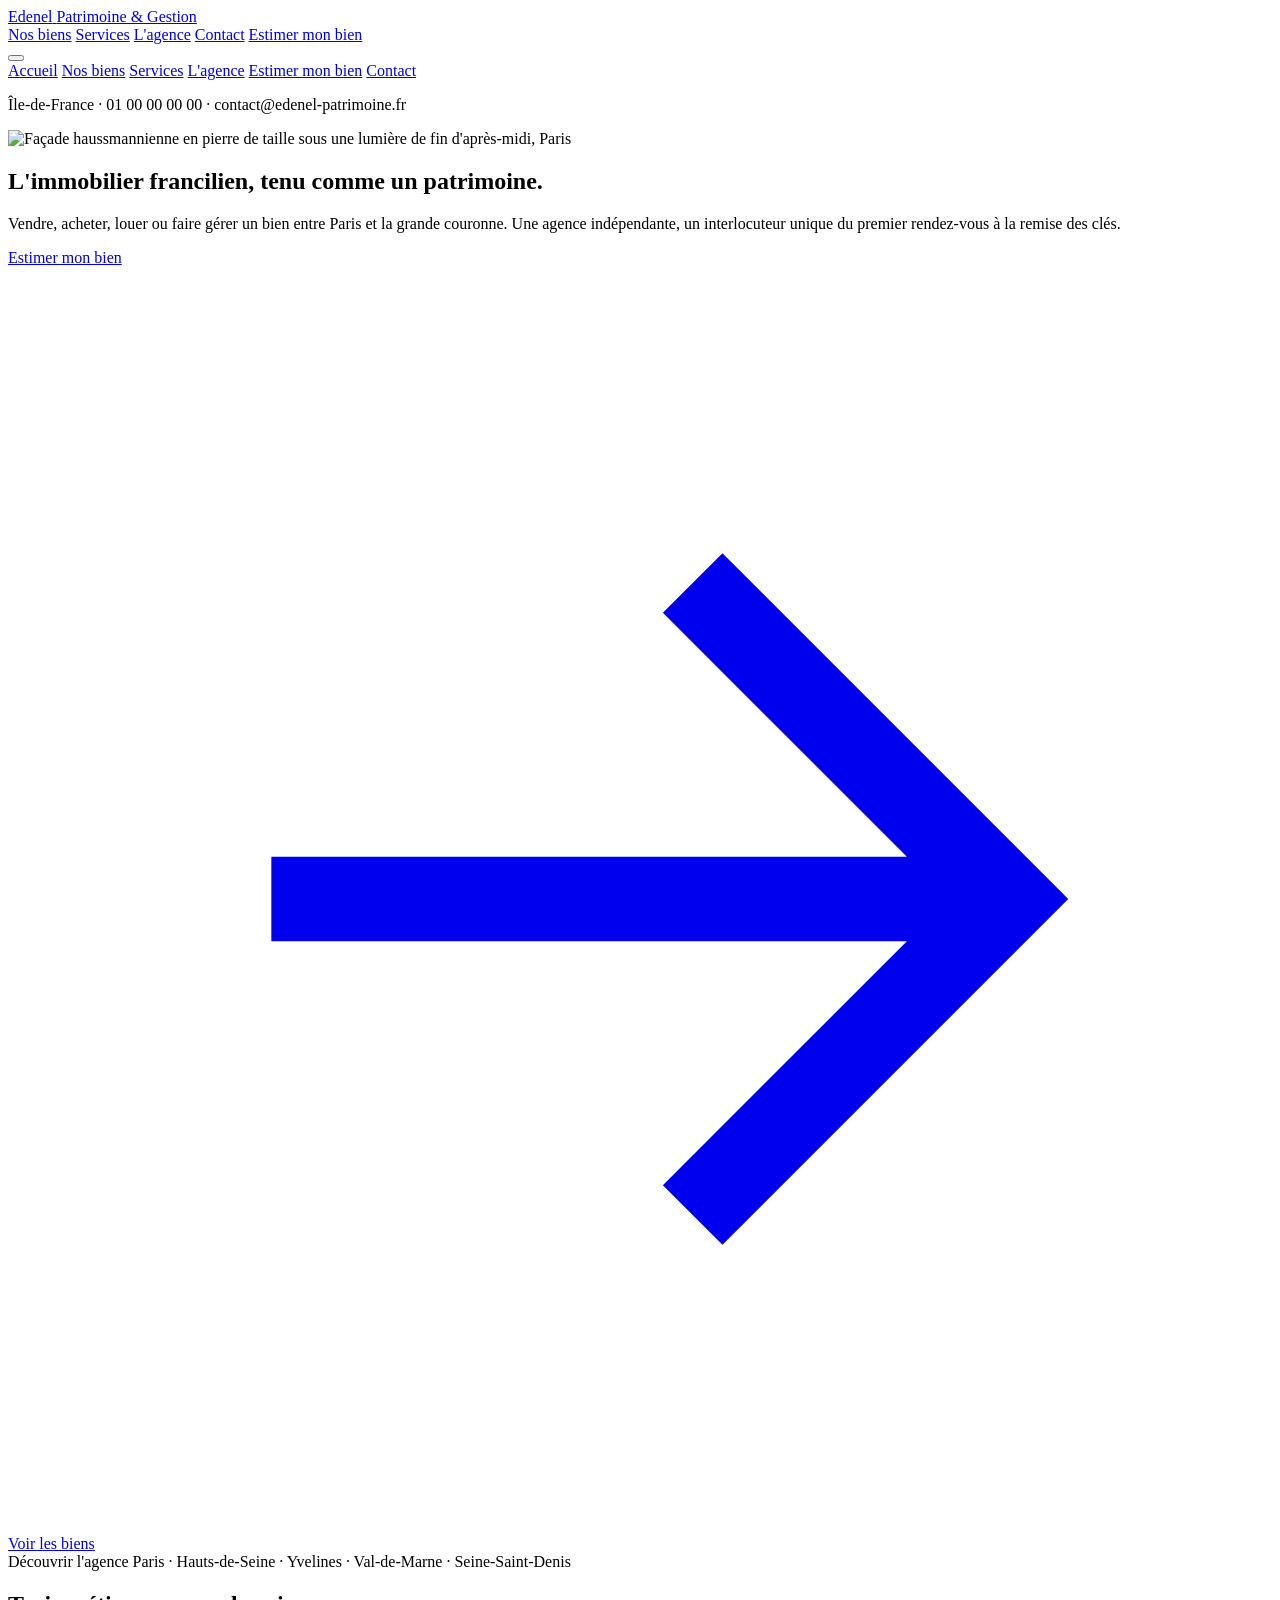
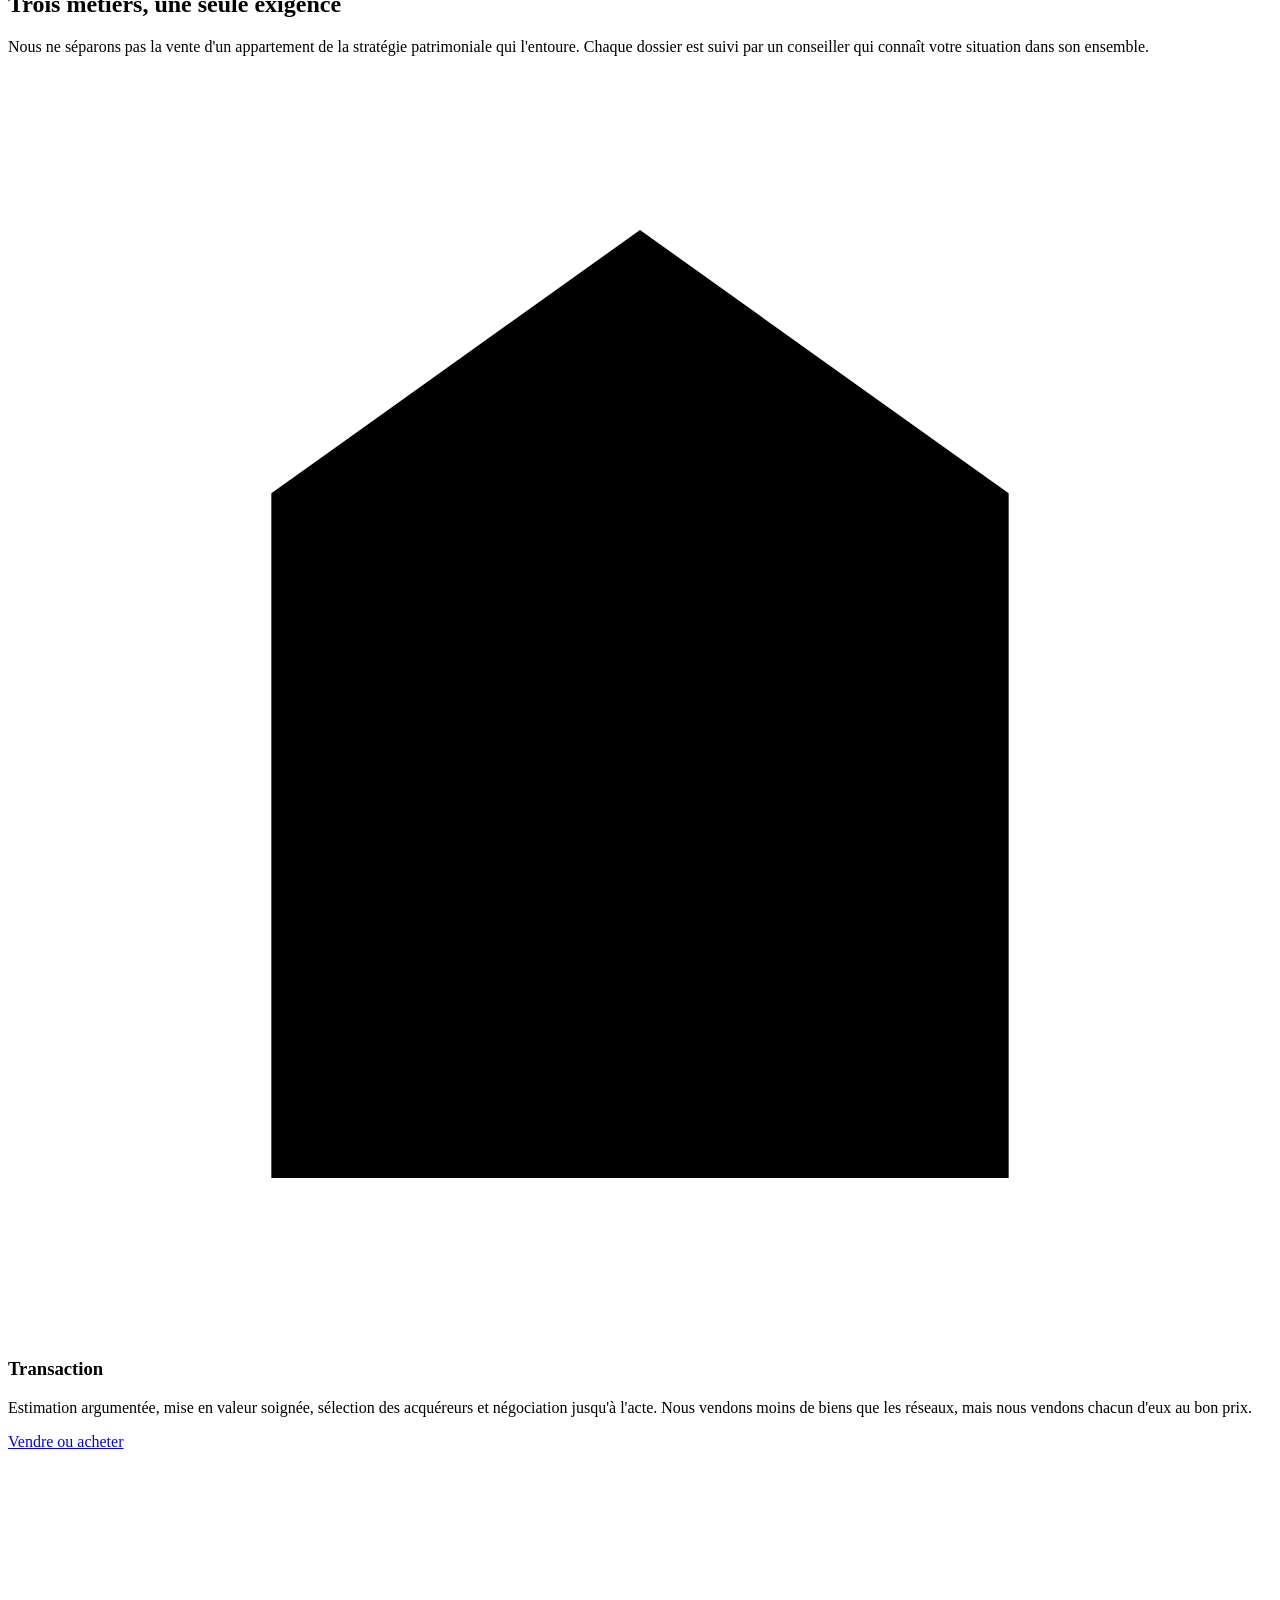
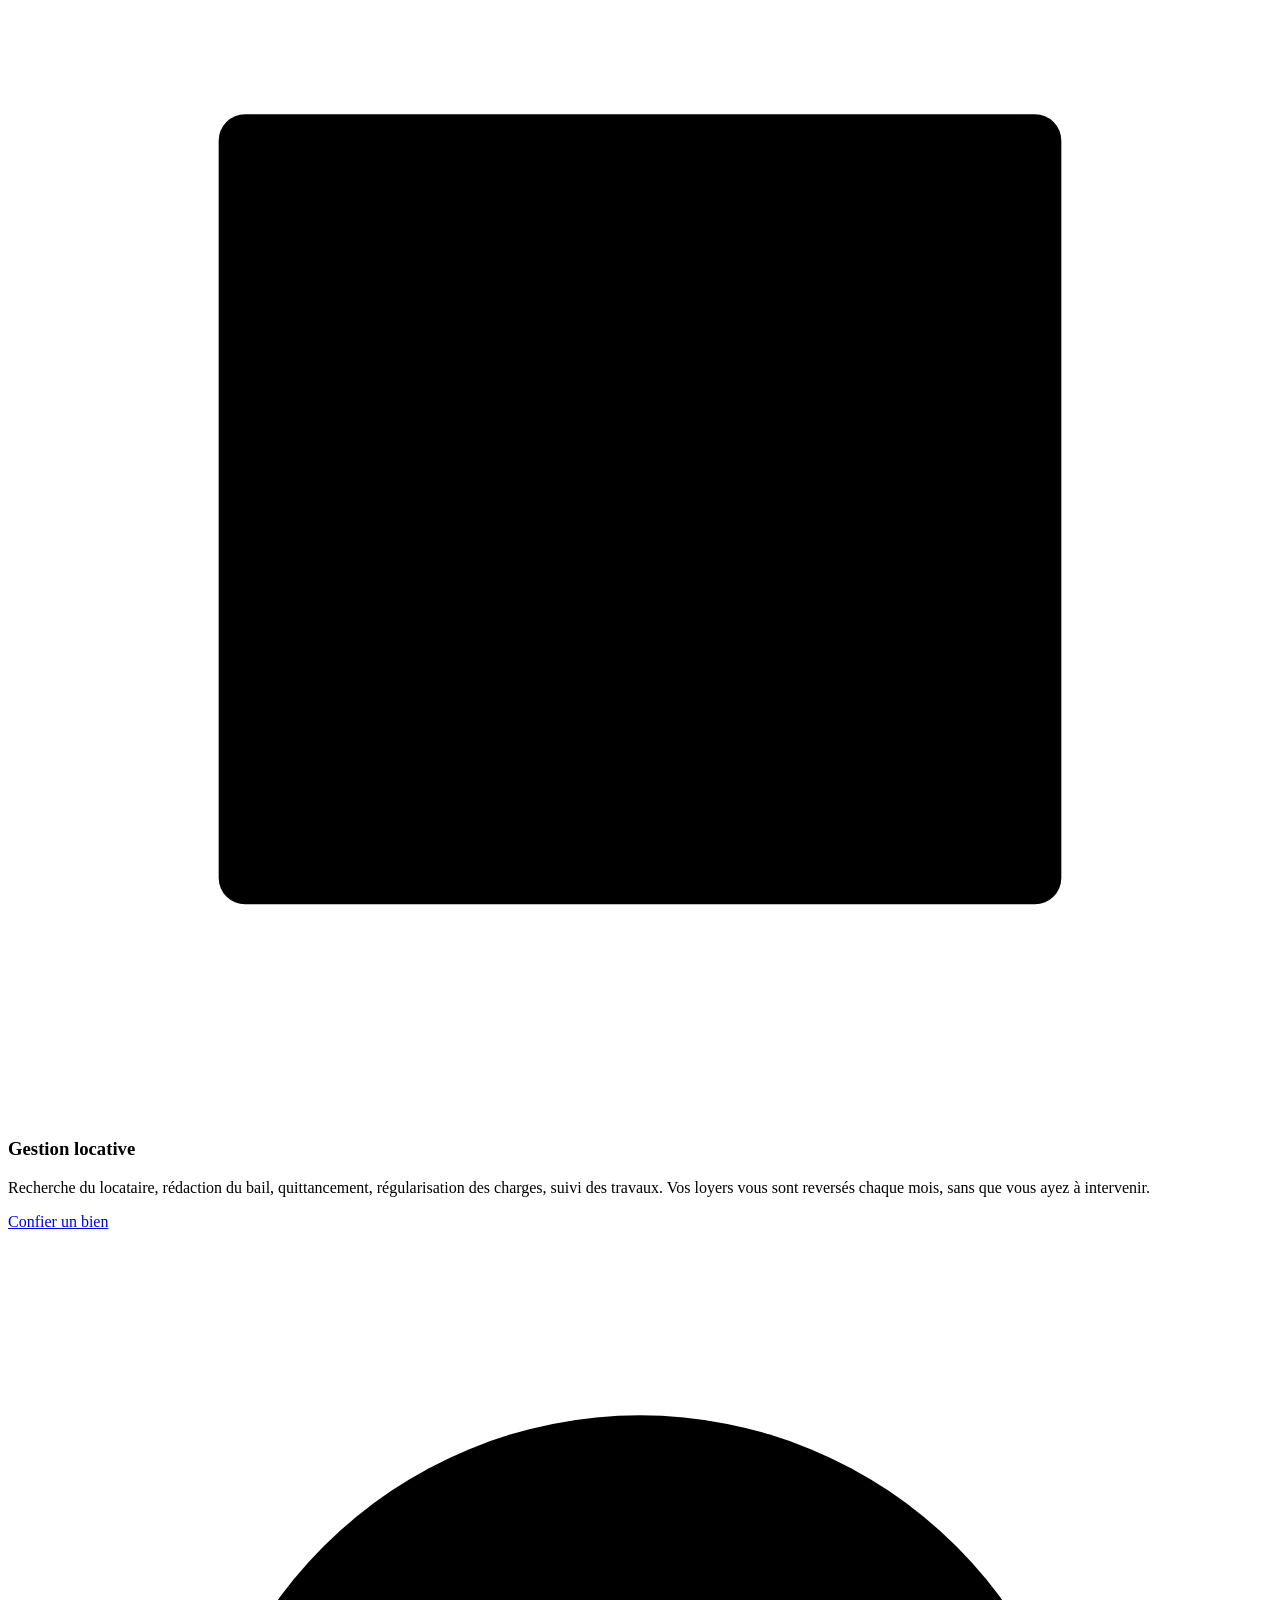
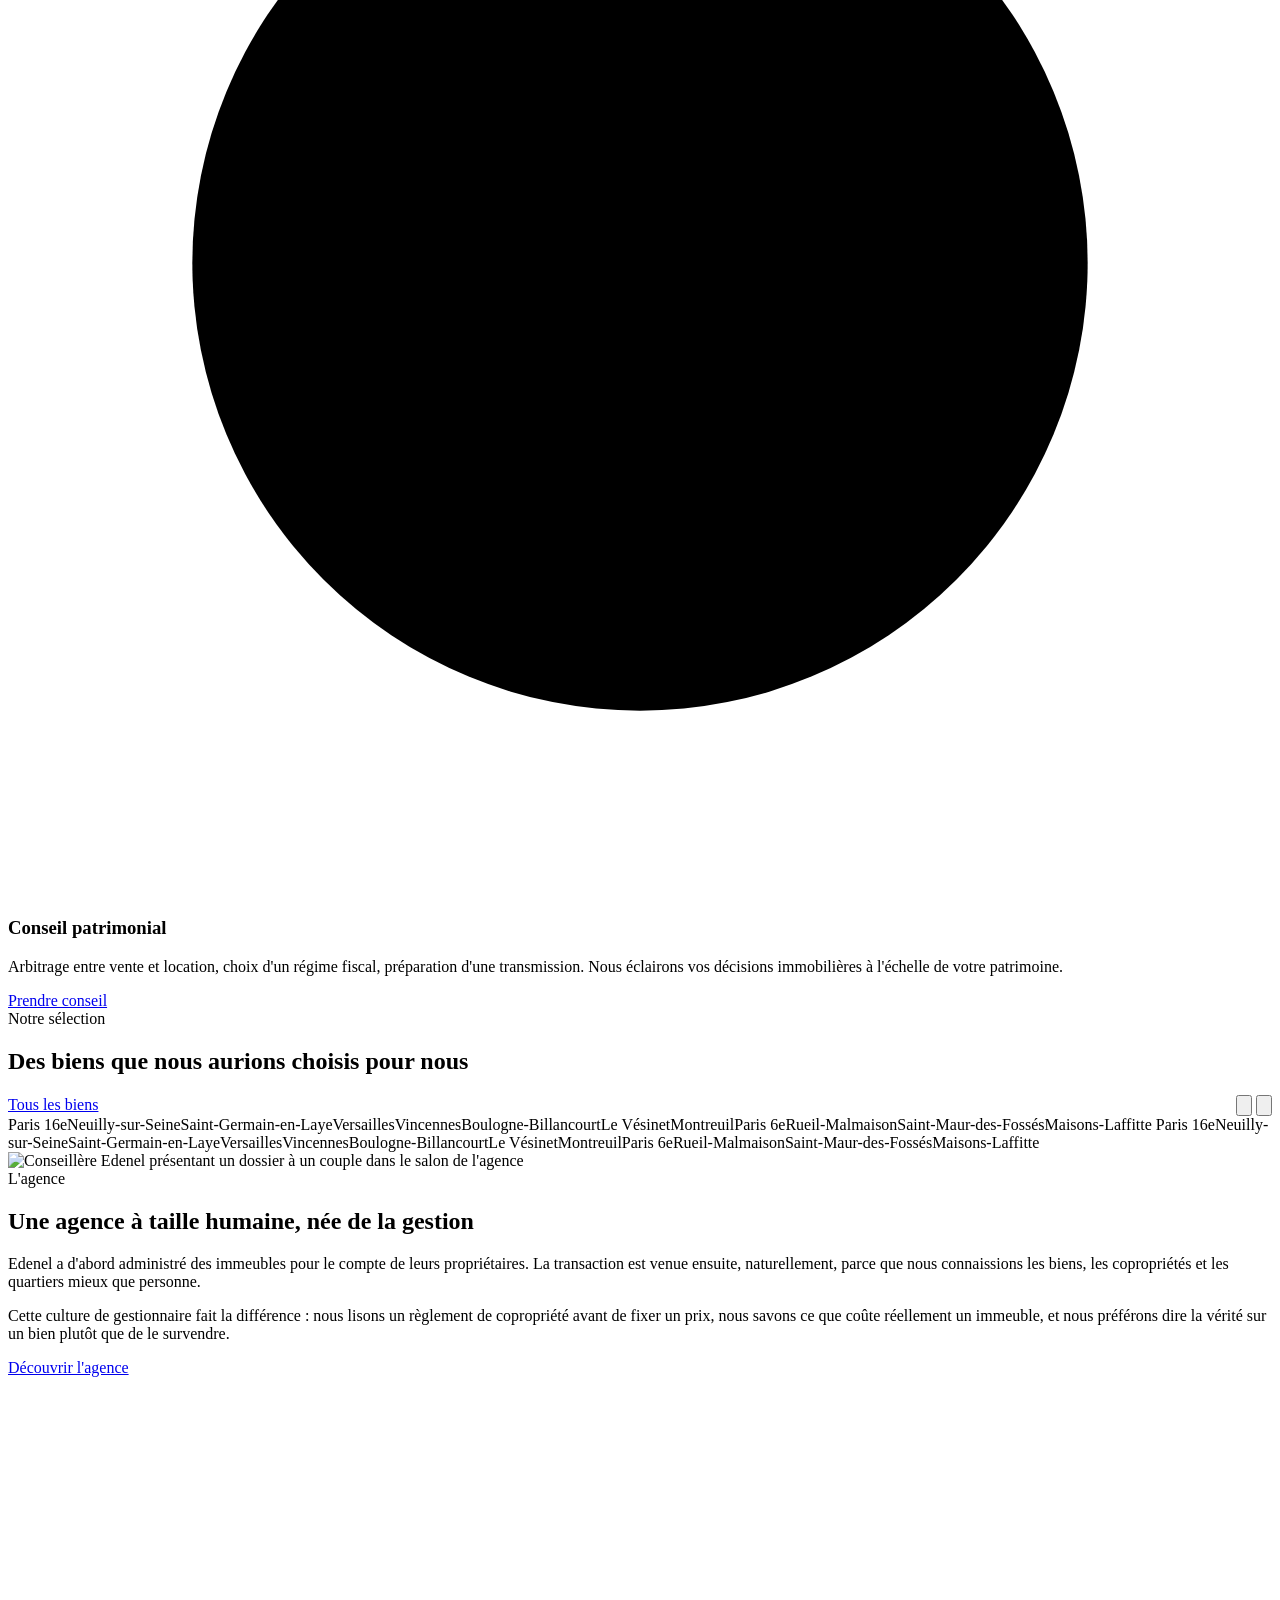
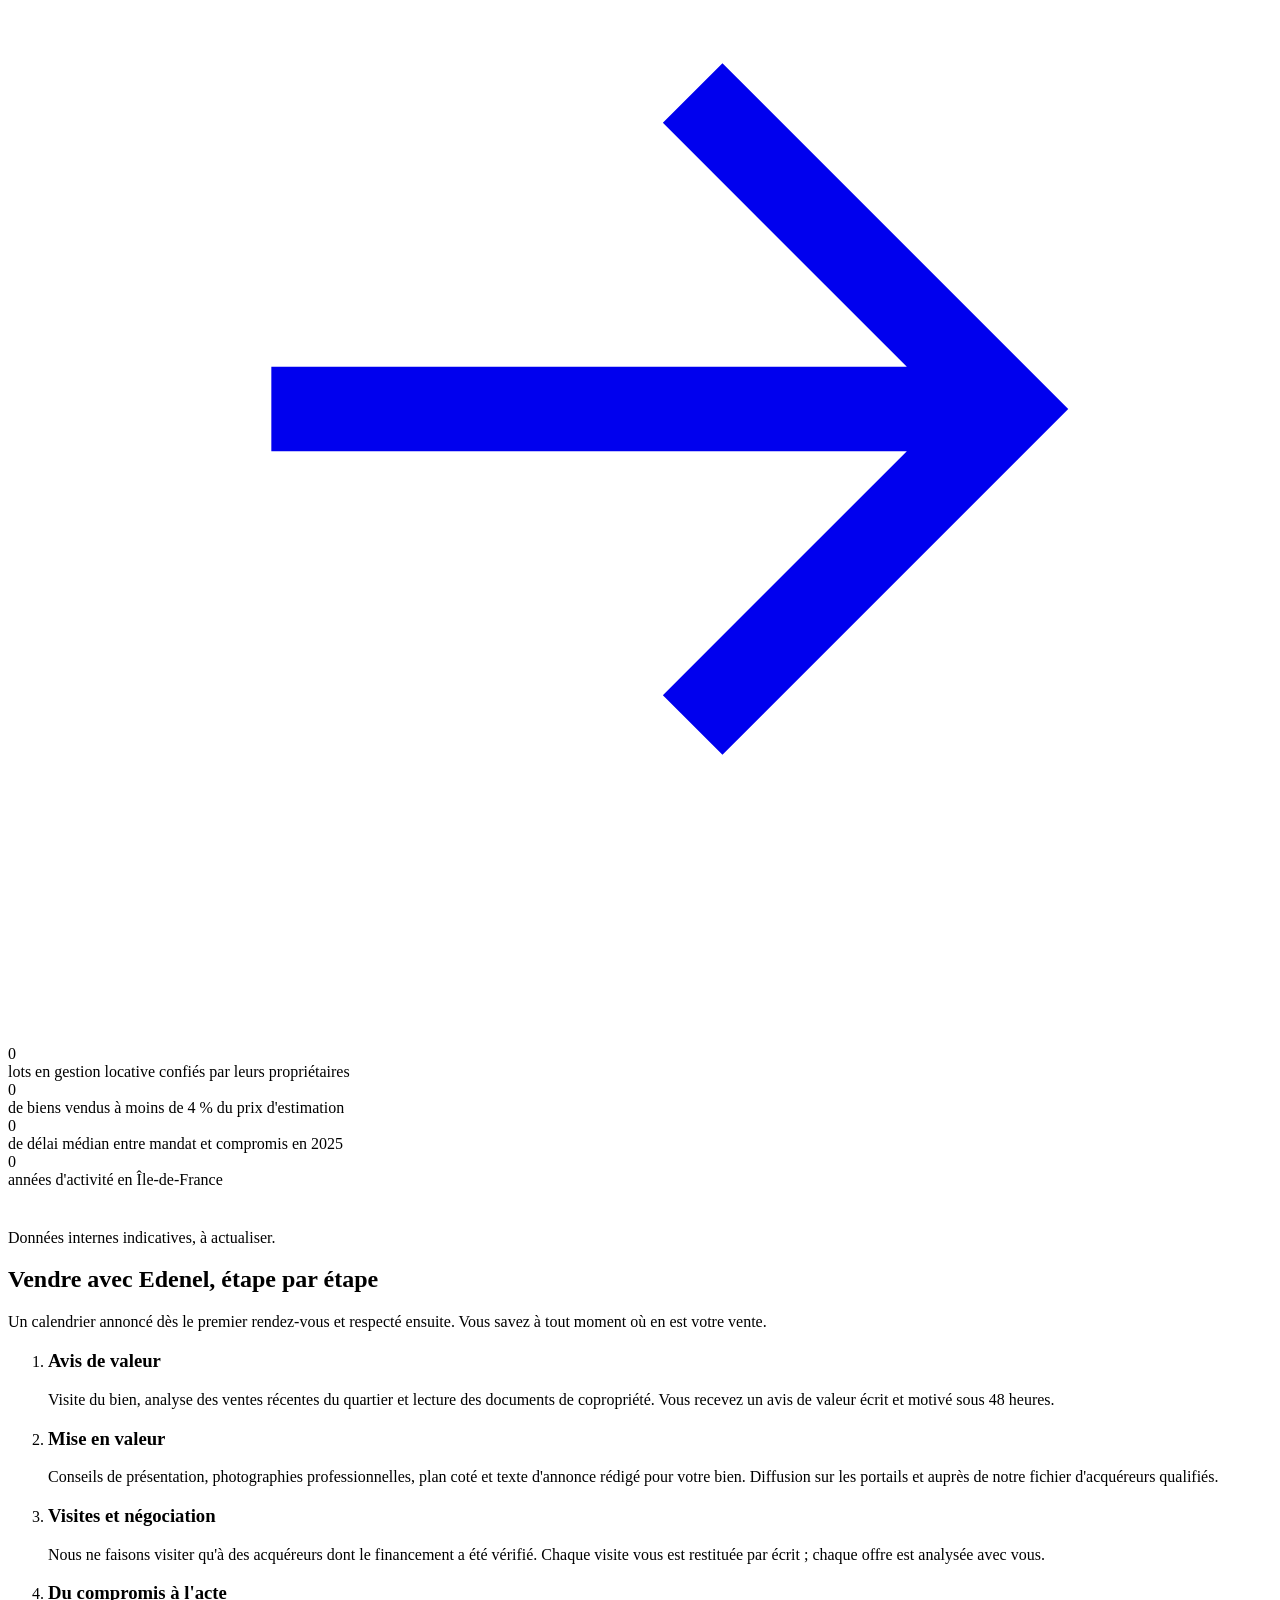
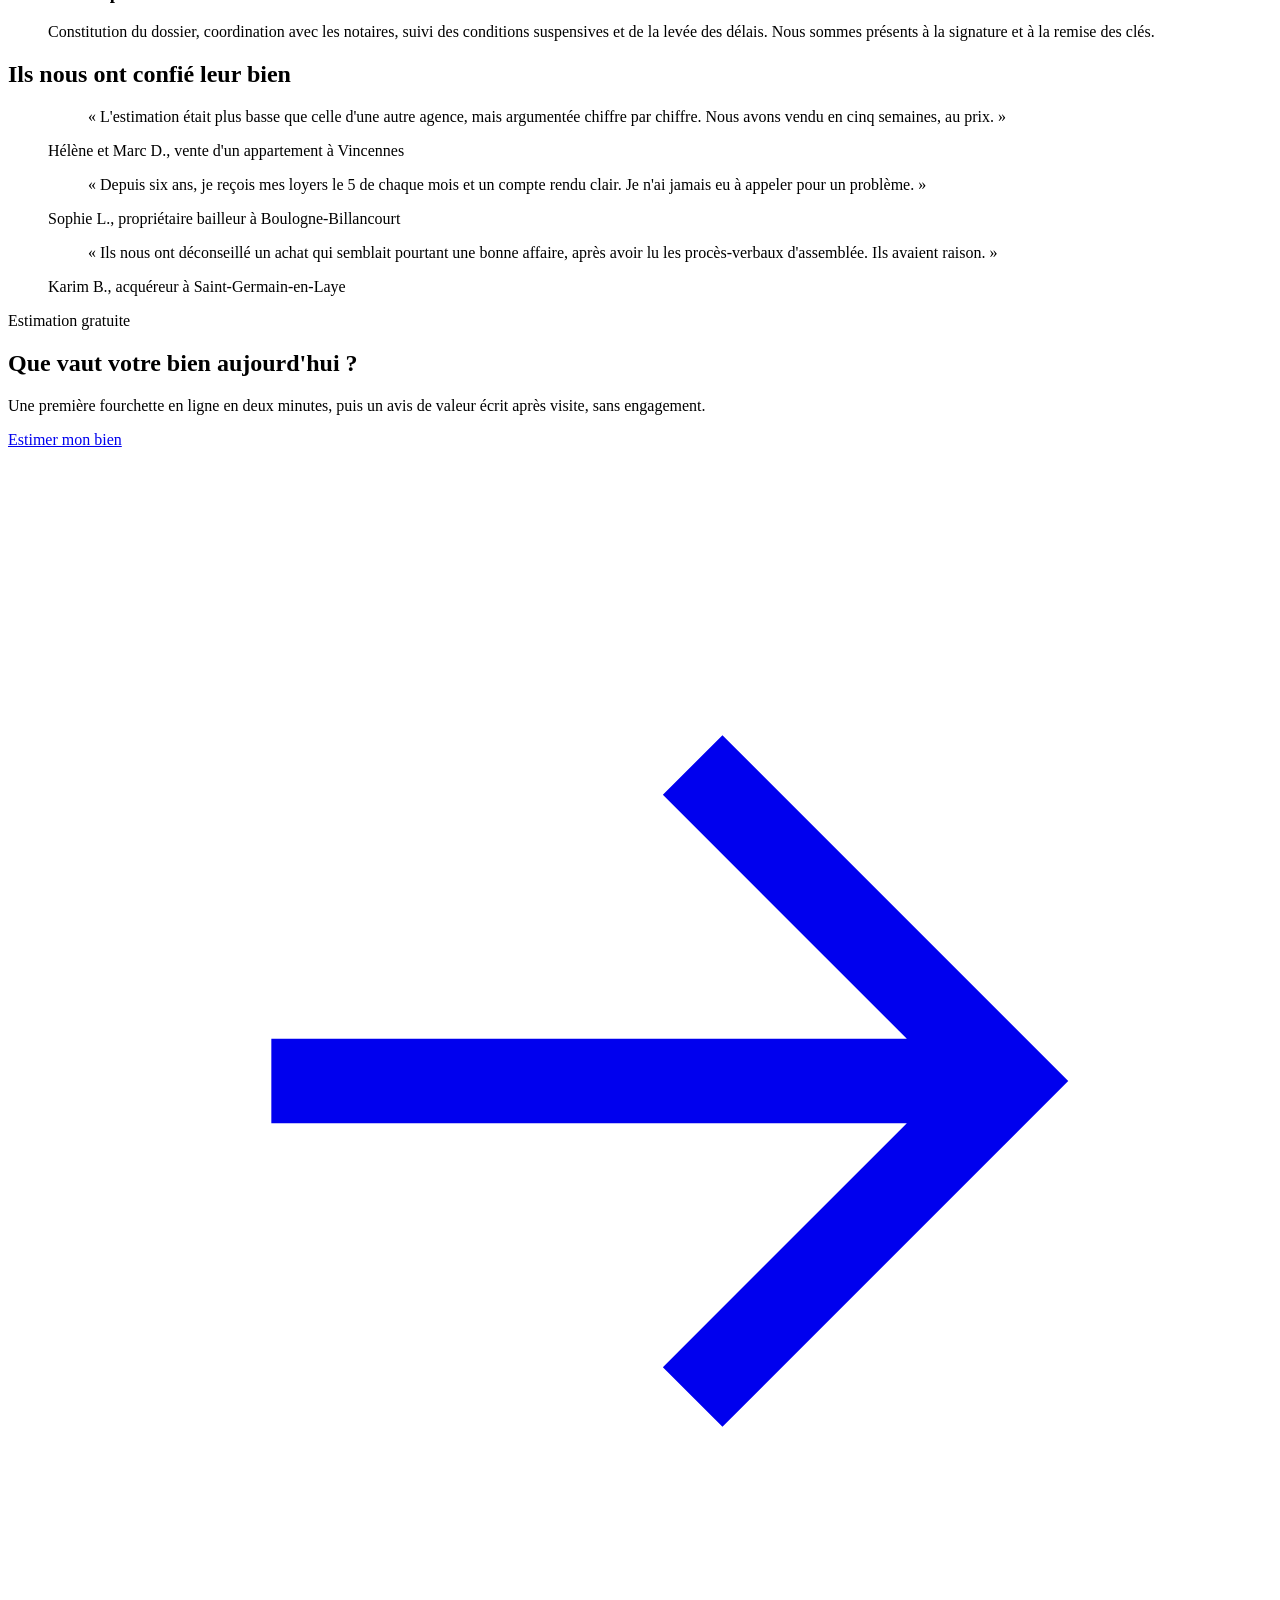
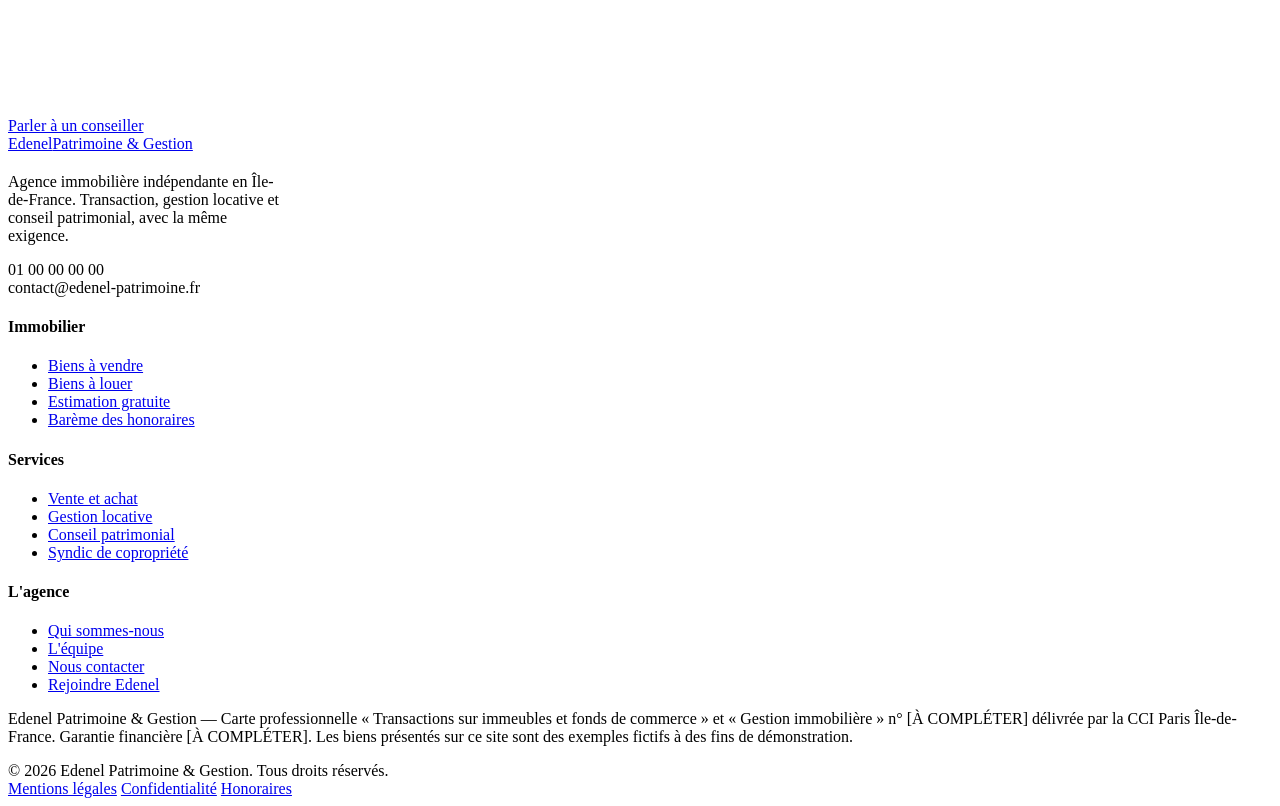
==== index.html @ 7db0c170 "Add files via upload" ====
<!DOCTYPE html>
<html lang="fr">
<head>
<meta charset="utf-8">
<meta name="viewport" content="width=device-width, initial-scale=1">
<title>Agence immobilière en Île-de-France | Edenel Patrimoine &amp; Gestion</title>
<meta name="description" content="Edenel Patrimoine & Gestion, agence immobilière indépendante en Île-de-France : vente, achat, gestion locative et conseil patrimonial. Estimation gratuite.">
<meta property="og:title" content="Agence immobilière en Île-de-France | Edenel Patrimoine &amp; Gestion">
<meta property="og:description" content="Edenel Patrimoine & Gestion, agence immobilière indépendante en Île-de-France : vente, achat, gestion locative et conseil patrimonial. Estimation gratuite.">
<meta property="og:type" content="website">
<meta property="og:image" content="assets/img/pages/og-image.jpg">
<link rel="icon" href="assets/favicon.svg" type="image/svg+xml">
<link rel="preconnect" href="https://fonts.googleapis.com">
<link rel="preconnect" href="https://fonts.gstatic.com" crossorigin>
<link href="https://fonts.googleapis.com/css2?family=Manrope:wght@400;500;600;700&family=Marcellus&display=swap" rel="stylesheet">
<link rel="stylesheet" href="css/style.css">
</head>
<body>
<a class="skip" href="#main" style="position:absolute;left:-999px;top:0;background:#fff;padding:.5rem">Aller au contenu</a>
<header class="header">
  <div class="wrap">
    <a class="brand" href="index.html" aria-label="Edenel Patrimoine &amp; Gestion — accueil">
      <span class="brand__name">Edenel</span>
      <span class="brand__sub">Patrimoine &amp; Gestion</span>
    </a>
    <nav class="nav" aria-label="Navigation principale">
      <a href="biens.html">Nos biens</a>
      <a href="services.html">Services</a>
      <a href="a-propos.html">L'agence</a>
      <a href="contact.html">Contact</a>
      <a class="btn" href="estimation.html">Estimer mon bien</a>
    </nav>
    <button class="burger" aria-expanded="false" aria-controls="mobile-nav" aria-label="Ouvrir le menu"><span></span><span></span><span></span></button>
  </div>
</header>
<div class="mobile-nav" id="mobile-nav">
  <a href="index.html">Accueil</a>
  <a href="biens.html">Nos biens</a>
  <a href="services.html">Services</a>
  <a href="a-propos.html">L'agence</a>
  <a href="estimation.html">Estimer mon bien</a>
  <a href="contact.html">Contact</a>
  <p class="mobile-nav__foot">Île-de-France · 01 00 00 00 00 · contact@edenel-patrimoine.fr</p>
</div>
<main id="main">

<section class="hero">
  <div class="hero__media">
    <img src="assets/img/pages/home-hero.jpg" alt="Façade haussmannienne en pierre de taille sous une lumière de fin d'après-midi, Paris">
  </div>
  <div class="wrap hero__inner">
    <h1>
      <span class="rise"><span>L'immobilier</span></span>
      <span class="rise"><span>francilien, tenu</span></span>
      <span class="rise"><span>comme un patrimoine.</span></span>
    </h1>
    <p class="lead fade">Vendre, acheter, louer ou faire gérer un bien entre Paris et la grande couronne. Une agence indépendante, un interlocuteur unique du premier rendez-vous à la remise des clés.</p>
    <div class="hero__actions fade fade--late">
      <a class="btn btn--laiton" href="estimation.html">Estimer mon bien <svg viewBox="0 0 24 24" fill="none" stroke="currentColor" stroke-width="1.6"><path d="M5 12h14M13 6l6 6-6 6"/></svg></a>
      <a class="btn btn--light" href="biens.html">Voir les biens</a>
    </div>
    <div class="hero__foot fade fade--late">
      <span class="hero__scroll"><i></i> Découvrir l'agence</span>
      <span>Paris · Hauts-de-Seine · Yvelines · Val-de-Marne · Seine-Saint-Denis</span>
    </div>
  </div>
</section>

<section class="section">
  <div class="wrap">
    <div class="section-head">
      <h2 class="reveal">Trois métiers, une seule exigence</h2>
      <p class="lead">Nous ne séparons pas la vente d'un appartement de la stratégie patrimoniale qui l'entoure. Chaque dossier est suivi par un conseiller qui connaît votre situation dans son ensemble.</p>
    </div>
    <div class="metiers">
      <article class="metier">
        <div class="metier__icon"><svg viewBox="0 0 48 48"><path d="M6 42h36M10 42V16l14-10 14 10v26M18 42V28h12v14"/></svg></div>
        <h3>Transaction</h3>
        <p>Estimation argumentée, mise en valeur soignée, sélection des acquéreurs et négociation jusqu'à l'acte. Nous vendons moins de biens que les réseaux, mais nous vendons chacun d'eux au bon prix.</p>
        <a class="link" href="services.html#transaction">Vendre ou acheter</a>
      </article>
      <article class="metier">
        <div class="metier__icon"><svg viewBox="0 0 48 48"><rect x="8" y="10" width="32" height="30" rx="1"/><path d="M8 20h32M16 6v8M32 6v8M16 28h6M16 34h10"/></svg></div>
        <h3>Gestion locative</h3>
        <p>Recherche du locataire, rédaction du bail, quittancement, régularisation des charges, suivi des travaux. Vos loyers vous sont reversés chaque mois, sans que vous ayez à intervenir.</p>
        <a class="link" href="services.html#gestion">Confier un bien</a>
      </article>
      <article class="metier">
        <div class="metier__icon"><svg viewBox="0 0 48 48"><circle cx="24" cy="24" r="17"/><path d="M24 12v12l8 5M14 41l-4 3M34 41l4 3"/></svg></div>
        <h3>Conseil patrimonial</h3>
        <p>Arbitrage entre vente et location, choix d'un régime fiscal, préparation d'une transmission. Nous éclairons vos décisions immobilières à l'échelle de votre patrimoine.</p>
        <a class="link" href="services.html#patrimoine">Prendre conseil</a>
      </article>
    </div>
  </div>
</section>

<section class="section section--blanc">
  <div class="wrap">
    <div class="section-head">
      <div>
        <span class="kicker">Notre sélection</span>
        <h2 class="reveal">Des biens que nous aurions choisis pour nous</h2>
      </div>
      <div style="display:flex;justify-content:space-between;align-items:center;gap:1rem;flex-wrap:wrap">
        <a class="link" href="biens.html">Tous les biens</a>
        <div class="strip-nav">
          <button data-strip-prev aria-label="Bien précédent"><svg viewBox="0 0 24 24" fill="none" stroke="currentColor" stroke-width="1.6"><path d="M19 12H5M11 6l-6 6 6 6"/></svg></button>
          <button data-strip-next aria-label="Bien suivant"><svg viewBox="0 0 24 24" fill="none" stroke="currentColor" stroke-width="1.6"><path d="M5 12h14M13 6l6 6-6 6"/></svg></button>
        </div>
      </div>
    </div>
    <div class="strip" data-strip></div>
  </div>
</section>

<div class="ticker" aria-hidden="true">
  <div class="ticker__track">
    <span>Paris 16e</span><span>Neuilly-sur-Seine</span><span>Saint-Germain-en-Laye</span><span>Versailles</span><span>Vincennes</span><span>Boulogne-Billancourt</span><span>Le Vésinet</span><span>Montreuil</span><span>Paris 6e</span><span>Rueil-Malmaison</span><span>Saint-Maur-des-Fossés</span><span>Maisons-Laffitte</span>
    <span>Paris 16e</span><span>Neuilly-sur-Seine</span><span>Saint-Germain-en-Laye</span><span>Versailles</span><span>Vincennes</span><span>Boulogne-Billancourt</span><span>Le Vésinet</span><span>Montreuil</span><span>Paris 6e</span><span>Rueil-Malmaison</span><span>Saint-Maur-des-Fossés</span><span>Maisons-Laffitte</span>
  </div>
</div>

<section class="section">
  <div class="wrap split">
    <div class="split__media reveal-img">
      <div class="ph " data-label="Accueil — L'agence"><img src="assets/img/pages/home-agence.jpg" alt="Conseillère Edenel présentant un dossier à un couple dans le salon de l'agence" loading="lazy"></div>
    </div>
    <div>
      <span class="kicker">L'agence</span>
      <h2>Une agence à taille humaine, née de la gestion</h2>
      <p class="lead">Edenel a d'abord administré des immeubles pour le compte de leurs propriétaires. La transaction est venue ensuite, naturellement, parce que nous connaissions les biens, les copropriétés et les quartiers mieux que personne.</p>
      <p>Cette culture de gestionnaire fait la différence : nous lisons un règlement de copropriété avant de fixer un prix, nous savons ce que coûte réellement un immeuble, et nous préférons dire la vérité sur un bien plutôt que de le survendre.</p>
      <a class="btn" href="a-propos.html">Découvrir l'agence <svg viewBox="0 0 24 24" fill="none" stroke="currentColor" stroke-width="1.6"><path d="M5 12h14M13 6l6 6-6 6"/></svg></a>
    </div>
  </div>
</section>

<section class="section section--jardin">
  <div class="wrap">
    <div class="stats">
      <div class="stat"><div class="stat__num" data-count="240" data-suffix="">0</div><div class="stat__label">lots en gestion locative confiés par leurs propriétaires</div></div>
      <div class="stat"><div class="stat__num" data-count="98" data-suffix=" %">0</div><div class="stat__label">de biens vendus à moins de 4 % du prix d'estimation</div></div>
      <div class="stat"><div class="stat__num" data-count="47" data-suffix=" j">0</div><div class="stat__label">de délai médian entre mandat et compromis en 2025</div></div>
      <div class="stat"><div class="stat__num" data-count="12" data-suffix="">0</div><div class="stat__label">années d'activité en Île-de-France</div></div>
    </div>
    <p class="small muted" style="margin-top:2.5rem">Données internes indicatives, à actualiser.</p>
  </div>
</section>

<section class="section">
  <div class="wrap">
    <div class="section-head">
      <h2 class="reveal">Vendre avec Edenel, étape par étape</h2>
      <p class="lead">Un calendrier annoncé dès le premier rendez-vous et respecté ensuite. Vous savez à tout moment où en est votre vente.</p>
    </div>
    <ol class="steps">
      <li class="step"><h3>Avis de valeur</h3><p>Visite du bien, analyse des ventes récentes du quartier et lecture des documents de copropriété. Vous recevez un avis de valeur écrit et motivé sous 48 heures.</p></li>
      <li class="step"><h3>Mise en valeur</h3><p>Conseils de présentation, photographies professionnelles, plan coté et texte d'annonce rédigé pour votre bien. Diffusion sur les portails et auprès de notre fichier d'acquéreurs qualifiés.</p></li>
      <li class="step"><h3>Visites et négociation</h3><p>Nous ne faisons visiter qu'à des acquéreurs dont le financement a été vérifié. Chaque visite vous est restituée par écrit ; chaque offre est analysée avec vous.</p></li>
      <li class="step"><h3>Du compromis à l'acte</h3><p>Constitution du dossier, coordination avec les notaires, suivi des conditions suspensives et de la levée des délais. Nous sommes présents à la signature et à la remise des clés.</p></li>
    </ol>
  </div>
</section>

<section class="section section--blanc">
  <div class="wrap">
    <div class="section-head"><h2 class="reveal">Ils nous ont confié leur bien</h2></div>
    <div class="quotes">
      <figure class="quote">
        <blockquote>« L'estimation était plus basse que celle d'une autre agence, mais argumentée chiffre par chiffre. Nous avons vendu en cinq semaines, au prix. »</blockquote>
        <figcaption>Hélène et Marc D., vente d'un appartement à Vincennes</figcaption>
      </figure>
      <figure class="quote">
        <blockquote>« Depuis six ans, je reçois mes loyers le 5 de chaque mois et un compte rendu clair. Je n'ai jamais eu à appeler pour un problème. »</blockquote>
        <figcaption>Sophie L., propriétaire bailleur à Boulogne-Billancourt</figcaption>
      </figure>
      <figure class="quote">
        <blockquote>« Ils nous ont déconseillé un achat qui semblait pourtant une bonne affaire, après avoir lu les procès-verbaux d'assemblée. Ils avaient raison. »</blockquote>
        <figcaption>Karim B., acquéreur à Saint-Germain-en-Laye</figcaption>
      </figure>
    </div>
  </div>
</section>

<section class="section section--dark cta">
  <div class="wrap">
    <span class="kicker">Estimation gratuite</span>
    <h2 class="reveal">Que vaut votre bien aujourd'hui&nbsp;?</h2>
    <p class="lead">Une première fourchette en ligne en deux minutes, puis un avis de valeur écrit après visite, sans engagement.</p>
    <div class="cta__row">
      <a class="btn btn--laiton" href="estimation.html">Estimer mon bien <svg viewBox="0 0 24 24" fill="none" stroke="currentColor" stroke-width="1.6"><path d="M5 12h14M13 6l6 6-6 6"/></svg></a>
      <a class="btn btn--light" href="contact.html">Parler à un conseiller</a>
    </div>
  </div>
</section>

</main>
<footer class="footer">
  <div class="wrap">
    <div class="footer__grid">
      <div>
        <a class="brand" href="index.html"><span class="brand__name">Edenel</span><span class="brand__sub">Patrimoine &amp; Gestion</span></a>
        <p style="margin-top:1.25rem;max-width:34ch">Agence immobilière indépendante en Île-de-France. Transaction, gestion locative et conseil patrimonial, avec la même exigence.</p>
        <p class="small">01 00 00 00 00<br>contact@edenel-patrimoine.fr</p>
      </div>
      <div>
        <h4>Immobilier</h4>
        <ul>
          <li><a href="biens.html?statut=vente">Biens à vendre</a></li>
          <li><a href="biens.html?statut=location">Biens à louer</a></li>
          <li><a href="estimation.html">Estimation gratuite</a></li>
          <li><a href="honoraires.html">Barème des honoraires</a></li>
        </ul>
      </div>
      <div>
        <h4>Services</h4>
        <ul>
          <li><a href="services.html#transaction">Vente et achat</a></li>
          <li><a href="services.html#gestion">Gestion locative</a></li>
          <li><a href="services.html#patrimoine">Conseil patrimonial</a></li>
          <li><a href="services.html#syndic">Syndic de copropriété</a></li>
        </ul>
      </div>
      <div>
        <h4>L'agence</h4>
        <ul>
          <li><a href="a-propos.html">Qui sommes-nous</a></li>
          <li><a href="a-propos.html#equipe">L'équipe</a></li>
          <li><a href="contact.html">Nous contacter</a></li>
          <li><a href="contact.html#recrutement">Rejoindre Edenel</a></li>
        </ul>
      </div>
    </div>
    <p class="footer__legal">Edenel Patrimoine &amp; Gestion — Carte professionnelle « Transactions sur immeubles et fonds de commerce » et « Gestion immobilière » n° [À COMPLÉTER] délivrée par la CCI Paris Île-de-France. Garantie financière [À COMPLÉTER]. Les biens présentés sur ce site sont des exemples fictifs à des fins de démonstration.</p>
    <div class="footer__bottom">
      <div>© <span data-year>2026</span> Edenel Patrimoine &amp; Gestion. Tous droits réservés.</div>
      <div>
        <a href="mentions-legales.html">Mentions légales</a>
        <a href="confidentialite.html">Confidentialité</a>
        <a href="honoraires.html">Honoraires</a>
      </div>
    </div>
  </div>
</footer>
<script src="js/data.js"></script>
<script src="js/main.js"></script>
</body>
</html>
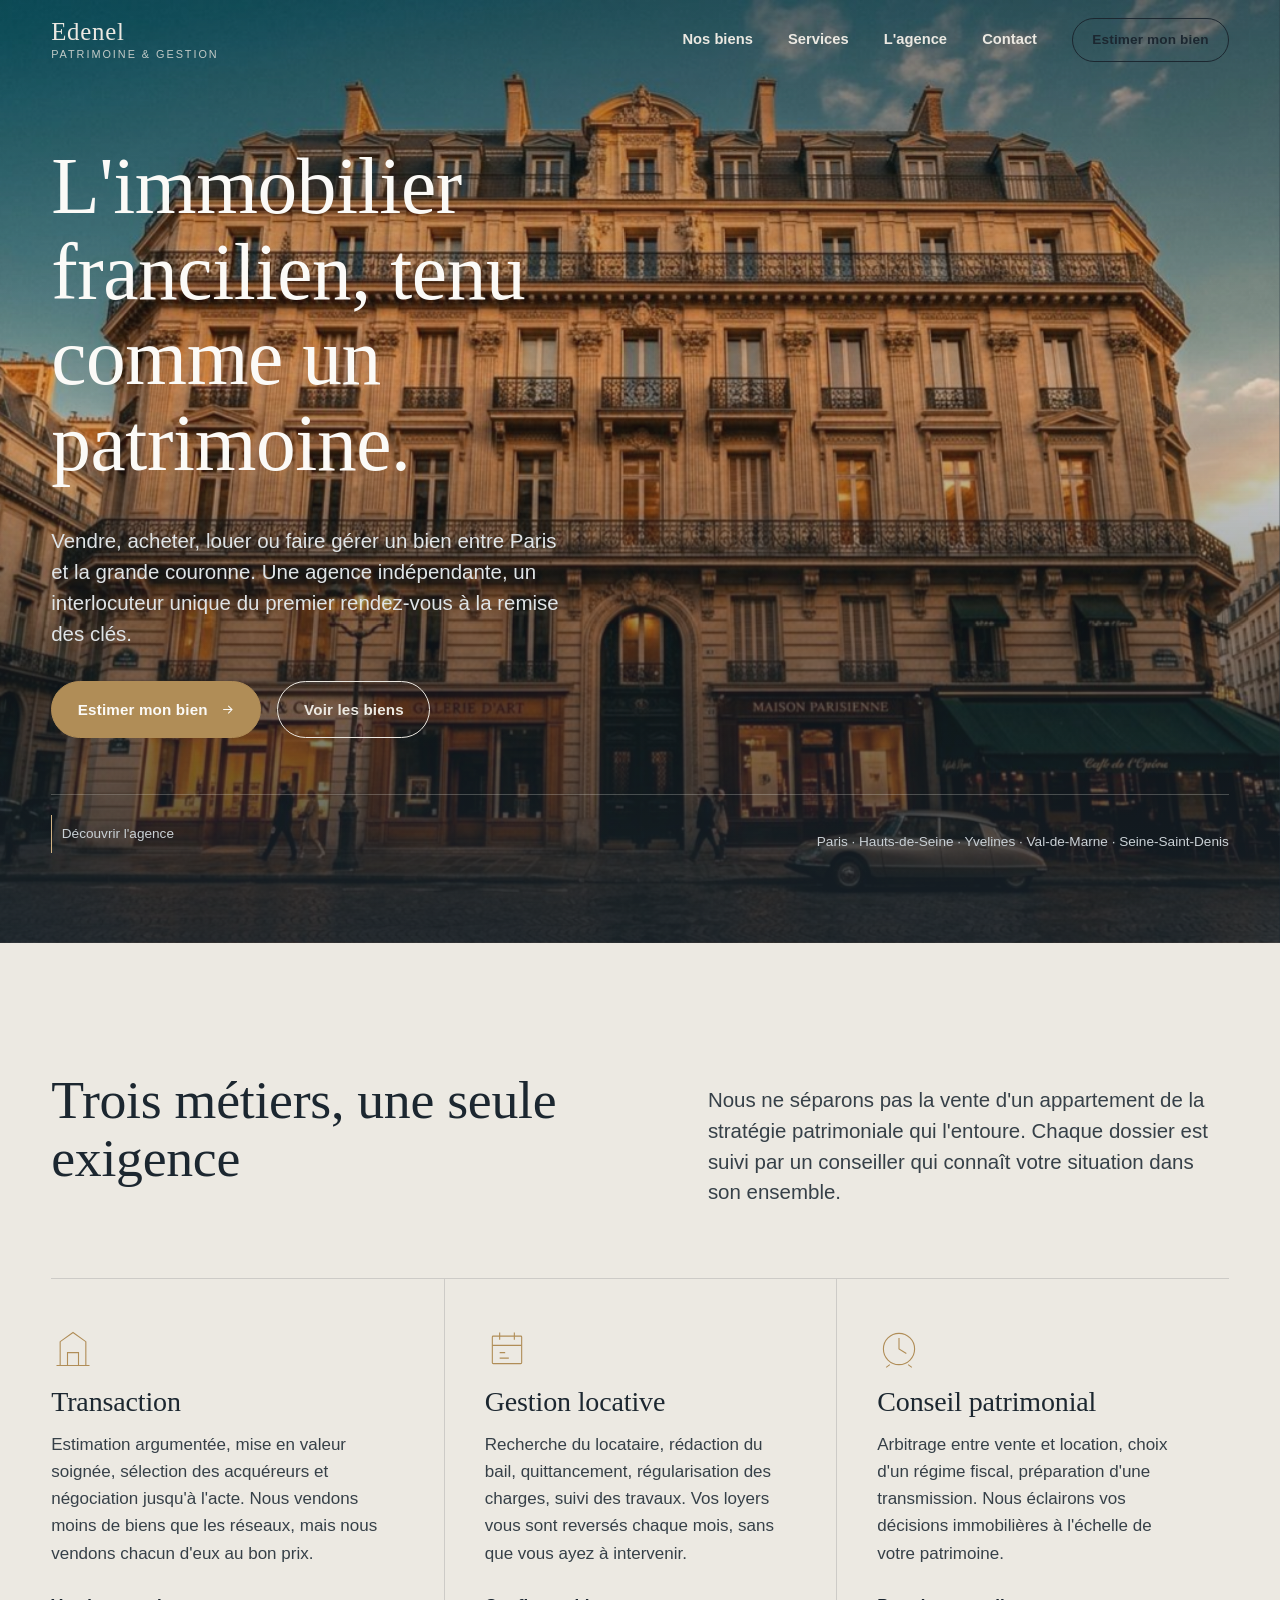
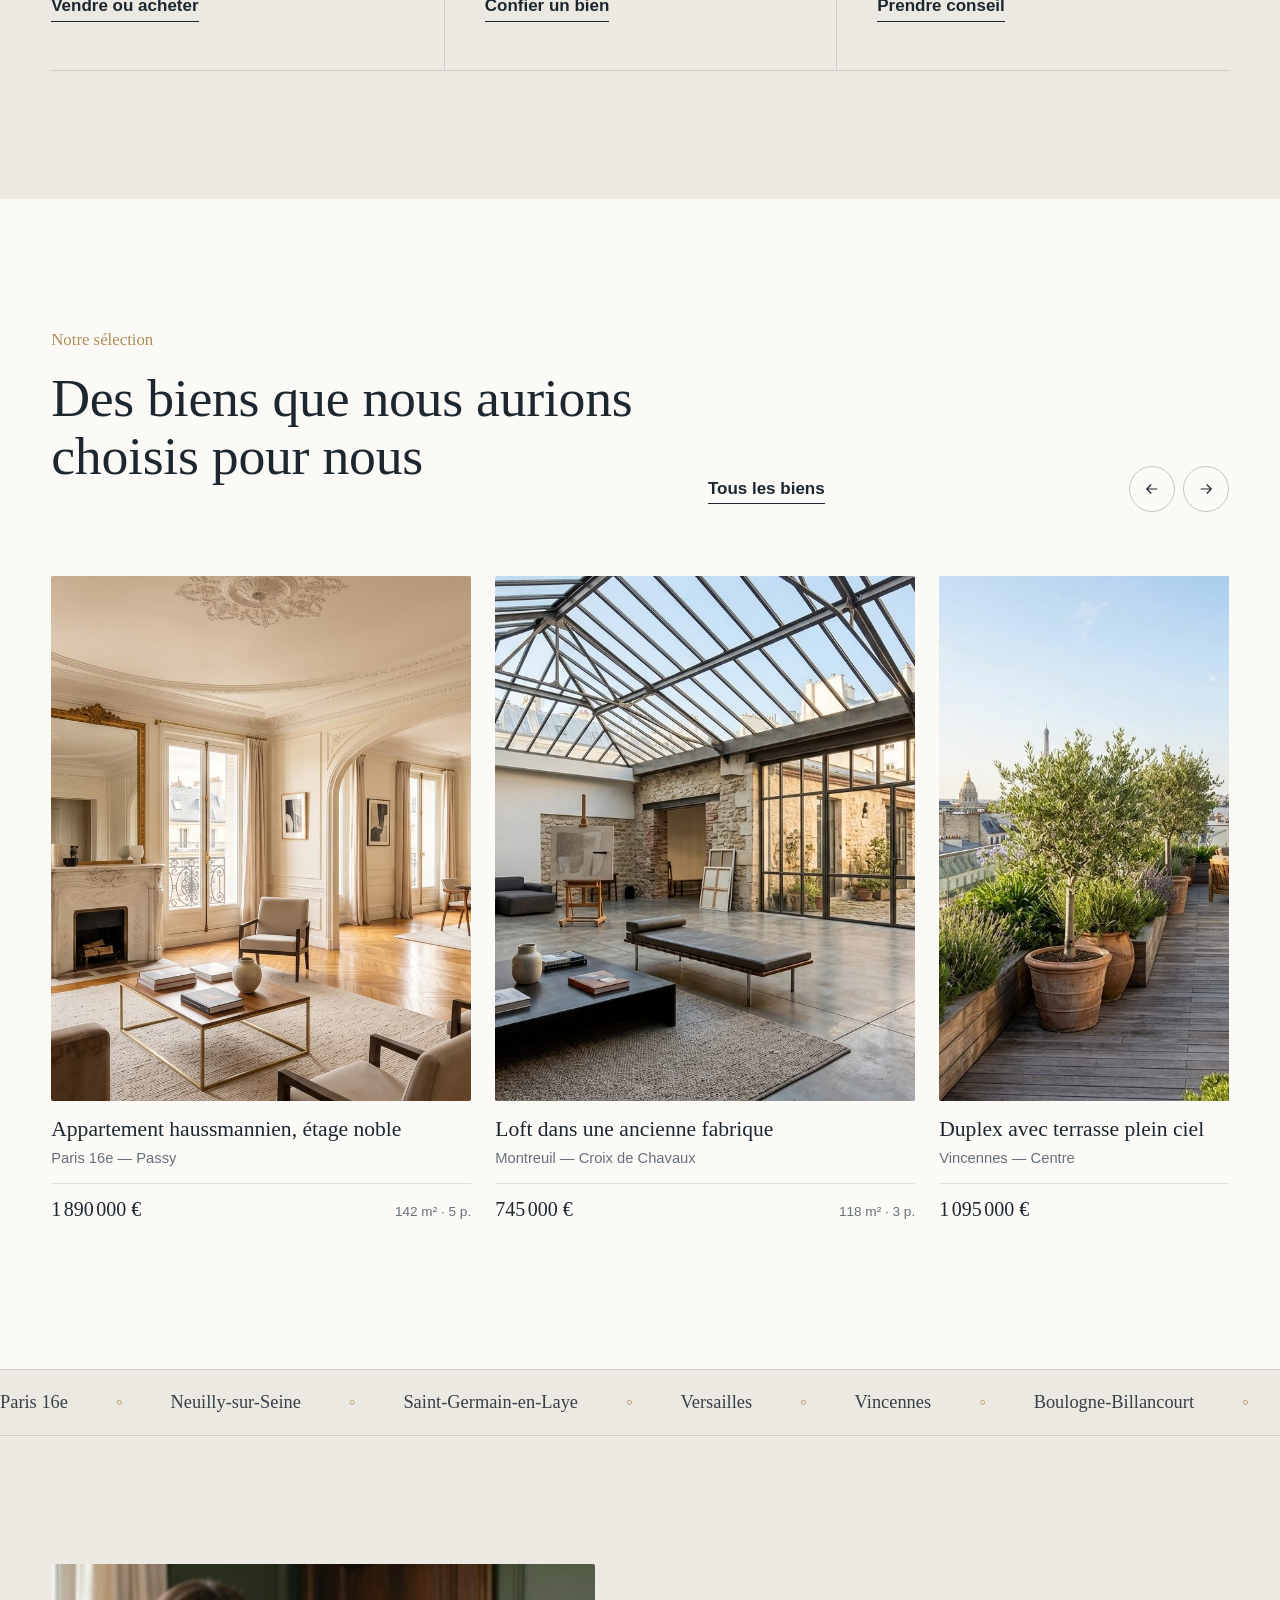
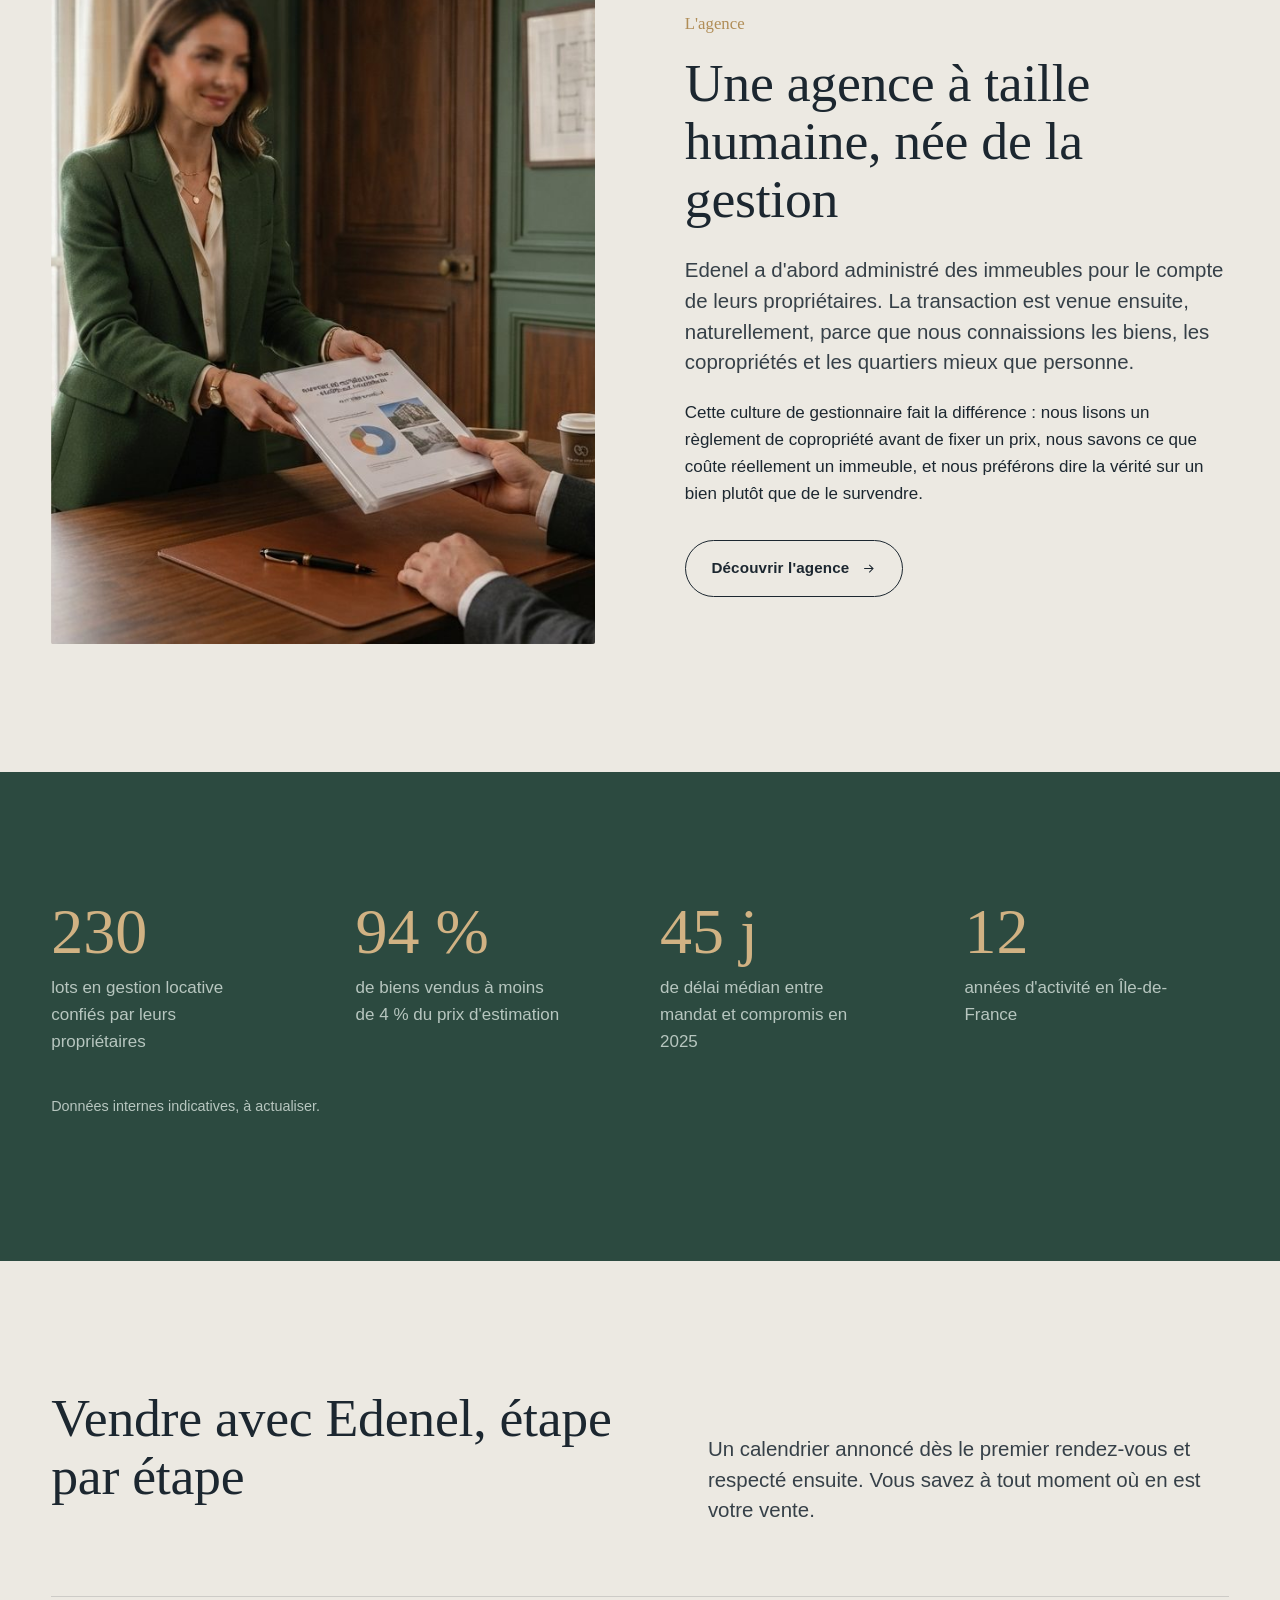
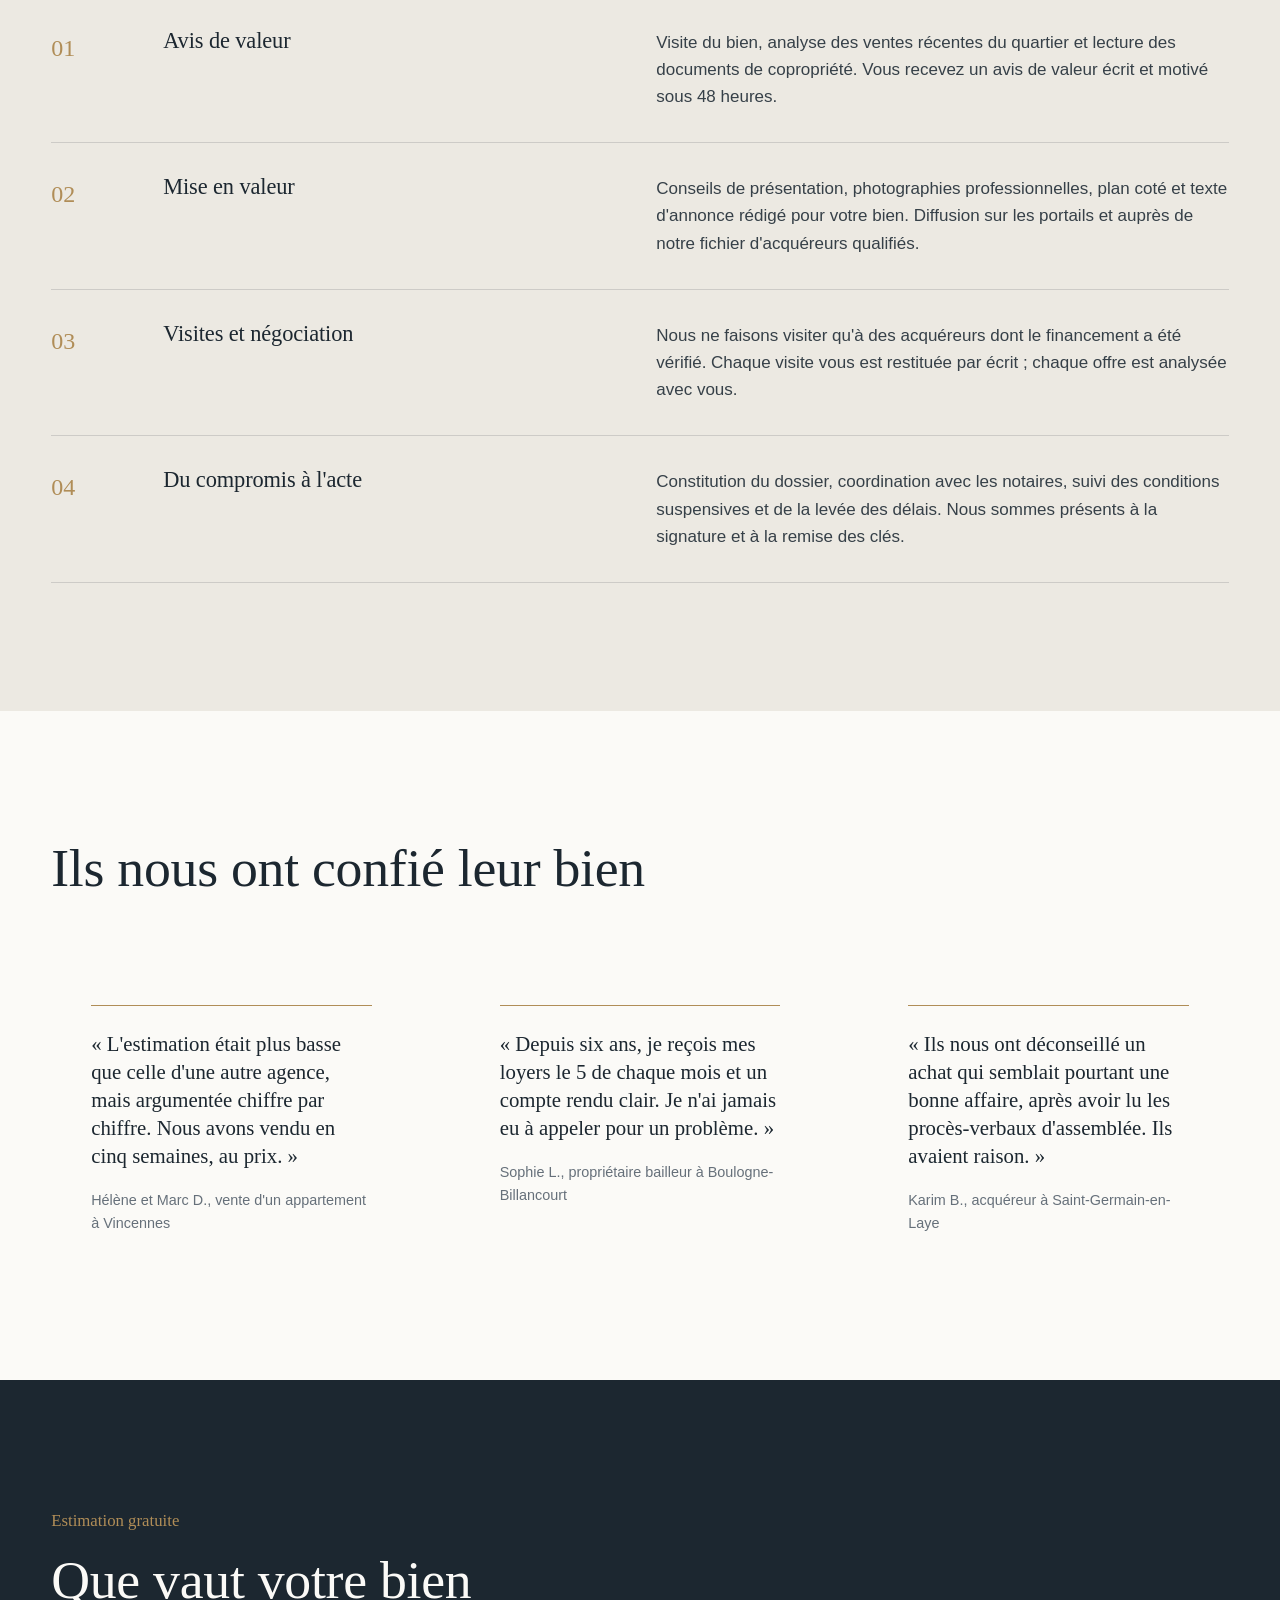
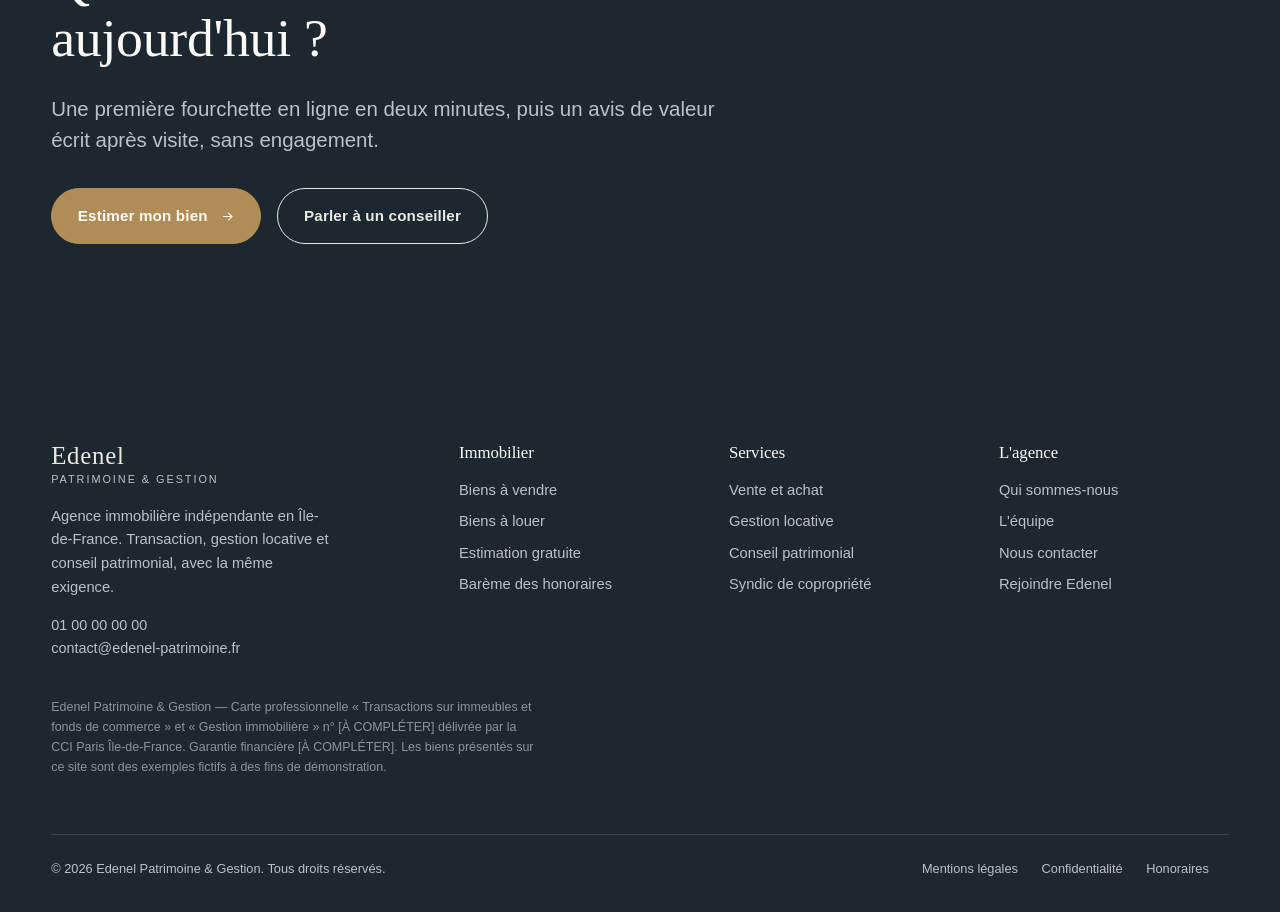
==== commit 8f1360ce: "Add files via upload" ====
--- a/index.html
+++ b/index.html
@@ -8,12 +8,12 @@
 <meta property="og:title" content="Agence immobilière en Île-de-France | Edenel Patrimoine &amp; Gestion">
 <meta property="og:description" content="Edenel Patrimoine & Gestion, agence immobilière indépendante en Île-de-France : vente, achat, gestion locative et conseil patrimonial. Estimation gratuite.">
 <meta property="og:type" content="website">
-<meta property="og:image" content="assets/img/pages/og-image.jpg">
-<link rel="icon" href="assets/favicon.svg" type="image/svg+xml">
+<meta property="og:image" content="og-image.jpg">
+<link rel="icon" href="favicon.svg" type="image/svg+xml">
 <link rel="preconnect" href="https://fonts.googleapis.com">
 <link rel="preconnect" href="https://fonts.gstatic.com" crossorigin>
 <link href="https://fonts.googleapis.com/css2?family=Manrope:wght@400;500;600;700&family=Marcellus&display=swap" rel="stylesheet">
-<link rel="stylesheet" href="css/style.css">
+<link rel="stylesheet" href="style.css">
 </head>
 <body>
 <a class="skip" href="#main" style="position:absolute;left:-999px;top:0;background:#fff;padding:.5rem">Aller au contenu</a>
@@ -46,7 +46,7 @@
 
 <section class="hero">
   <div class="hero__media">
-    <img src="assets/img/pages/home-hero.jpg" alt="Façade haussmannienne en pierre de taille sous une lumière de fin d'après-midi, Paris">
+    <img src="home-hero.jpg" alt="Façade haussmannienne en pierre de taille sous une lumière de fin d'après-midi, Paris">
   </div>
   <div class="wrap hero__inner">
     <h1>
@@ -124,7 +124,7 @@
 <section class="section">
   <div class="wrap split">
     <div class="split__media reveal-img">
-      <div class="ph " data-label="Accueil — L'agence"><img src="assets/img/pages/home-agence.jpg" alt="Conseillère Edenel présentant un dossier à un couple dans le salon de l'agence" loading="lazy"></div>
+      <div class="ph " data-label="Accueil — L'agence"><img src="home-agence.jpg" alt="Conseillère Edenel présentant un dossier à un couple dans le salon de l'agence" loading="lazy"></div>
     </div>
     <div>
       <span class="kicker">L'agence</span>
@@ -243,7 +243,7 @@
     </div>
   </div>
 </footer>
-<script src="js/data.js"></script>
-<script src="js/main.js"></script>
+<script src="data.js"></script>
+<script src="main.js"></script>
 </body>
 </html>
--- a/style.css
+++ b/style.css
@@ -0,0 +1,473 @@
+/* ==========================================================================
+   Edenel Patrimoine & Gestion — feuille de style
+   Palette : pierre de taille / zinc des toits parisiens / laiton / jardin
+   Typographies : Marcellus (titres) · Manrope (texte)
+   ========================================================================== */
+
+:root {
+  --pierre: #ece9e2;
+  --pierre-2: #e2ded4;
+  --blanc: #fbfaf7;
+  --zinc: #1c2730;
+  --zinc-2: #364048;
+  --zinc-soft: #66707a;
+  --laiton: #b08d57;
+  --laiton-2: #d1b283;
+  --jardin: #2c4a40;
+  --jardin-2: #223b33;
+
+  --font-display: "Marcellus", "Cormorant Garamond", Georgia, serif;
+  --font-body: "Manrope", "Helvetica Neue", Arial, sans-serif;
+
+  --measure: 62ch;
+  --gutter: clamp(1.25rem, 4vw, 3.5rem);
+  --section: clamp(4.5rem, 10vw, 9rem);
+  --radius: 2px;
+
+  --ease-out: cubic-bezier(.22, 1, .36, 1);
+  --ease-in-out: cubic-bezier(.65, 0, .35, 1);
+}
+
+/* ---------- Base ---------- */
+*, *::before, *::after { box-sizing: border-box; }
+html { scroll-behavior: smooth; -webkit-text-size-adjust: 100%; }
+body {
+  margin: 0;
+  font-family: var(--font-body);
+  font-size: 1.0625rem;
+  line-height: 1.6;
+  color: var(--zinc);
+  background: var(--pierre);
+  -webkit-font-smoothing: antialiased;
+  overflow-x: hidden;
+}
+img { display: block; max-width: 100%; height: auto; }
+a { color: inherit; text-decoration: none; }
+button { font: inherit; color: inherit; background: none; border: 0; cursor: pointer; }
+ul, ol { margin: 0; padding: 0; list-style: none; }
+p { margin: 0 0 1em; max-width: var(--measure); }
+:focus-visible { outline: 2px solid var(--laiton); outline-offset: 3px; }
+::selection { background: var(--laiton-2); color: var(--zinc); }
+
+h1, h2, h3, h4 {
+  font-family: var(--font-display);
+  font-weight: 400;
+  line-height: 1.08;
+  letter-spacing: -0.005em;
+  margin: 0 0 .5em;
+  color: var(--zinc);
+}
+h1 { font-size: clamp(2.6rem, 6.2vw, 5.4rem); }
+h2 { font-size: clamp(2rem, 4.2vw, 3.4rem); }
+h3 { font-size: clamp(1.35rem, 2.2vw, 1.75rem); }
+h4 { font-size: 1.15rem; }
+.lead { font-size: clamp(1.15rem, 1.6vw, 1.35rem); line-height: 1.5; color: var(--zinc-2); }
+.muted { color: var(--zinc-soft); }
+.small { font-size: .9rem; }
+.kicker {
+  font-family: var(--font-display);
+  font-size: 1.05rem;
+  color: var(--laiton);
+  margin-bottom: 1rem;
+  display: block;
+}
+
+.wrap { width: min(100% - 2 * var(--gutter), 1280px); margin-inline: auto; }
+.wrap--narrow { width: min(100% - 2 * var(--gutter), 820px); margin-inline: auto; }
+.section { padding-block: var(--section); }
+.section--tight { padding-block: calc(var(--section) * .6); }
+.section--dark { background: var(--zinc); color: var(--pierre); }
+.section--dark h1, .section--dark h2, .section--dark h3, .section--dark h4 { color: var(--blanc); }
+.section--dark .lead, .section--dark .muted { color: #b9c2ca; }
+.section--jardin { background: var(--jardin); color: var(--pierre); }
+.section--jardin h2, .section--jardin h3 { color: var(--blanc); }
+.section--jardin .muted { color: #b7c6bf; }
+.section--jardin .lead { color: #d3ddd8; }
+.section--blanc { background: var(--blanc); }
+
+.section-head { display: grid; gap: 1.25rem; margin-bottom: clamp(2.5rem, 5vw, 4rem); }
+@media (min-width: 800px) {
+  .section-head { grid-template-columns: 1.1fr .9fr; align-items: end; }
+  .section-head p { margin: 0 0 .35rem; }
+}
+
+/* ---------- Boutons & liens ---------- */
+.btn {
+  display: inline-flex; align-items: center; gap: .75rem;
+  padding: .95rem 1.6rem;
+  font-weight: 600; font-size: .95rem; letter-spacing: .01em;
+  border: 1px solid var(--zinc);
+  border-radius: 999px;
+  color: var(--zinc);
+  transition: background .35s var(--ease-out), color .35s var(--ease-out), transform .35s var(--ease-out);
+}
+.btn:hover { background: var(--zinc); color: var(--pierre); transform: translateY(-1px); }
+.btn--solid { background: var(--zinc); color: var(--pierre); }
+.btn--solid:hover { background: var(--zinc-2); }
+.btn--laiton { background: var(--laiton); border-color: var(--laiton); color: var(--blanc); }
+.btn--laiton:hover { background: var(--laiton-2); border-color: var(--laiton-2); color: var(--zinc); }
+.btn--light { border-color: var(--pierre); color: var(--pierre); }
+.btn--light:hover { background: var(--pierre); color: var(--zinc); }
+.btn svg { width: 1em; height: 1em; transition: transform .35s var(--ease-out); }
+.btn:hover svg { transform: translateX(3px); }
+
+.link {
+  position: relative; display: inline-block; font-weight: 600; padding-bottom: .15em;
+}
+.link::after {
+  content: ""; position: absolute; left: 0; bottom: 0; width: 100%; height: 1px;
+  background: currentColor; transform-origin: right; transform: scaleX(1);
+  transition: transform .45s var(--ease-out);
+}
+.link:hover::after { transform: scaleX(0); transform-origin: left; animation: relink .45s var(--ease-out) .15s forwards; }
+@keyframes relink { from { transform: scaleX(0); transform-origin: left; } to { transform: scaleX(1); transform-origin: left; } }
+
+/* ---------- Header ---------- */
+.header {
+  position: fixed; inset: 0 0 auto 0; z-index: 50;
+  padding: 1.1rem 0;
+  transition: background .5s var(--ease-out), padding .5s var(--ease-out), box-shadow .5s;
+  color: var(--pierre);
+}
+.header .wrap { display: flex; align-items: center; justify-content: space-between; gap: 2rem; }
+.header--solid, .header--dark-page {
+  background: rgba(236, 233, 226, .92);
+  backdrop-filter: blur(12px);
+  -webkit-backdrop-filter: blur(12px);
+  color: var(--zinc);
+  padding: .7rem 0;
+  box-shadow: 0 1px 0 rgba(28, 39, 48, .08);
+}
+.brand { display: flex; flex-direction: column; line-height: 1; }
+.brand__name { font-family: var(--font-display); font-size: 1.55rem; letter-spacing: .03em; }
+.brand__sub { font-size: .68rem; letter-spacing: .18em; text-transform: uppercase; opacity: .8; margin-top: .3rem; }
+.nav { display: none; gap: 2.2rem; align-items: center; }
+.nav a { font-size: .92rem; font-weight: 600; position: relative; padding: .3rem 0; }
+.nav a::after {
+  content: ""; position: absolute; left: 0; bottom: 0; height: 1px; width: 100%;
+  background: currentColor; transform: scaleX(0); transform-origin: right;
+  transition: transform .4s var(--ease-out);
+}
+.nav a:hover::after, .nav a[aria-current="page"]::after { transform: scaleX(1); transform-origin: left; }
+.nav .btn { padding: .65rem 1.2rem; font-size: .85rem; }
+.header .btn { border-color: currentColor; }
+.header:not(.header--solid):not(.header--dark-page) .btn:hover { background: var(--pierre); color: var(--zinc); }
+.burger { display: inline-flex; flex-direction: column; gap: 5px; padding: .5rem; }
+@media (min-width: 960px) { .nav { display: flex; } .burger { display: none; } }
+.burger span { width: 26px; height: 1.5px; background: currentColor; transition: transform .4s var(--ease-out), opacity .3s; }
+.burger[aria-expanded="true"] span:nth-child(1) { transform: translateY(6.5px) rotate(45deg); }
+.burger[aria-expanded="true"] span:nth-child(2) { opacity: 0; }
+.burger[aria-expanded="true"] span:nth-child(3) { transform: translateY(-6.5px) rotate(-45deg); }
+
+.mobile-nav {
+  position: fixed; inset: 0; z-index: 40; background: var(--zinc); color: var(--pierre);
+  display: flex; flex-direction: column; justify-content: center; padding: var(--gutter);
+  clip-path: inset(0 0 100% 0);
+  transition: clip-path .6s var(--ease-in-out);
+}
+.mobile-nav.is-open { clip-path: inset(0 0 0 0); }
+.mobile-nav a { font-family: var(--font-display); font-size: clamp(2rem, 8vw, 3rem); padding: .35rem 0; opacity: 0; transform: translateY(14px); transition: opacity .5s, transform .5s var(--ease-out); }
+.mobile-nav.is-open a { opacity: 1; transform: none; }
+.mobile-nav.is-open a:nth-child(1) { transition-delay: .25s } .mobile-nav.is-open a:nth-child(2) { transition-delay: .3s }
+.mobile-nav.is-open a:nth-child(3) { transition-delay: .35s } .mobile-nav.is-open a:nth-child(4) { transition-delay: .4s }
+.mobile-nav.is-open a:nth-child(5) { transition-delay: .45s } .mobile-nav.is-open a:nth-child(6) { transition-delay: .5s }
+.mobile-nav__foot { margin-top: 2rem; font-size: .9rem; color: #b9c2ca; }
+body.nav-open { overflow: hidden; }
+
+/* ---------- Hero (accueil) ---------- */
+.hero {
+  position: relative; min-height: 100svh; display: grid; align-items: end;
+  color: var(--pierre); overflow: hidden; isolation: isolate;
+}
+.hero__media { position: absolute; inset: 0; z-index: -1; background: linear-gradient(160deg, #3a4a56, #1c2730); }
+.hero__media img { width: 100%; height: 100%; object-fit: cover; will-change: transform; }
+.hero__media::after {
+  content: ""; position: absolute; inset: 0;
+  background: linear-gradient(180deg, rgba(28,39,48,.35) 0%, rgba(28,39,48,.15) 40%, rgba(28,39,48,.78) 100%);
+}
+.hero__inner { padding-bottom: clamp(3rem, 7vw, 6rem); padding-top: 9rem; }
+.hero h1 { color: var(--blanc); max-width: 14ch; }
+.hero .lead { color: #dfe4e7; max-width: 46ch; }
+.hero__actions { display: flex; flex-wrap: wrap; gap: 1rem; margin-top: 2rem; }
+.hero__foot {
+  display: flex; justify-content: space-between; align-items: flex-end; gap: 2rem;
+  margin-top: 3.5rem; padding-top: 1.25rem; border-top: 1px solid rgba(236,233,226,.25);
+  font-size: .85rem; color: #c9d0d5;
+}
+.hero__scroll { display: inline-flex; align-items: center; gap: .6rem; }
+.hero__scroll i { display: block; width: 1px; height: 38px; background: var(--laiton-2); transform-origin: top; animation: scrollline 2.2s var(--ease-in-out) infinite; }
+@keyframes scrollline { 0% { transform: scaleY(0); transform-origin: top } 45% { transform: scaleY(1); transform-origin: top } 55% { transform: scaleY(1); transform-origin: bottom } 100% { transform: scaleY(0); transform-origin: bottom } }
+
+/* Séquence d'entrée (unique moment orchestré) */
+.hero__media { clip-path: inset(100% 0 0 0); }
+.hero__media img { transform: scale(1.12); }
+.hero .rise { display: block; overflow: hidden; }
+.hero .rise > span { display: block; transform: translateY(110%); }
+.hero .fade { opacity: 0; transform: translateY(12px); }
+.is-loaded .hero__media { animation: curtain 1.4s var(--ease-in-out) forwards; }
+.is-loaded .hero__media img { animation: settle 2.2s var(--ease-out) .2s forwards; }
+.is-loaded .hero .rise > span { animation: riseup 1.1s var(--ease-out) forwards; }
+.is-loaded .hero .rise:nth-child(2) > span { animation-delay: .1s }
+.is-loaded .hero .rise:nth-child(3) > span { animation-delay: .2s }
+.is-loaded .hero .fade { animation: fadeup .9s var(--ease-out) 1s forwards; }
+.is-loaded .hero .fade--late { animation-delay: 1.25s; }
+@keyframes curtain { from { clip-path: inset(100% 0 0 0) } to { clip-path: inset(0 0 0 0) } }
+@keyframes settle { from { transform: scale(1.12) } to { transform: scale(1) } }
+@keyframes riseup { from { transform: translateY(110%) } to { transform: translateY(0) } }
+@keyframes fadeup { from { opacity: 0; transform: translateY(12px) } to { opacity: 1; transform: none } }
+.hero .rise > span { animation-delay: .55s; }
+
+/* ---------- Bandeau de page (pages intérieures) ---------- */
+.page-hero { padding-top: clamp(8rem, 16vw, 12rem); padding-bottom: clamp(3rem, 6vw, 5rem); }
+.page-hero h1 { max-width: 16ch; }
+.page-hero .lead { margin-top: 1rem; }
+.page-hero--image { position: relative; color: var(--pierre); min-height: 62vh; display: grid; align-items: end; isolation: isolate; }
+.page-hero--image h1 { color: var(--blanc); }
+.page-hero--image .lead { color: #dfe4e7; }
+.page-hero--image .hero__media { clip-path: none; }
+.page-hero--image .hero__media img { transform: none; }
+
+/* ---------- Métiers (3 colonnes séparées par des filets) ---------- */
+.metiers { display: grid; gap: 0; border-top: 1px solid rgba(28,39,48,.15); }
+.metier { padding: 2.5rem 0; border-bottom: 1px solid rgba(28,39,48,.15); }
+.metier h3 { margin-top: 1rem; }
+.metier p { color: var(--zinc-2); }
+.metier .link { margin-top: .5rem; }
+.metier__icon { width: 44px; height: 44px; color: var(--laiton); }
+.metier__icon svg { width: 100%; height: 100%; stroke: currentColor; fill: none; stroke-width: 1.2; }
+@media (min-width: 860px) {
+  .metiers { grid-template-columns: repeat(3, 1fr); border-bottom: 1px solid rgba(28,39,48,.15); }
+  .metier { padding: 3rem 2.5rem 3rem 0; border-bottom: 0; }
+  .metier + .metier { padding-left: 2.5rem; border-left: 1px solid rgba(28,39,48,.15); }
+}
+
+/* ---------- Biens : rangée défilante (accueil) ---------- */
+.strip { display: flex; gap: 1.5rem; overflow-x: auto; padding-bottom: 1rem; scroll-snap-type: x mandatory; scrollbar-width: none; }
+.strip::-webkit-scrollbar { display: none; }
+.strip .card { flex: 0 0 min(78vw, 420px); scroll-snap-align: start; }
+.strip-nav { display: flex; gap: .5rem; }
+.strip-nav button {
+  width: 46px; height: 46px; border: 1px solid rgba(28,39,48,.25); border-radius: 50%;
+  display: grid; place-items: center; transition: background .3s, color .3s;
+}
+.strip-nav button:hover { background: var(--zinc); color: var(--pierre); }
+.strip-nav svg { width: 18px; height: 18px; }
+
+/* ---------- Carte de bien ---------- */
+.card { display: block; }
+.card__media { position: relative; aspect-ratio: 4 / 5; overflow: hidden; background: var(--pierre-2); border-radius: var(--radius); }
+.card__media img { width: 100%; height: 100%; object-fit: cover; transition: transform 1.2s var(--ease-out); }
+.card:hover .card__media img { transform: scale(1.05); }
+.card__tag {
+  position: absolute; top: 1rem; left: 1rem; padding: .35rem .7rem; font-size: .72rem; font-weight: 700; letter-spacing: .08em;
+  background: rgba(251,250,247,.92); color: var(--zinc); border-radius: 999px;
+}
+.card__tag--loc { background: var(--jardin); color: var(--pierre); }
+.card__body { padding-top: 1rem; display: grid; gap: .25rem; }
+.card__title { font-family: var(--font-display); font-size: 1.35rem; line-height: 1.2; }
+.card__loc { color: var(--zinc-soft); font-size: .92rem; }
+.card__meta { display: flex; justify-content: space-between; align-items: baseline; margin-top: .5rem; padding-top: .6rem; border-top: 1px solid rgba(28,39,48,.12); }
+.card__price { font-family: var(--font-display); font-size: 1.25rem; }
+.card__specs { font-size: .85rem; color: var(--zinc-soft); }
+
+.grid-biens { display: grid; gap: 2.2rem 1.5rem; grid-template-columns: repeat(auto-fill, minmax(280px, 1fr)); }
+
+/* Placeholder image élégant (le site tient debout sans les visuels) */
+.ph { position: relative; overflow: hidden; background: linear-gradient(160deg, var(--pierre-2), #cfc9bc); }
+.ph::before {
+  content: attr(data-label); position: absolute; inset: 0; display: grid; place-items: center;
+  font-family: var(--font-display); font-size: .95rem; letter-spacing: .1em; color: rgba(28,39,48,.45); text-align: center; padding: 1rem;
+}
+.ph img { position: relative; z-index: 1; }
+img.is-missing { display: none; }
+.split__media > .ph, .hero__media > .ph { height: 100%; }
+
+/* ---------- Chiffres ---------- */
+.stats { display: grid; gap: 2.5rem; grid-template-columns: repeat(2, 1fr); }
+@media (min-width: 820px) { .stats { grid-template-columns: repeat(4, 1fr); } }
+.stat__num { font-family: var(--font-display); font-size: clamp(2.6rem, 5vw, 4rem); line-height: 1; color: var(--laiton-2); }
+.stat__label { margin-top: .6rem; color: #b7c6bf; max-width: 22ch; }
+
+/* ---------- Split (image + texte) ---------- */
+.split { display: grid; gap: 2.5rem; align-items: center; }
+@media (min-width: 900px) {
+  .split { grid-template-columns: 1fr 1fr; gap: clamp(3rem, 7vw, 7rem); }
+  .split--rev > :first-child { order: 2; }
+}
+.split__media { aspect-ratio: 4 / 5; border-radius: var(--radius); overflow: hidden; }
+.split__media--wide { aspect-ratio: 5 / 4; }
+.split__media img { width: 100%; height: 100%; object-fit: cover; }
+.split .btn { margin-top: 1rem; }
+
+/* Révélation d'image au défilement */
+.reveal-img { clip-path: inset(0 0 100% 0); transition: clip-path 1.3s var(--ease-in-out); }
+.reveal-img img { transform: scale(1.08); transition: transform 1.6s var(--ease-out); }
+.reveal-img.in { clip-path: inset(0 0 0 0); }
+.reveal-img.in img { transform: scale(1); }
+
+/* Révélation texte (utilisée avec parcimonie : titres de sections) */
+.reveal { opacity: 0; transform: translateY(18px); transition: opacity .9s var(--ease-out), transform .9s var(--ease-out); }
+.reveal.in { opacity: 1; transform: none; }
+
+/* ---------- Processus (séquence numérotée) ---------- */
+.steps { display: grid; gap: 0; counter-reset: step; border-top: 1px solid rgba(28,39,48,.15); }
+.step { display: grid; grid-template-columns: 4rem 1fr; gap: 1rem; padding: 2rem 0; border-bottom: 1px solid rgba(28,39,48,.15); }
+.step::before { counter-increment: step; content: counter(step, decimal-leading-zero); font-family: var(--font-display); font-size: 1.5rem; color: var(--laiton); }
+.step h3 { font-size: 1.4rem; }
+.step p { margin: 0; color: var(--zinc-2); }
+@media (min-width: 900px) { .step { grid-template-columns: 6rem 1fr 1.2fr; align-items: start; } .step h3 { margin: 0; } }
+
+/* ---------- Témoignages ---------- */
+.quotes { display: grid; gap: 2rem; }
+@media (min-width: 900px) { .quotes { grid-template-columns: repeat(3, 1fr); gap: 3rem; } }
+.quote { padding-top: 1.5rem; border-top: 1px solid var(--laiton); }
+.quote blockquote { margin: 0; font-family: var(--font-display); font-size: 1.3rem; line-height: 1.35; }
+.quote figcaption { margin-top: 1.2rem; font-size: .9rem; color: var(--zinc-soft); }
+
+/* ---------- Bande d'appel ---------- */
+.cta { text-align: left; }
+.cta h2 { max-width: 20ch; }
+.cta__row { display: flex; flex-wrap: wrap; gap: 1rem; margin-top: 2rem; }
+
+/* ---------- Footer ---------- */
+.footer { background: var(--zinc); color: #b9c2ca; padding: 4.5rem 0 2rem; font-size: .92rem; }
+.footer__grid { display: grid; gap: 2.5rem; }
+@media (min-width: 800px) { .footer__grid { grid-template-columns: 1.6fr 1fr 1fr 1fr; } }
+.footer .brand { color: var(--pierre); }
+.footer h4 { color: var(--blanc); font-size: 1.05rem; margin-bottom: 1rem; }
+.footer li { margin-bottom: .5rem; }
+.footer a:hover { color: var(--laiton-2); }
+.footer__bottom { display: flex; flex-wrap: wrap; justify-content: space-between; gap: 1rem; margin-top: 3.5rem; padding-top: 1.5rem; border-top: 1px solid rgba(236,233,226,.15); font-size: .8rem; }
+.footer__bottom a { margin-right: 1.25rem; }
+.footer__legal { margin-top: 1.5rem; font-size: .78rem; color: #8a959e; max-width: 70ch; }
+
+/* ---------- Filtres (page biens) ---------- */
+.filters { display: flex; flex-wrap: wrap; gap: .6rem; align-items: center; margin-bottom: 2.5rem; }
+.chip { padding: .55rem 1.1rem; border: 1px solid rgba(28,39,48,.25); border-radius: 999px; font-size: .88rem; font-weight: 600; transition: background .3s, color .3s, border-color .3s; }
+.chip:hover { border-color: var(--zinc); }
+.chip.is-active { background: var(--zinc); color: var(--pierre); border-color: var(--zinc); }
+.filters select {
+  font: inherit; font-size: .88rem; font-weight: 600; padding: .55rem 2.2rem .55rem 1.1rem; border-radius: 999px; border: 1px solid rgba(28,39,48,.25);
+  background: transparent url("data:image/svg+xml,%3Csvg xmlns='http://www.w3.org/2000/svg' width='12' height='12' viewBox='0 0 24 24' fill='none' stroke='%231c2730' stroke-width='2'%3E%3Cpath d='M6 9l6 6 6-6'/%3E%3C/svg%3E") no-repeat right 1rem center; appearance: none; color: var(--zinc);
+}
+.filters__count { margin-left: auto; color: var(--zinc-soft); font-size: .9rem; }
+.grid-biens .card { animation: fadeup .7s var(--ease-out) both; }
+.empty { padding: 4rem 0; text-align: center; color: var(--zinc-soft); }
+
+/* ---------- Fiche bien ---------- */
+.gallery { display: grid; gap: .75rem; grid-template-columns: 1fr; }
+@media (min-width: 800px) { .gallery { grid-template-columns: 2fr 1fr; grid-template-rows: 1fr 1fr; } .gallery > :first-child { grid-row: span 2; } }
+.gallery > div { aspect-ratio: 4/3; overflow: hidden; border-radius: var(--radius); }
+.gallery img { width: 100%; height: 100%; object-fit: cover; }
+.bien-head { display: grid; gap: 1.5rem; margin-top: 2.5rem; }
+@media (min-width: 900px) { .bien-head { grid-template-columns: 1.4fr 1fr; align-items: start; } }
+.bien-price { font-family: var(--font-display); font-size: clamp(2rem, 3.5vw, 2.8rem); }
+.specs { display: grid; grid-template-columns: repeat(auto-fit, minmax(120px, 1fr)); gap: 1rem; padding: 1.25rem 0; border-block: 1px solid rgba(28,39,48,.15); margin-block: 1.5rem; }
+.specs div span { display: block; font-size: .78rem; color: var(--zinc-soft); }
+.specs div strong { font-family: var(--font-display); font-weight: 400; font-size: 1.25rem; }
+.atouts li { padding: .5rem 0 .5rem 1.4rem; position: relative; }
+.atouts li::before { content: ""; position: absolute; left: 0; top: 1.05rem; width: .5rem; height: 1px; background: var(--laiton); }
+.dpe { display: inline-flex; align-items: center; gap: .5rem; font-size: .85rem; }
+.dpe b { display: inline-grid; place-items: center; width: 2rem; height: 2rem; border-radius: 4px; color: #fff; font-weight: 700; }
+.dpe-A b{background:#2b8a3e}.dpe-B b{background:#51a23a}.dpe-C b{background:#9ac33b}.dpe-D b{background:#f2c62d;color:#1c2730}.dpe-E b{background:#f0a12b}.dpe-F b{background:#e56b2f}.dpe-G b{background:#d2222d}
+.aside-card { background: var(--blanc); padding: 2rem; border-radius: var(--radius); border: 1px solid rgba(28,39,48,.1); position: sticky; top: 6rem; }
+.aside-card .btn { width: 100%; justify-content: center; margin-top: .75rem; }
+
+/* ---------- Formulaires ---------- */
+.form { display: grid; gap: 1.25rem; }
+.form__row { display: grid; gap: 1.25rem; }
+@media (min-width: 700px) { .form__row { grid-template-columns: 1fr 1fr; } }
+.field { display: grid; gap: .4rem; }
+.field label { font-size: .85rem; font-weight: 600; }
+.field input, .field select, .field textarea {
+  font: inherit; padding: .85rem 1rem; border: 1px solid rgba(28,39,48,.25); border-radius: var(--radius);
+  background: var(--blanc); color: var(--zinc); transition: border-color .3s, box-shadow .3s;
+}
+.field input:focus, .field select:focus, .field textarea:focus { outline: 0; border-color: var(--laiton); box-shadow: 0 0 0 3px rgba(176,141,87,.2); }
+.field textarea { min-height: 140px; resize: vertical; }
+.check { display: flex; gap: .7rem; align-items: flex-start; font-size: .85rem; color: var(--zinc-2); }
+.check input { margin-top: .3rem; }
+.form__note { font-size: .8rem; color: var(--zinc-soft); }
+.form-success { display: none; padding: 2rem; background: var(--blanc); border-left: 3px solid var(--jardin); }
+.form-success.is-visible { display: block; animation: fadeup .6s var(--ease-out); }
+
+/* Estimation : segments */
+.seg { display: flex; flex-wrap: wrap; gap: .5rem; }
+.seg label { cursor: pointer; }
+.seg input { position: absolute; opacity: 0; pointer-events: none; }
+.seg span { display: inline-block; padding: .6rem 1.1rem; border: 1px solid rgba(28,39,48,.25); border-radius: 999px; font-size: .9rem; font-weight: 600; transition: background .3s, color .3s; }
+.seg input:checked + span { background: var(--zinc); color: var(--pierre); border-color: var(--zinc); }
+.seg input:focus-visible + span { outline: 2px solid var(--laiton); outline-offset: 2px; }
+
+/* ---------- Équipe ---------- */
+.team { display: grid; gap: 2rem; grid-template-columns: repeat(auto-fill, minmax(230px, 1fr)); }
+.member__media { aspect-ratio: 3/4; overflow: hidden; border-radius: var(--radius); }
+.member__media img { width: 100%; height: 100%; object-fit: cover; filter: saturate(.85); transition: filter .6s; }
+.member:hover .member__media img { filter: saturate(1); }
+.member h4 { margin: 1rem 0 .1rem; }
+.member p { margin: 0; color: var(--zinc-soft); font-size: .9rem; }
+
+/* ---------- Valeurs / liste éditoriale ---------- */
+.values { display: grid; gap: 2.5rem; }
+@media (min-width: 800px) { .values { grid-template-columns: repeat(2, 1fr); gap: 3rem 4rem; } }
+.value h3 { font-size: 1.5rem; }
+.value p { color: var(--zinc-2); }
+
+/* Timeline (histoire — c'est une séquence) */
+.timeline { border-left: 1px solid var(--laiton); padding-left: 2rem; display: grid; gap: 2.2rem; }
+.timeline li { position: relative; }
+.timeline li::before { content: ""; position: absolute; left: calc(-2rem - 4px); top: .6rem; width: 7px; height: 7px; border-radius: 50%; background: var(--laiton); }
+.timeline time { font-family: var(--font-display); font-size: 1.3rem; display: block; margin-bottom: .2rem; }
+
+/* ---------- Accordéon FAQ ---------- */
+.faq { border-top: 1px solid rgba(28,39,48,.15); }
+.faq details { border-bottom: 1px solid rgba(28,39,48,.15); }
+.faq summary { list-style: none; cursor: pointer; display: flex; justify-content: space-between; align-items: center; gap: 1rem; padding: 1.4rem 0; font-family: var(--font-display); font-size: 1.25rem; }
+.faq summary::-webkit-details-marker { display: none; }
+.faq summary::after { content: "+"; font-size: 1.6rem; color: var(--laiton); transition: transform .4s var(--ease-out); }
+.faq details[open] summary::after { transform: rotate(45deg); }
+.faq .faq__body { padding: 0 0 1.5rem; color: var(--zinc-2); max-width: 65ch; animation: fadeup .5s var(--ease-out); }
+
+/* ---------- Honoraires (tableau) ---------- */
+.table { width: 100%; border-collapse: collapse; font-size: .95rem; }
+.table th, .table td { text-align: left; padding: 1rem .5rem; border-bottom: 1px solid rgba(28,39,48,.15); vertical-align: top; }
+.table th { font-family: var(--font-display); font-weight: 400; font-size: 1.05rem; }
+.table td:last-child, .table th:last-child { text-align: right; white-space: nowrap; }
+
+/* ---------- Pages légales ---------- */
+.legal h2 { font-size: 1.6rem; margin-top: 2.5rem; }
+.legal h3 { font-size: 1.2rem; margin-top: 1.5rem; }
+.legal p, .legal li { color: var(--zinc-2); max-width: 70ch; }
+.legal ul { padding-left: 1.2rem; list-style: disc; margin-bottom: 1em; }
+.legal .todo { background: #fff3d6; border-left: 3px solid var(--laiton); padding: .1rem .4rem; font-weight: 600; }
+
+/* ---------- Contact ---------- */
+.contact-grid { display: grid; gap: 3rem; }
+@media (min-width: 960px) { .contact-grid { grid-template-columns: 1fr 1.3fr; gap: 5rem; } }
+.contact-info dl { display: grid; gap: 1.2rem; margin: 0; }
+.contact-info dt { font-size: .8rem; color: var(--zinc-soft); }
+.contact-info dd { margin: 0; font-size: 1.05rem; }
+.map { aspect-ratio: 16/10; border-radius: var(--radius); overflow: hidden; margin-top: 2rem; }
+
+/* ---------- Défilement horizontal de mots (secteurs) ---------- */
+.ticker { overflow: hidden; border-block: 1px solid rgba(28,39,48,.15); padding: 1.1rem 0; }
+.ticker__track { display: flex; gap: 3rem; width: max-content; animation: ticker 40s linear infinite; }
+.ticker span { font-family: var(--font-display); font-size: 1.15rem; white-space: nowrap; color: var(--zinc-2); }
+.ticker span::after { content: "◦"; color: var(--laiton); margin-left: 3rem; }
+@keyframes ticker { to { transform: translateX(-50%); } }
+.ticker:hover .ticker__track { animation-play-state: paused; }
+
+/* ---------- Divers ---------- */
+.two-col { columns: 2; column-gap: 3rem; }
+@media (max-width: 700px) { .two-col { columns: 1; } }
+.divider { height: 1px; background: rgba(28,39,48,.15); }
+
+/* ---------- Réduction de mouvement ---------- */
+@media (prefers-reduced-motion: reduce) {
+  html { scroll-behavior: auto; }
+  *, *::before, *::after { animation-duration: .01ms !important; animation-iteration-count: 1 !important; transition-duration: .01ms !important; }
+  .hero__media, .reveal-img { clip-path: none !important; }
+  .hero .rise > span, .hero .fade, .reveal { transform: none !important; opacity: 1 !important; }
+  .hero__media img, .reveal-img img { transform: none !important; }
+  .ticker__track { animation: none; }
+}
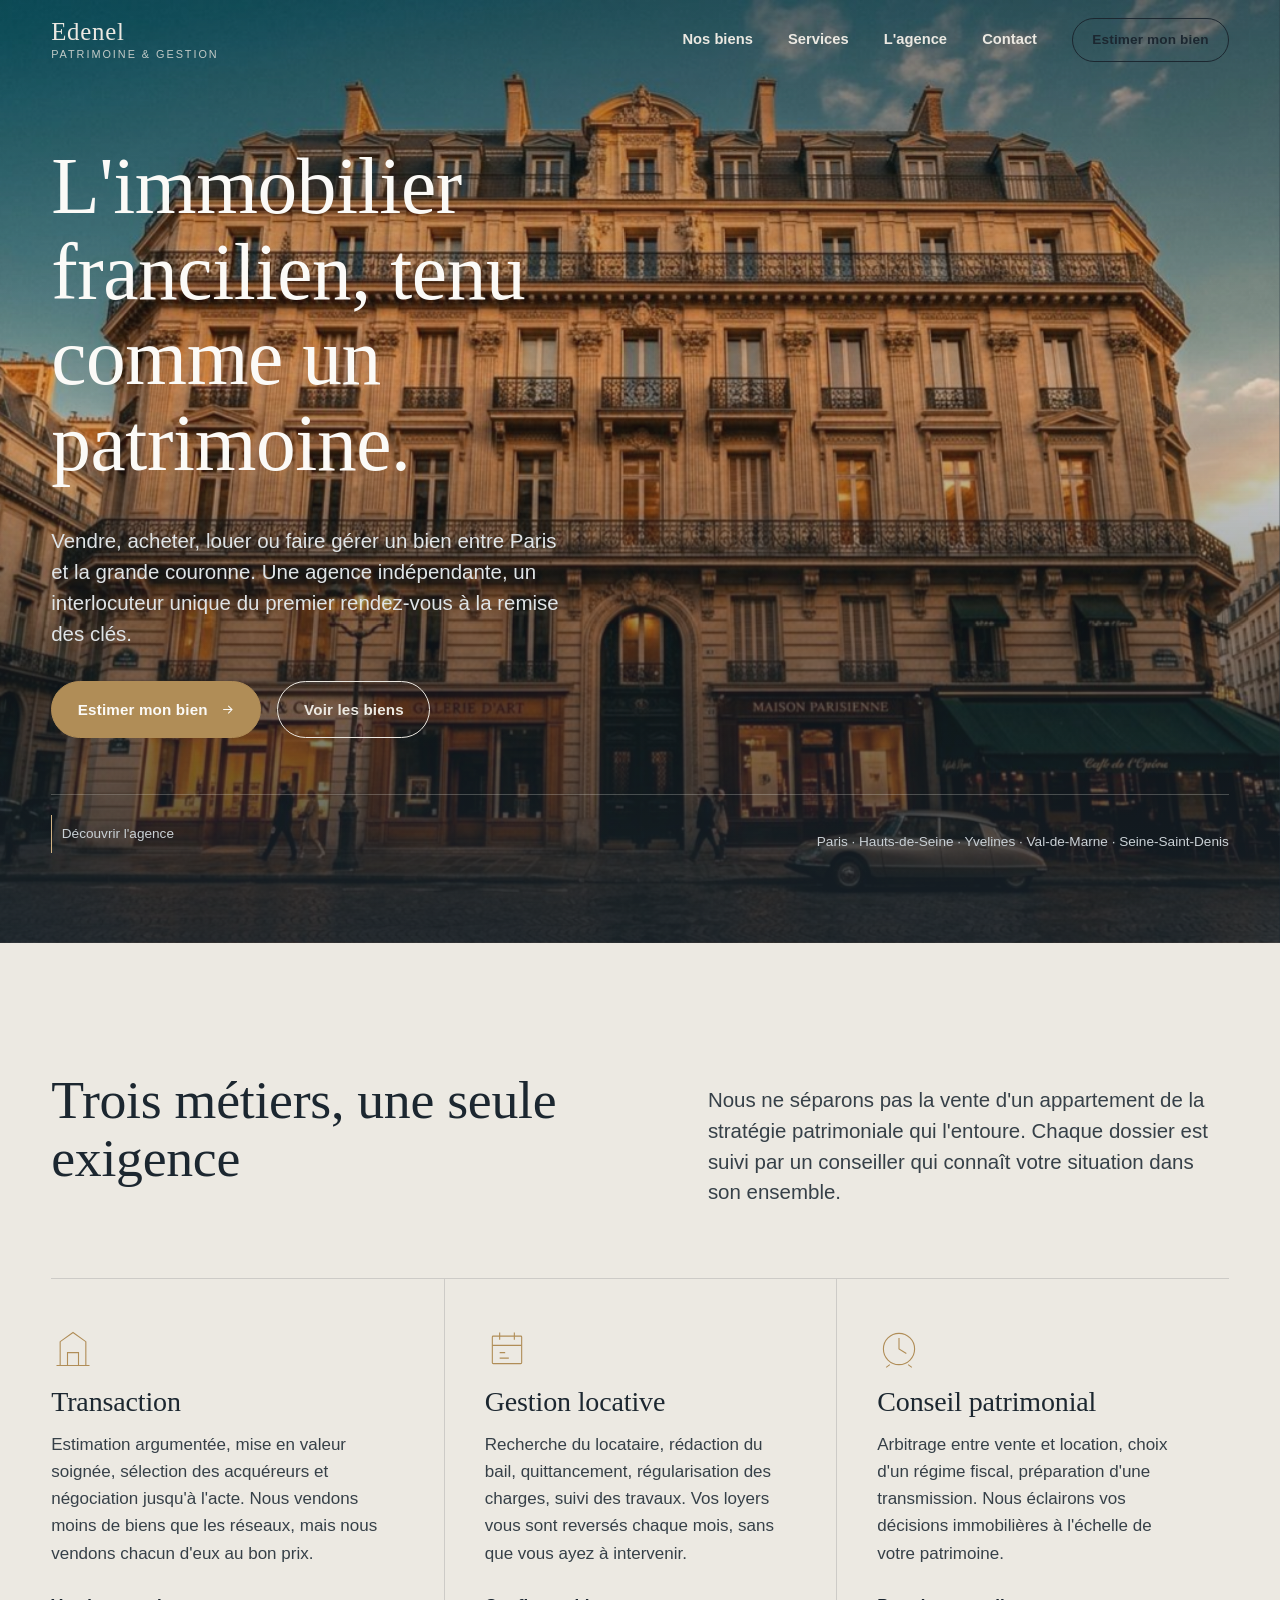
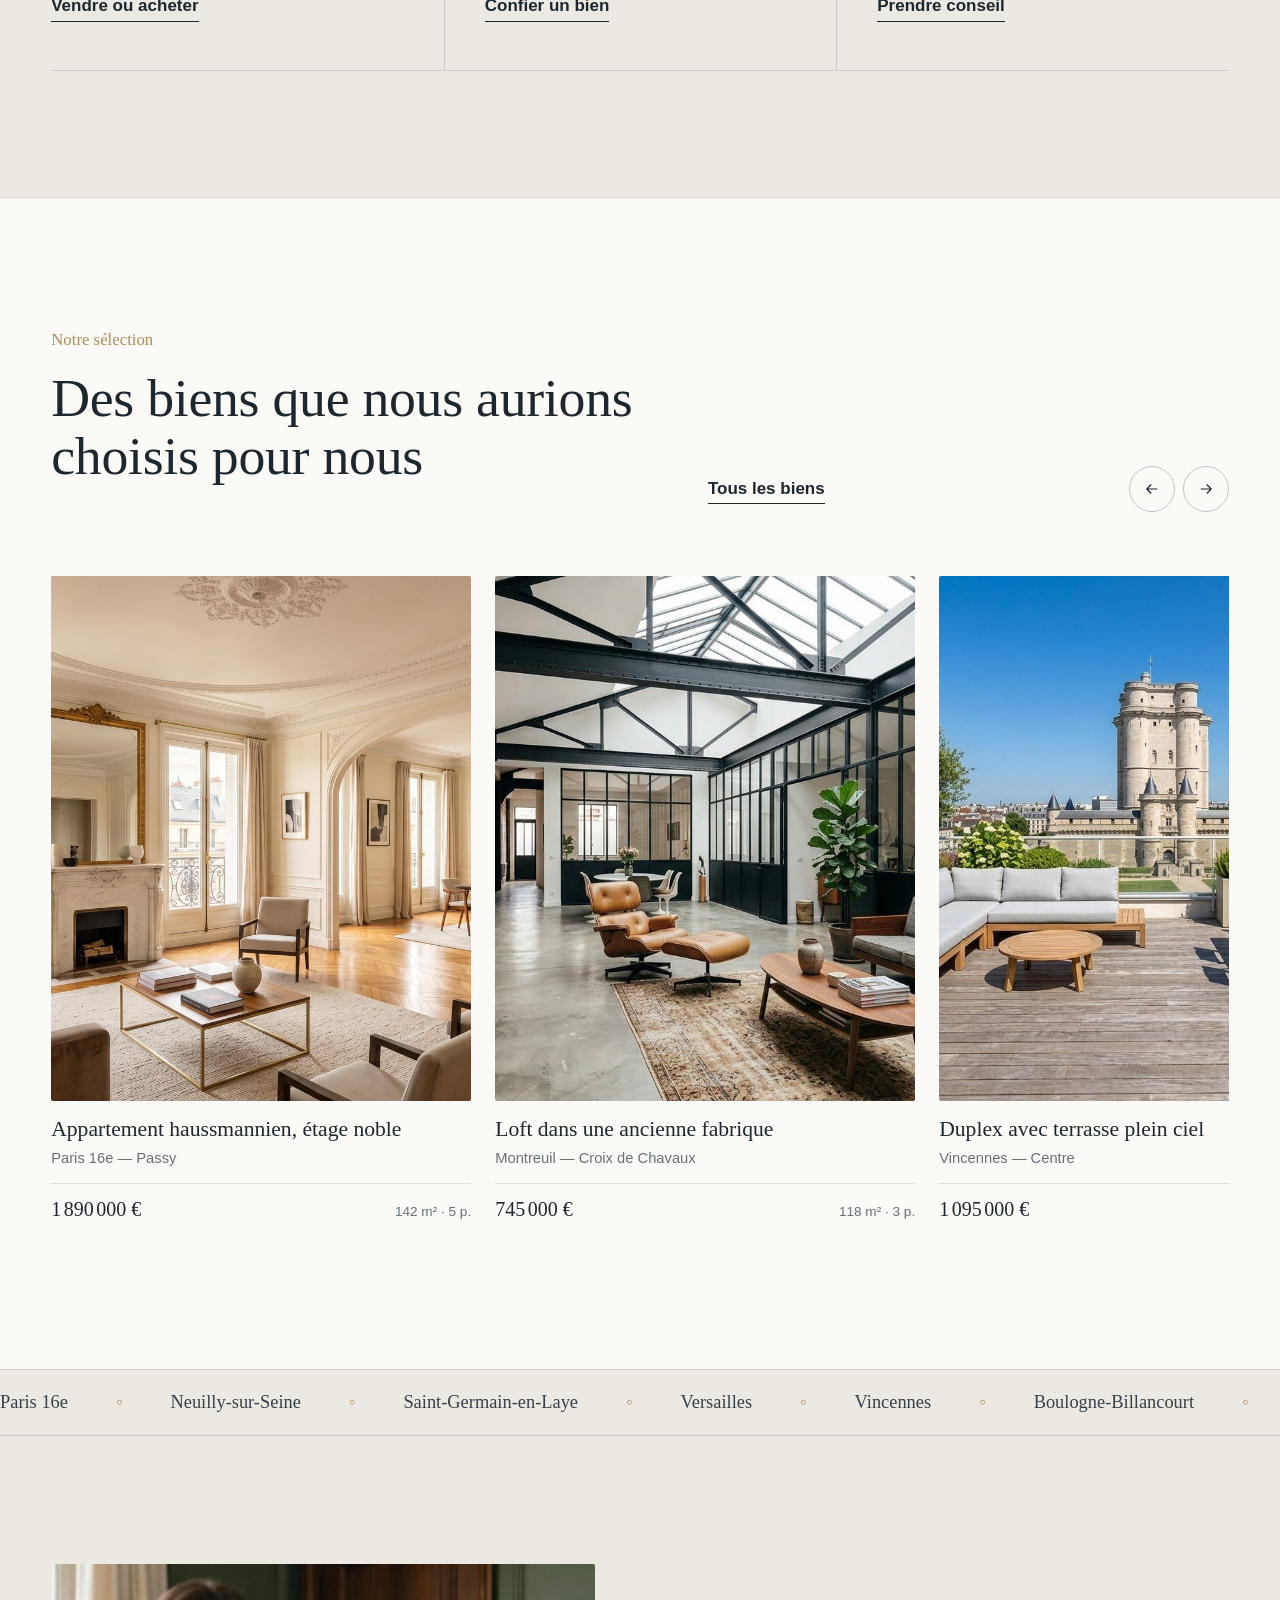
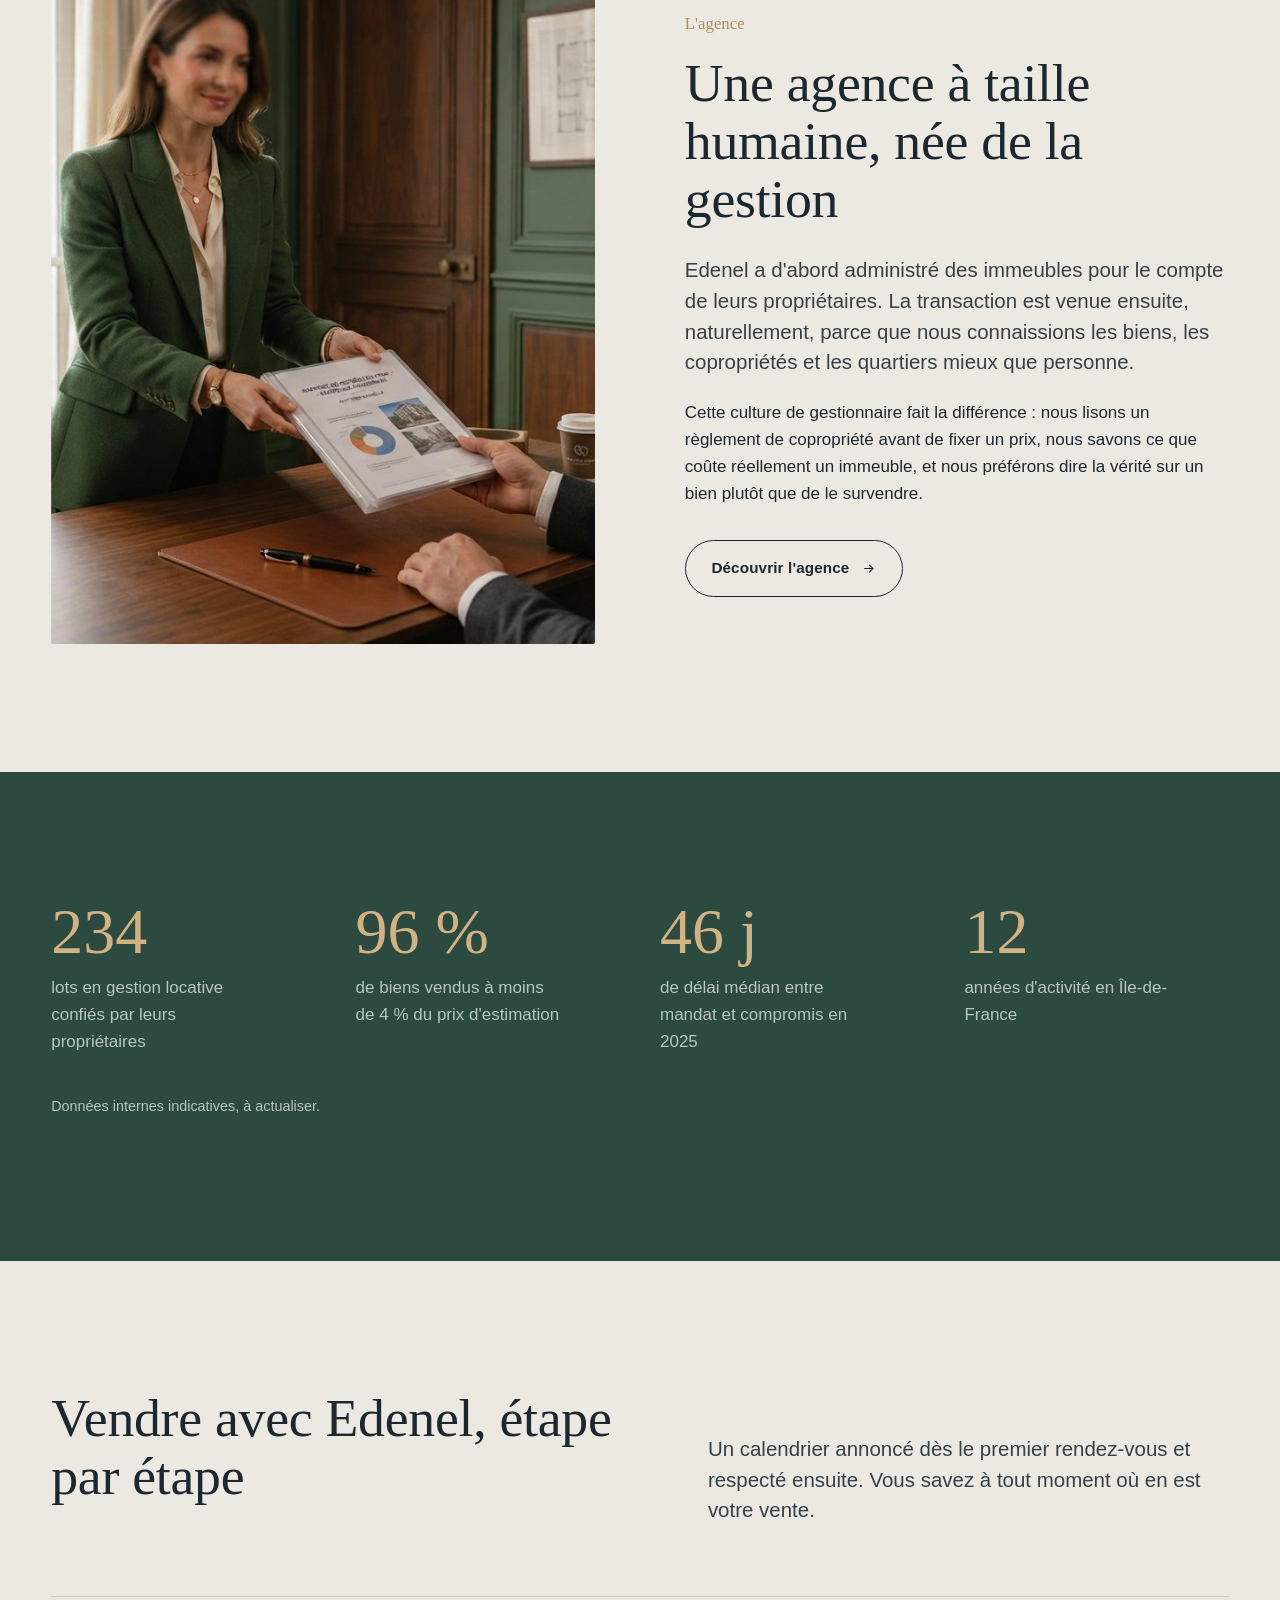
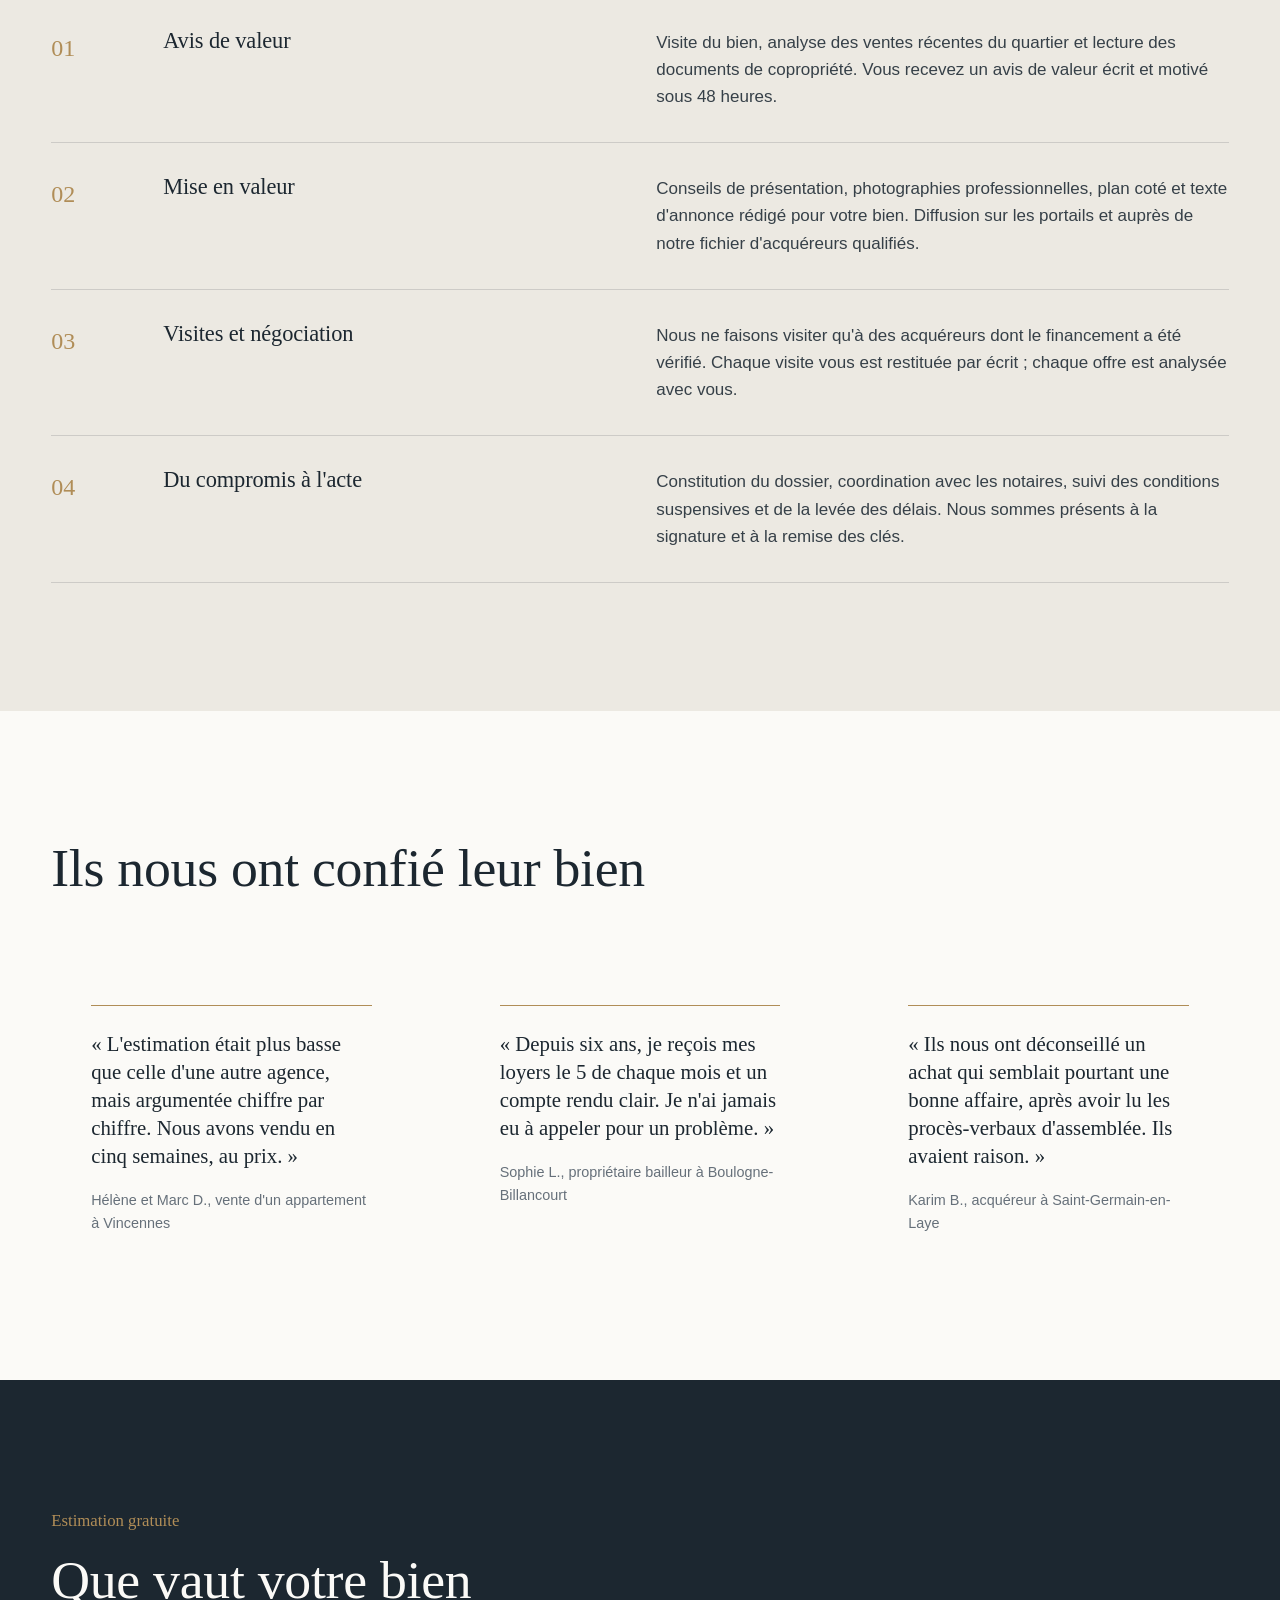
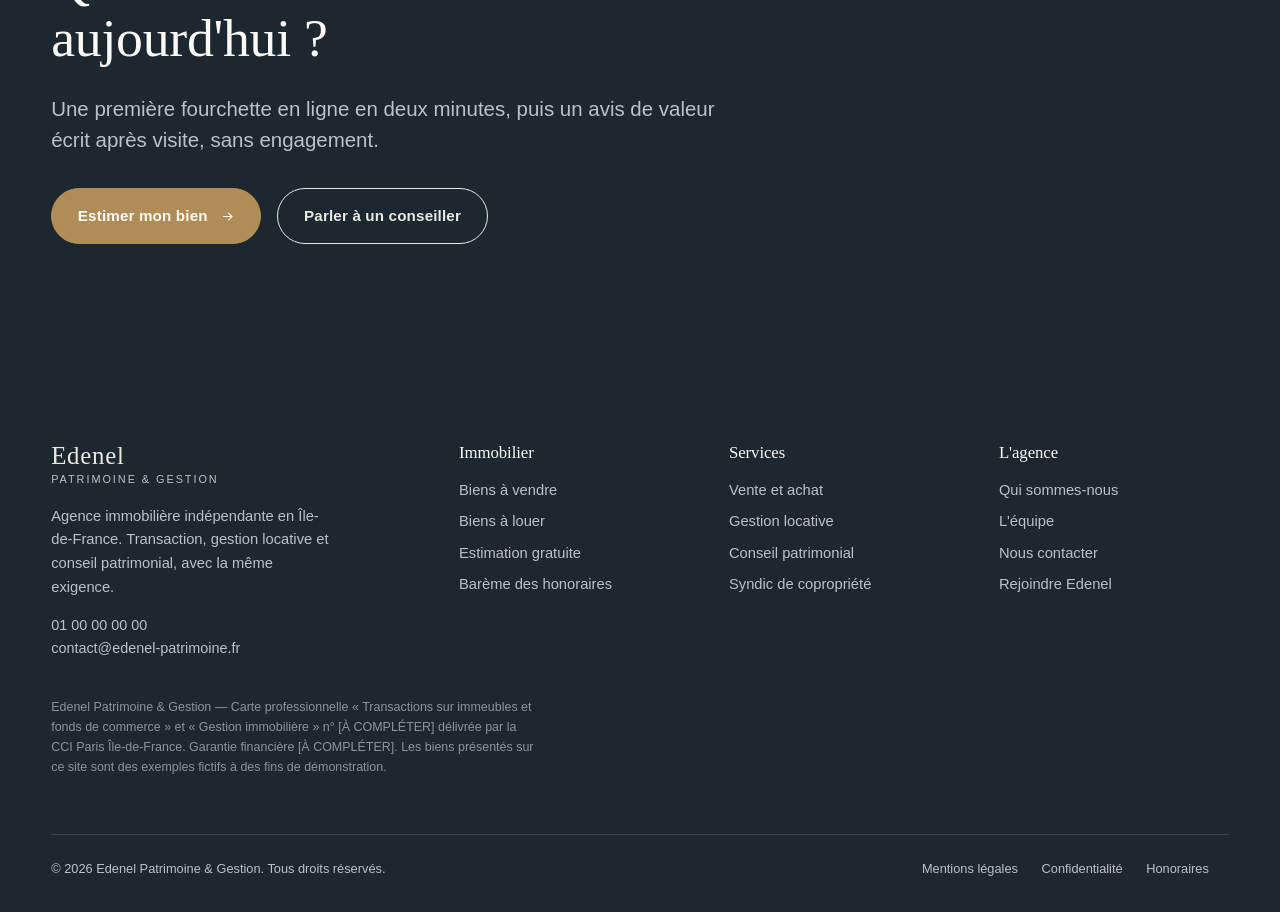
==== commit 3d268e2f: "Restore project: folders, README, all photos" ====
--- a/index.html
+++ b/index.html
@@ -8,12 +8,12 @@
 <meta property="og:title" content="Agence immobilière en Île-de-France | Edenel Patrimoine &amp; Gestion">
 <meta property="og:description" content="Edenel Patrimoine & Gestion, agence immobilière indépendante en Île-de-France : vente, achat, gestion locative et conseil patrimonial. Estimation gratuite.">
 <meta property="og:type" content="website">
-<meta property="og:image" content="og-image.jpg">
-<link rel="icon" href="favicon.svg" type="image/svg+xml">
+<meta property="og:image" content="assets/img/pages/og-image.jpg">
+<link rel="icon" href="assets/favicon.svg" type="image/svg+xml">
 <link rel="preconnect" href="https://fonts.googleapis.com">
 <link rel="preconnect" href="https://fonts.gstatic.com" crossorigin>
 <link href="https://fonts.googleapis.com/css2?family=Manrope:wght@400;500;600;700&family=Marcellus&display=swap" rel="stylesheet">
-<link rel="stylesheet" href="style.css">
+<link rel="stylesheet" href="css/style.css">
 </head>
 <body>
 <a class="skip" href="#main" style="position:absolute;left:-999px;top:0;background:#fff;padding:.5rem">Aller au contenu</a>
@@ -46,7 +46,7 @@
 
 <section class="hero">
   <div class="hero__media">
-    <img src="home-hero.jpg" alt="Façade haussmannienne en pierre de taille sous une lumière de fin d'après-midi, Paris">
+    <img src="assets/img/pages/home-hero.jpg" alt="Façade haussmannienne en pierre de taille sous une lumière de fin d'après-midi, Paris">
   </div>
   <div class="wrap hero__inner">
     <h1>
@@ -124,7 +124,7 @@
 <section class="section">
   <div class="wrap split">
     <div class="split__media reveal-img">
-      <div class="ph " data-label="Accueil — L'agence"><img src="home-agence.jpg" alt="Conseillère Edenel présentant un dossier à un couple dans le salon de l'agence" loading="lazy"></div>
+      <div class="ph " data-label="Accueil — L'agence"><img src="assets/img/pages/home-agence.jpg" alt="Conseillère Edenel présentant un dossier à un couple dans le salon de l'agence" loading="lazy"></div>
     </div>
     <div>
       <span class="kicker">L'agence</span>
@@ -243,7 +243,7 @@
     </div>
   </div>
 </footer>
-<script src="data.js"></script>
-<script src="main.js"></script>
+<script src="js/data.js"></script>
+<script src="js/main.js"></script>
 </body>
 </html>
--- a/css/style.css
+++ b/css/style.css
@@ -0,0 +1,473 @@
+/* ==========================================================================
+   Edenel Patrimoine & Gestion — feuille de style
+   Palette : pierre de taille / zinc des toits parisiens / laiton / jardin
+   Typographies : Marcellus (titres) · Manrope (texte)
+   ========================================================================== */
+
+:root {
+  --pierre: #ece9e2;
+  --pierre-2: #e2ded4;
+  --blanc: #fbfaf7;
+  --zinc: #1c2730;
+  --zinc-2: #364048;
+  --zinc-soft: #66707a;
+  --laiton: #b08d57;
+  --laiton-2: #d1b283;
+  --jardin: #2c4a40;
+  --jardin-2: #223b33;
+
+  --font-display: "Marcellus", "Cormorant Garamond", Georgia, serif;
+  --font-body: "Manrope", "Helvetica Neue", Arial, sans-serif;
+
+  --measure: 62ch;
+  --gutter: clamp(1.25rem, 4vw, 3.5rem);
+  --section: clamp(4.5rem, 10vw, 9rem);
+  --radius: 2px;
+
+  --ease-out: cubic-bezier(.22, 1, .36, 1);
+  --ease-in-out: cubic-bezier(.65, 0, .35, 1);
+}
+
+/* ---------- Base ---------- */
+*, *::before, *::after { box-sizing: border-box; }
+html { scroll-behavior: smooth; -webkit-text-size-adjust: 100%; }
+body {
+  margin: 0;
+  font-family: var(--font-body);
+  font-size: 1.0625rem;
+  line-height: 1.6;
+  color: var(--zinc);
+  background: var(--pierre);
+  -webkit-font-smoothing: antialiased;
+  overflow-x: hidden;
+}
+img { display: block; max-width: 100%; height: auto; }
+a { color: inherit; text-decoration: none; }
+button { font: inherit; color: inherit; background: none; border: 0; cursor: pointer; }
+ul, ol { margin: 0; padding: 0; list-style: none; }
+p { margin: 0 0 1em; max-width: var(--measure); }
+:focus-visible { outline: 2px solid var(--laiton); outline-offset: 3px; }
+::selection { background: var(--laiton-2); color: var(--zinc); }
+
+h1, h2, h3, h4 {
+  font-family: var(--font-display);
+  font-weight: 400;
+  line-height: 1.08;
+  letter-spacing: -0.005em;
+  margin: 0 0 .5em;
+  color: var(--zinc);
+}
+h1 { font-size: clamp(2.6rem, 6.2vw, 5.4rem); }
+h2 { font-size: clamp(2rem, 4.2vw, 3.4rem); }
+h3 { font-size: clamp(1.35rem, 2.2vw, 1.75rem); }
+h4 { font-size: 1.15rem; }
+.lead { font-size: clamp(1.15rem, 1.6vw, 1.35rem); line-height: 1.5; color: var(--zinc-2); }
+.muted { color: var(--zinc-soft); }
+.small { font-size: .9rem; }
+.kicker {
+  font-family: var(--font-display);
+  font-size: 1.05rem;
+  color: var(--laiton);
+  margin-bottom: 1rem;
+  display: block;
+}
+
+.wrap { width: min(100% - 2 * var(--gutter), 1280px); margin-inline: auto; }
+.wrap--narrow { width: min(100% - 2 * var(--gutter), 820px); margin-inline: auto; }
+.section { padding-block: var(--section); }
+.section--tight { padding-block: calc(var(--section) * .6); }
+.section--dark { background: var(--zinc); color: var(--pierre); }
+.section--dark h1, .section--dark h2, .section--dark h3, .section--dark h4 { color: var(--blanc); }
+.section--dark .lead, .section--dark .muted { color: #b9c2ca; }
+.section--jardin { background: var(--jardin); color: var(--pierre); }
+.section--jardin h2, .section--jardin h3 { color: var(--blanc); }
+.section--jardin .muted { color: #b7c6bf; }
+.section--jardin .lead { color: #d3ddd8; }
+.section--blanc { background: var(--blanc); }
+
+.section-head { display: grid; gap: 1.25rem; margin-bottom: clamp(2.5rem, 5vw, 4rem); }
+@media (min-width: 800px) {
+  .section-head { grid-template-columns: 1.1fr .9fr; align-items: end; }
+  .section-head p { margin: 0 0 .35rem; }
+}
+
+/* ---------- Boutons & liens ---------- */
+.btn {
+  display: inline-flex; align-items: center; gap: .75rem;
+  padding: .95rem 1.6rem;
+  font-weight: 600; font-size: .95rem; letter-spacing: .01em;
+  border: 1px solid var(--zinc);
+  border-radius: 999px;
+  color: var(--zinc);
+  transition: background .35s var(--ease-out), color .35s var(--ease-out), transform .35s var(--ease-out);
+}
+.btn:hover { background: var(--zinc); color: var(--pierre); transform: translateY(-1px); }
+.btn--solid { background: var(--zinc); color: var(--pierre); }
+.btn--solid:hover { background: var(--zinc-2); }
+.btn--laiton { background: var(--laiton); border-color: var(--laiton); color: var(--blanc); }
+.btn--laiton:hover { background: var(--laiton-2); border-color: var(--laiton-2); color: var(--zinc); }
+.btn--light { border-color: var(--pierre); color: var(--pierre); }
+.btn--light:hover { background: var(--pierre); color: var(--zinc); }
+.btn svg { width: 1em; height: 1em; transition: transform .35s var(--ease-out); }
+.btn:hover svg { transform: translateX(3px); }
+
+.link {
+  position: relative; display: inline-block; font-weight: 600; padding-bottom: .15em;
+}
+.link::after {
+  content: ""; position: absolute; left: 0; bottom: 0; width: 100%; height: 1px;
+  background: currentColor; transform-origin: right; transform: scaleX(1);
+  transition: transform .45s var(--ease-out);
+}
+.link:hover::after { transform: scaleX(0); transform-origin: left; animation: relink .45s var(--ease-out) .15s forwards; }
+@keyframes relink { from { transform: scaleX(0); transform-origin: left; } to { transform: scaleX(1); transform-origin: left; } }
+
+/* ---------- Header ---------- */
+.header {
+  position: fixed; inset: 0 0 auto 0; z-index: 50;
+  padding: 1.1rem 0;
+  transition: background .5s var(--ease-out), padding .5s var(--ease-out), box-shadow .5s;
+  color: var(--pierre);
+}
+.header .wrap { display: flex; align-items: center; justify-content: space-between; gap: 2rem; }
+.header--solid, .header--dark-page {
+  background: rgba(236, 233, 226, .92);
+  backdrop-filter: blur(12px);
+  -webkit-backdrop-filter: blur(12px);
+  color: var(--zinc);
+  padding: .7rem 0;
+  box-shadow: 0 1px 0 rgba(28, 39, 48, .08);
+}
+.brand { display: flex; flex-direction: column; line-height: 1; }
+.brand__name { font-family: var(--font-display); font-size: 1.55rem; letter-spacing: .03em; }
+.brand__sub { font-size: .68rem; letter-spacing: .18em; text-transform: uppercase; opacity: .8; margin-top: .3rem; }
+.nav { display: none; gap: 2.2rem; align-items: center; }
+.nav a { font-size: .92rem; font-weight: 600; position: relative; padding: .3rem 0; }
+.nav a::after {
+  content: ""; position: absolute; left: 0; bottom: 0; height: 1px; width: 100%;
+  background: currentColor; transform: scaleX(0); transform-origin: right;
+  transition: transform .4s var(--ease-out);
+}
+.nav a:hover::after, .nav a[aria-current="page"]::after { transform: scaleX(1); transform-origin: left; }
+.nav .btn { padding: .65rem 1.2rem; font-size: .85rem; }
+.header .btn { border-color: currentColor; }
+.header:not(.header--solid):not(.header--dark-page) .btn:hover { background: var(--pierre); color: var(--zinc); }
+.burger { display: inline-flex; flex-direction: column; gap: 5px; padding: .5rem; }
+@media (min-width: 960px) { .nav { display: flex; } .burger { display: none; } }
+.burger span { width: 26px; height: 1.5px; background: currentColor; transition: transform .4s var(--ease-out), opacity .3s; }
+.burger[aria-expanded="true"] span:nth-child(1) { transform: translateY(6.5px) rotate(45deg); }
+.burger[aria-expanded="true"] span:nth-child(2) { opacity: 0; }
+.burger[aria-expanded="true"] span:nth-child(3) { transform: translateY(-6.5px) rotate(-45deg); }
+
+.mobile-nav {
+  position: fixed; inset: 0; z-index: 40; background: var(--zinc); color: var(--pierre);
+  display: flex; flex-direction: column; justify-content: center; padding: var(--gutter);
+  clip-path: inset(0 0 100% 0);
+  transition: clip-path .6s var(--ease-in-out);
+}
+.mobile-nav.is-open { clip-path: inset(0 0 0 0); }
+.mobile-nav a { font-family: var(--font-display); font-size: clamp(2rem, 8vw, 3rem); padding: .35rem 0; opacity: 0; transform: translateY(14px); transition: opacity .5s, transform .5s var(--ease-out); }
+.mobile-nav.is-open a { opacity: 1; transform: none; }
+.mobile-nav.is-open a:nth-child(1) { transition-delay: .25s } .mobile-nav.is-open a:nth-child(2) { transition-delay: .3s }
+.mobile-nav.is-open a:nth-child(3) { transition-delay: .35s } .mobile-nav.is-open a:nth-child(4) { transition-delay: .4s }
+.mobile-nav.is-open a:nth-child(5) { transition-delay: .45s } .mobile-nav.is-open a:nth-child(6) { transition-delay: .5s }
+.mobile-nav__foot { margin-top: 2rem; font-size: .9rem; color: #b9c2ca; }
+body.nav-open { overflow: hidden; }
+
+/* ---------- Hero (accueil) ---------- */
+.hero {
+  position: relative; min-height: 100svh; display: grid; align-items: end;
+  color: var(--pierre); overflow: hidden; isolation: isolate;
+}
+.hero__media { position: absolute; inset: 0; z-index: -1; background: linear-gradient(160deg, #3a4a56, #1c2730); }
+.hero__media img { width: 100%; height: 100%; object-fit: cover; will-change: transform; }
+.hero__media::after {
+  content: ""; position: absolute; inset: 0;
+  background: linear-gradient(180deg, rgba(28,39,48,.35) 0%, rgba(28,39,48,.15) 40%, rgba(28,39,48,.78) 100%);
+}
+.hero__inner { padding-bottom: clamp(3rem, 7vw, 6rem); padding-top: 9rem; }
+.hero h1 { color: var(--blanc); max-width: 14ch; }
+.hero .lead { color: #dfe4e7; max-width: 46ch; }
+.hero__actions { display: flex; flex-wrap: wrap; gap: 1rem; margin-top: 2rem; }
+.hero__foot {
+  display: flex; justify-content: space-between; align-items: flex-end; gap: 2rem;
+  margin-top: 3.5rem; padding-top: 1.25rem; border-top: 1px solid rgba(236,233,226,.25);
+  font-size: .85rem; color: #c9d0d5;
+}
+.hero__scroll { display: inline-flex; align-items: center; gap: .6rem; }
+.hero__scroll i { display: block; width: 1px; height: 38px; background: var(--laiton-2); transform-origin: top; animation: scrollline 2.2s var(--ease-in-out) infinite; }
+@keyframes scrollline { 0% { transform: scaleY(0); transform-origin: top } 45% { transform: scaleY(1); transform-origin: top } 55% { transform: scaleY(1); transform-origin: bottom } 100% { transform: scaleY(0); transform-origin: bottom } }
+
+/* Séquence d'entrée (unique moment orchestré) */
+.hero__media { clip-path: inset(100% 0 0 0); }
+.hero__media img { transform: scale(1.12); }
+.hero .rise { display: block; overflow: hidden; }
+.hero .rise > span { display: block; transform: translateY(110%); }
+.hero .fade { opacity: 0; transform: translateY(12px); }
+.is-loaded .hero__media { animation: curtain 1.4s var(--ease-in-out) forwards; }
+.is-loaded .hero__media img { animation: settle 2.2s var(--ease-out) .2s forwards; }
+.is-loaded .hero .rise > span { animation: riseup 1.1s var(--ease-out) forwards; }
+.is-loaded .hero .rise:nth-child(2) > span { animation-delay: .1s }
+.is-loaded .hero .rise:nth-child(3) > span { animation-delay: .2s }
+.is-loaded .hero .fade { animation: fadeup .9s var(--ease-out) 1s forwards; }
+.is-loaded .hero .fade--late { animation-delay: 1.25s; }
+@keyframes curtain { from { clip-path: inset(100% 0 0 0) } to { clip-path: inset(0 0 0 0) } }
+@keyframes settle { from { transform: scale(1.12) } to { transform: scale(1) } }
+@keyframes riseup { from { transform: translateY(110%) } to { transform: translateY(0) } }
+@keyframes fadeup { from { opacity: 0; transform: translateY(12px) } to { opacity: 1; transform: none } }
+.hero .rise > span { animation-delay: .55s; }
+
+/* ---------- Bandeau de page (pages intérieures) ---------- */
+.page-hero { padding-top: clamp(8rem, 16vw, 12rem); padding-bottom: clamp(3rem, 6vw, 5rem); }
+.page-hero h1 { max-width: 16ch; }
+.page-hero .lead { margin-top: 1rem; }
+.page-hero--image { position: relative; color: var(--pierre); min-height: 62vh; display: grid; align-items: end; isolation: isolate; }
+.page-hero--image h1 { color: var(--blanc); }
+.page-hero--image .lead { color: #dfe4e7; }
+.page-hero--image .hero__media { clip-path: none; }
+.page-hero--image .hero__media img { transform: none; }
+
+/* ---------- Métiers (3 colonnes séparées par des filets) ---------- */
+.metiers { display: grid; gap: 0; border-top: 1px solid rgba(28,39,48,.15); }
+.metier { padding: 2.5rem 0; border-bottom: 1px solid rgba(28,39,48,.15); }
+.metier h3 { margin-top: 1rem; }
+.metier p { color: var(--zinc-2); }
+.metier .link { margin-top: .5rem; }
+.metier__icon { width: 44px; height: 44px; color: var(--laiton); }
+.metier__icon svg { width: 100%; height: 100%; stroke: currentColor; fill: none; stroke-width: 1.2; }
+@media (min-width: 860px) {
+  .metiers { grid-template-columns: repeat(3, 1fr); border-bottom: 1px solid rgba(28,39,48,.15); }
+  .metier { padding: 3rem 2.5rem 3rem 0; border-bottom: 0; }
+  .metier + .metier { padding-left: 2.5rem; border-left: 1px solid rgba(28,39,48,.15); }
+}
+
+/* ---------- Biens : rangée défilante (accueil) ---------- */
+.strip { display: flex; gap: 1.5rem; overflow-x: auto; padding-bottom: 1rem; scroll-snap-type: x mandatory; scrollbar-width: none; }
+.strip::-webkit-scrollbar { display: none; }
+.strip .card { flex: 0 0 min(78vw, 420px); scroll-snap-align: start; }
+.strip-nav { display: flex; gap: .5rem; }
+.strip-nav button {
+  width: 46px; height: 46px; border: 1px solid rgba(28,39,48,.25); border-radius: 50%;
+  display: grid; place-items: center; transition: background .3s, color .3s;
+}
+.strip-nav button:hover { background: var(--zinc); color: var(--pierre); }
+.strip-nav svg { width: 18px; height: 18px; }
+
+/* ---------- Carte de bien ---------- */
+.card { display: block; }
+.card__media { position: relative; aspect-ratio: 4 / 5; overflow: hidden; background: var(--pierre-2); border-radius: var(--radius); }
+.card__media img { width: 100%; height: 100%; object-fit: cover; transition: transform 1.2s var(--ease-out); }
+.card:hover .card__media img { transform: scale(1.05); }
+.card__tag {
+  position: absolute; top: 1rem; left: 1rem; padding: .35rem .7rem; font-size: .72rem; font-weight: 700; letter-spacing: .08em;
+  background: rgba(251,250,247,.92); color: var(--zinc); border-radius: 999px;
+}
+.card__tag--loc { background: var(--jardin); color: var(--pierre); }
+.card__body { padding-top: 1rem; display: grid; gap: .25rem; }
+.card__title { font-family: var(--font-display); font-size: 1.35rem; line-height: 1.2; }
+.card__loc { color: var(--zinc-soft); font-size: .92rem; }
+.card__meta { display: flex; justify-content: space-between; align-items: baseline; margin-top: .5rem; padding-top: .6rem; border-top: 1px solid rgba(28,39,48,.12); }
+.card__price { font-family: var(--font-display); font-size: 1.25rem; }
+.card__specs { font-size: .85rem; color: var(--zinc-soft); }
+
+.grid-biens { display: grid; gap: 2.2rem 1.5rem; grid-template-columns: repeat(auto-fill, minmax(280px, 1fr)); }
+
+/* Placeholder image élégant (le site tient debout sans les visuels) */
+.ph { position: relative; overflow: hidden; background: linear-gradient(160deg, var(--pierre-2), #cfc9bc); }
+.ph::before {
+  content: attr(data-label); position: absolute; inset: 0; display: grid; place-items: center;
+  font-family: var(--font-display); font-size: .95rem; letter-spacing: .1em; color: rgba(28,39,48,.45); text-align: center; padding: 1rem;
+}
+.ph img { position: relative; z-index: 1; }
+img.is-missing { display: none; }
+.split__media > .ph, .hero__media > .ph { height: 100%; }
+
+/* ---------- Chiffres ---------- */
+.stats { display: grid; gap: 2.5rem; grid-template-columns: repeat(2, 1fr); }
+@media (min-width: 820px) { .stats { grid-template-columns: repeat(4, 1fr); } }
+.stat__num { font-family: var(--font-display); font-size: clamp(2.6rem, 5vw, 4rem); line-height: 1; color: var(--laiton-2); }
+.stat__label { margin-top: .6rem; color: #b7c6bf; max-width: 22ch; }
+
+/* ---------- Split (image + texte) ---------- */
+.split { display: grid; gap: 2.5rem; align-items: center; }
+@media (min-width: 900px) {
+  .split { grid-template-columns: 1fr 1fr; gap: clamp(3rem, 7vw, 7rem); }
+  .split--rev > :first-child { order: 2; }
+}
+.split__media { aspect-ratio: 4 / 5; border-radius: var(--radius); overflow: hidden; }
+.split__media--wide { aspect-ratio: 5 / 4; }
+.split__media img { width: 100%; height: 100%; object-fit: cover; }
+.split .btn { margin-top: 1rem; }
+
+/* Révélation d'image au défilement */
+.reveal-img { clip-path: inset(0 0 100% 0); transition: clip-path 1.3s var(--ease-in-out); }
+.reveal-img img { transform: scale(1.08); transition: transform 1.6s var(--ease-out); }
+.reveal-img.in { clip-path: inset(0 0 0 0); }
+.reveal-img.in img { transform: scale(1); }
+
+/* Révélation texte (utilisée avec parcimonie : titres de sections) */
+.reveal { opacity: 0; transform: translateY(18px); transition: opacity .9s var(--ease-out), transform .9s var(--ease-out); }
+.reveal.in { opacity: 1; transform: none; }
+
+/* ---------- Processus (séquence numérotée) ---------- */
+.steps { display: grid; gap: 0; counter-reset: step; border-top: 1px solid rgba(28,39,48,.15); }
+.step { display: grid; grid-template-columns: 4rem 1fr; gap: 1rem; padding: 2rem 0; border-bottom: 1px solid rgba(28,39,48,.15); }
+.step::before { counter-increment: step; content: counter(step, decimal-leading-zero); font-family: var(--font-display); font-size: 1.5rem; color: var(--laiton); }
+.step h3 { font-size: 1.4rem; }
+.step p { margin: 0; color: var(--zinc-2); }
+@media (min-width: 900px) { .step { grid-template-columns: 6rem 1fr 1.2fr; align-items: start; } .step h3 { margin: 0; } }
+
+/* ---------- Témoignages ---------- */
+.quotes { display: grid; gap: 2rem; }
+@media (min-width: 900px) { .quotes { grid-template-columns: repeat(3, 1fr); gap: 3rem; } }
+.quote { padding-top: 1.5rem; border-top: 1px solid var(--laiton); }
+.quote blockquote { margin: 0; font-family: var(--font-display); font-size: 1.3rem; line-height: 1.35; }
+.quote figcaption { margin-top: 1.2rem; font-size: .9rem; color: var(--zinc-soft); }
+
+/* ---------- Bande d'appel ---------- */
+.cta { text-align: left; }
+.cta h2 { max-width: 20ch; }
+.cta__row { display: flex; flex-wrap: wrap; gap: 1rem; margin-top: 2rem; }
+
+/* ---------- Footer ---------- */
+.footer { background: var(--zinc); color: #b9c2ca; padding: 4.5rem 0 2rem; font-size: .92rem; }
+.footer__grid { display: grid; gap: 2.5rem; }
+@media (min-width: 800px) { .footer__grid { grid-template-columns: 1.6fr 1fr 1fr 1fr; } }
+.footer .brand { color: var(--pierre); }
+.footer h4 { color: var(--blanc); font-size: 1.05rem; margin-bottom: 1rem; }
+.footer li { margin-bottom: .5rem; }
+.footer a:hover { color: var(--laiton-2); }
+.footer__bottom { display: flex; flex-wrap: wrap; justify-content: space-between; gap: 1rem; margin-top: 3.5rem; padding-top: 1.5rem; border-top: 1px solid rgba(236,233,226,.15); font-size: .8rem; }
+.footer__bottom a { margin-right: 1.25rem; }
+.footer__legal { margin-top: 1.5rem; font-size: .78rem; color: #8a959e; max-width: 70ch; }
+
+/* ---------- Filtres (page biens) ---------- */
+.filters { display: flex; flex-wrap: wrap; gap: .6rem; align-items: center; margin-bottom: 2.5rem; }
+.chip { padding: .55rem 1.1rem; border: 1px solid rgba(28,39,48,.25); border-radius: 999px; font-size: .88rem; font-weight: 600; transition: background .3s, color .3s, border-color .3s; }
+.chip:hover { border-color: var(--zinc); }
+.chip.is-active { background: var(--zinc); color: var(--pierre); border-color: var(--zinc); }
+.filters select {
+  font: inherit; font-size: .88rem; font-weight: 600; padding: .55rem 2.2rem .55rem 1.1rem; border-radius: 999px; border: 1px solid rgba(28,39,48,.25);
+  background: transparent url("data:image/svg+xml,%3Csvg xmlns='http://www.w3.org/2000/svg' width='12' height='12' viewBox='0 0 24 24' fill='none' stroke='%231c2730' stroke-width='2'%3E%3Cpath d='M6 9l6 6 6-6'/%3E%3C/svg%3E") no-repeat right 1rem center; appearance: none; color: var(--zinc);
+}
+.filters__count { margin-left: auto; color: var(--zinc-soft); font-size: .9rem; }
+.grid-biens .card { animation: fadeup .7s var(--ease-out) both; }
+.empty { padding: 4rem 0; text-align: center; color: var(--zinc-soft); }
+
+/* ---------- Fiche bien ---------- */
+.gallery { display: grid; gap: .75rem; grid-template-columns: 1fr; }
+@media (min-width: 800px) { .gallery { grid-template-columns: 2fr 1fr; grid-template-rows: 1fr 1fr; } .gallery > :first-child { grid-row: span 2; } }
+.gallery > div { aspect-ratio: 4/3; overflow: hidden; border-radius: var(--radius); }
+.gallery img { width: 100%; height: 100%; object-fit: cover; }
+.bien-head { display: grid; gap: 1.5rem; margin-top: 2.5rem; }
+@media (min-width: 900px) { .bien-head { grid-template-columns: 1.4fr 1fr; align-items: start; } }
+.bien-price { font-family: var(--font-display); font-size: clamp(2rem, 3.5vw, 2.8rem); }
+.specs { display: grid; grid-template-columns: repeat(auto-fit, minmax(120px, 1fr)); gap: 1rem; padding: 1.25rem 0; border-block: 1px solid rgba(28,39,48,.15); margin-block: 1.5rem; }
+.specs div span { display: block; font-size: .78rem; color: var(--zinc-soft); }
+.specs div strong { font-family: var(--font-display); font-weight: 400; font-size: 1.25rem; }
+.atouts li { padding: .5rem 0 .5rem 1.4rem; position: relative; }
+.atouts li::before { content: ""; position: absolute; left: 0; top: 1.05rem; width: .5rem; height: 1px; background: var(--laiton); }
+.dpe { display: inline-flex; align-items: center; gap: .5rem; font-size: .85rem; }
+.dpe b { display: inline-grid; place-items: center; width: 2rem; height: 2rem; border-radius: 4px; color: #fff; font-weight: 700; }
+.dpe-A b{background:#2b8a3e}.dpe-B b{background:#51a23a}.dpe-C b{background:#9ac33b}.dpe-D b{background:#f2c62d;color:#1c2730}.dpe-E b{background:#f0a12b}.dpe-F b{background:#e56b2f}.dpe-G b{background:#d2222d}
+.aside-card { background: var(--blanc); padding: 2rem; border-radius: var(--radius); border: 1px solid rgba(28,39,48,.1); position: sticky; top: 6rem; }
+.aside-card .btn { width: 100%; justify-content: center; margin-top: .75rem; }
+
+/* ---------- Formulaires ---------- */
+.form { display: grid; gap: 1.25rem; }
+.form__row { display: grid; gap: 1.25rem; }
+@media (min-width: 700px) { .form__row { grid-template-columns: 1fr 1fr; } }
+.field { display: grid; gap: .4rem; }
+.field label { font-size: .85rem; font-weight: 600; }
+.field input, .field select, .field textarea {
+  font: inherit; padding: .85rem 1rem; border: 1px solid rgba(28,39,48,.25); border-radius: var(--radius);
+  background: var(--blanc); color: var(--zinc); transition: border-color .3s, box-shadow .3s;
+}
+.field input:focus, .field select:focus, .field textarea:focus { outline: 0; border-color: var(--laiton); box-shadow: 0 0 0 3px rgba(176,141,87,.2); }
+.field textarea { min-height: 140px; resize: vertical; }
+.check { display: flex; gap: .7rem; align-items: flex-start; font-size: .85rem; color: var(--zinc-2); }
+.check input { margin-top: .3rem; }
+.form__note { font-size: .8rem; color: var(--zinc-soft); }
+.form-success { display: none; padding: 2rem; background: var(--blanc); border-left: 3px solid var(--jardin); }
+.form-success.is-visible { display: block; animation: fadeup .6s var(--ease-out); }
+
+/* Estimation : segments */
+.seg { display: flex; flex-wrap: wrap; gap: .5rem; }
+.seg label { cursor: pointer; }
+.seg input { position: absolute; opacity: 0; pointer-events: none; }
+.seg span { display: inline-block; padding: .6rem 1.1rem; border: 1px solid rgba(28,39,48,.25); border-radius: 999px; font-size: .9rem; font-weight: 600; transition: background .3s, color .3s; }
+.seg input:checked + span { background: var(--zinc); color: var(--pierre); border-color: var(--zinc); }
+.seg input:focus-visible + span { outline: 2px solid var(--laiton); outline-offset: 2px; }
+
+/* ---------- Équipe ---------- */
+.team { display: grid; gap: 2rem; grid-template-columns: repeat(auto-fill, minmax(230px, 1fr)); }
+.member__media { aspect-ratio: 3/4; overflow: hidden; border-radius: var(--radius); }
+.member__media img { width: 100%; height: 100%; object-fit: cover; filter: saturate(.85); transition: filter .6s; }
+.member:hover .member__media img { filter: saturate(1); }
+.member h4 { margin: 1rem 0 .1rem; }
+.member p { margin: 0; color: var(--zinc-soft); font-size: .9rem; }
+
+/* ---------- Valeurs / liste éditoriale ---------- */
+.values { display: grid; gap: 2.5rem; }
+@media (min-width: 800px) { .values { grid-template-columns: repeat(2, 1fr); gap: 3rem 4rem; } }
+.value h3 { font-size: 1.5rem; }
+.value p { color: var(--zinc-2); }
+
+/* Timeline (histoire — c'est une séquence) */
+.timeline { border-left: 1px solid var(--laiton); padding-left: 2rem; display: grid; gap: 2.2rem; }
+.timeline li { position: relative; }
+.timeline li::before { content: ""; position: absolute; left: calc(-2rem - 4px); top: .6rem; width: 7px; height: 7px; border-radius: 50%; background: var(--laiton); }
+.timeline time { font-family: var(--font-display); font-size: 1.3rem; display: block; margin-bottom: .2rem; }
+
+/* ---------- Accordéon FAQ ---------- */
+.faq { border-top: 1px solid rgba(28,39,48,.15); }
+.faq details { border-bottom: 1px solid rgba(28,39,48,.15); }
+.faq summary { list-style: none; cursor: pointer; display: flex; justify-content: space-between; align-items: center; gap: 1rem; padding: 1.4rem 0; font-family: var(--font-display); font-size: 1.25rem; }
+.faq summary::-webkit-details-marker { display: none; }
+.faq summary::after { content: "+"; font-size: 1.6rem; color: var(--laiton); transition: transform .4s var(--ease-out); }
+.faq details[open] summary::after { transform: rotate(45deg); }
+.faq .faq__body { padding: 0 0 1.5rem; color: var(--zinc-2); max-width: 65ch; animation: fadeup .5s var(--ease-out); }
+
+/* ---------- Honoraires (tableau) ---------- */
+.table { width: 100%; border-collapse: collapse; font-size: .95rem; }
+.table th, .table td { text-align: left; padding: 1rem .5rem; border-bottom: 1px solid rgba(28,39,48,.15); vertical-align: top; }
+.table th { font-family: var(--font-display); font-weight: 400; font-size: 1.05rem; }
+.table td:last-child, .table th:last-child { text-align: right; white-space: nowrap; }
+
+/* ---------- Pages légales ---------- */
+.legal h2 { font-size: 1.6rem; margin-top: 2.5rem; }
+.legal h3 { font-size: 1.2rem; margin-top: 1.5rem; }
+.legal p, .legal li { color: var(--zinc-2); max-width: 70ch; }
+.legal ul { padding-left: 1.2rem; list-style: disc; margin-bottom: 1em; }
+.legal .todo { background: #fff3d6; border-left: 3px solid var(--laiton); padding: .1rem .4rem; font-weight: 600; }
+
+/* ---------- Contact ---------- */
+.contact-grid { display: grid; gap: 3rem; }
+@media (min-width: 960px) { .contact-grid { grid-template-columns: 1fr 1.3fr; gap: 5rem; } }
+.contact-info dl { display: grid; gap: 1.2rem; margin: 0; }
+.contact-info dt { font-size: .8rem; color: var(--zinc-soft); }
+.contact-info dd { margin: 0; font-size: 1.05rem; }
+.map { aspect-ratio: 16/10; border-radius: var(--radius); overflow: hidden; margin-top: 2rem; }
+
+/* ---------- Défilement horizontal de mots (secteurs) ---------- */
+.ticker { overflow: hidden; border-block: 1px solid rgba(28,39,48,.15); padding: 1.1rem 0; }
+.ticker__track { display: flex; gap: 3rem; width: max-content; animation: ticker 40s linear infinite; }
+.ticker span { font-family: var(--font-display); font-size: 1.15rem; white-space: nowrap; color: var(--zinc-2); }
+.ticker span::after { content: "◦"; color: var(--laiton); margin-left: 3rem; }
+@keyframes ticker { to { transform: translateX(-50%); } }
+.ticker:hover .ticker__track { animation-play-state: paused; }
+
+/* ---------- Divers ---------- */
+.two-col { columns: 2; column-gap: 3rem; }
+@media (max-width: 700px) { .two-col { columns: 1; } }
+.divider { height: 1px; background: rgba(28,39,48,.15); }
+
+/* ---------- Réduction de mouvement ---------- */
+@media (prefers-reduced-motion: reduce) {
+  html { scroll-behavior: auto; }
+  *, *::before, *::after { animation-duration: .01ms !important; animation-iteration-count: 1 !important; transition-duration: .01ms !important; }
+  .hero__media, .reveal-img { clip-path: none !important; }
+  .hero .rise > span, .hero .fade, .reveal { transform: none !important; opacity: 1 !important; }
+  .hero__media img, .reveal-img img { transform: none !important; }
+  .ticker__track { animation: none; }
+}
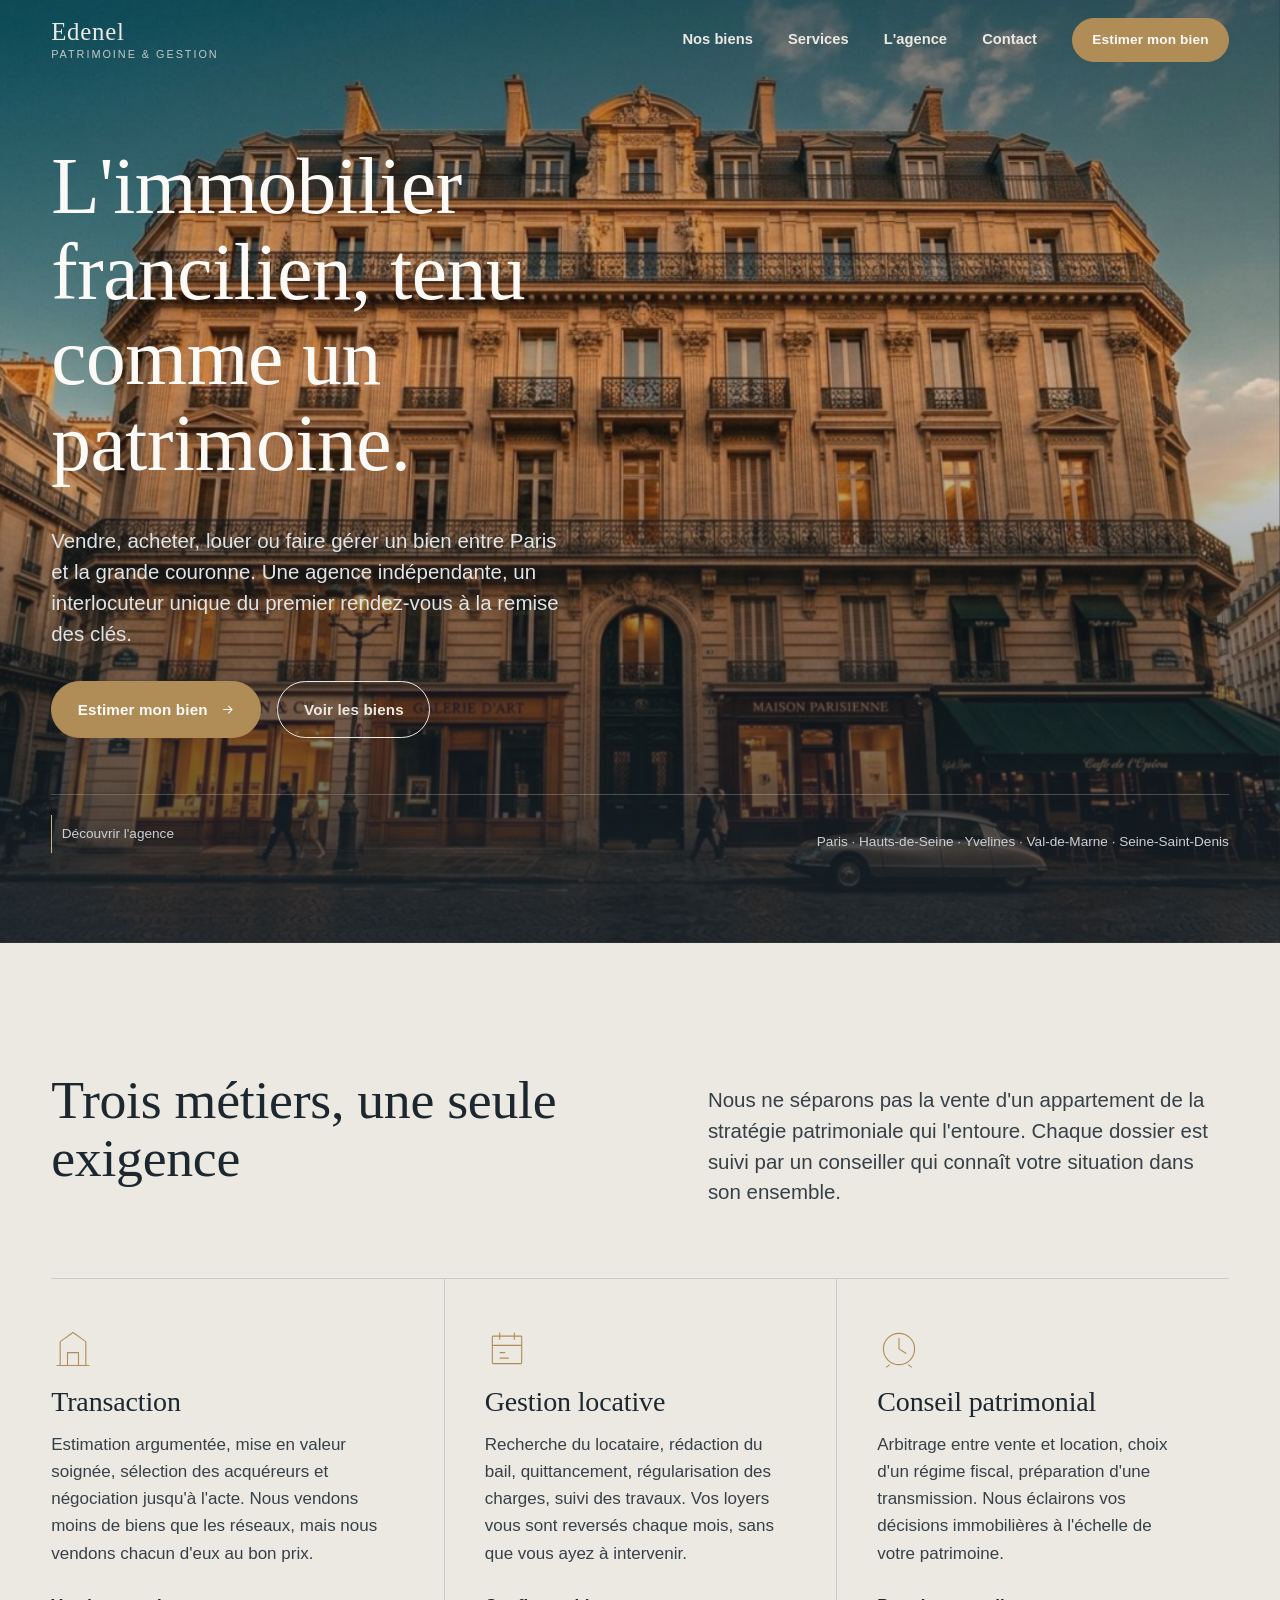
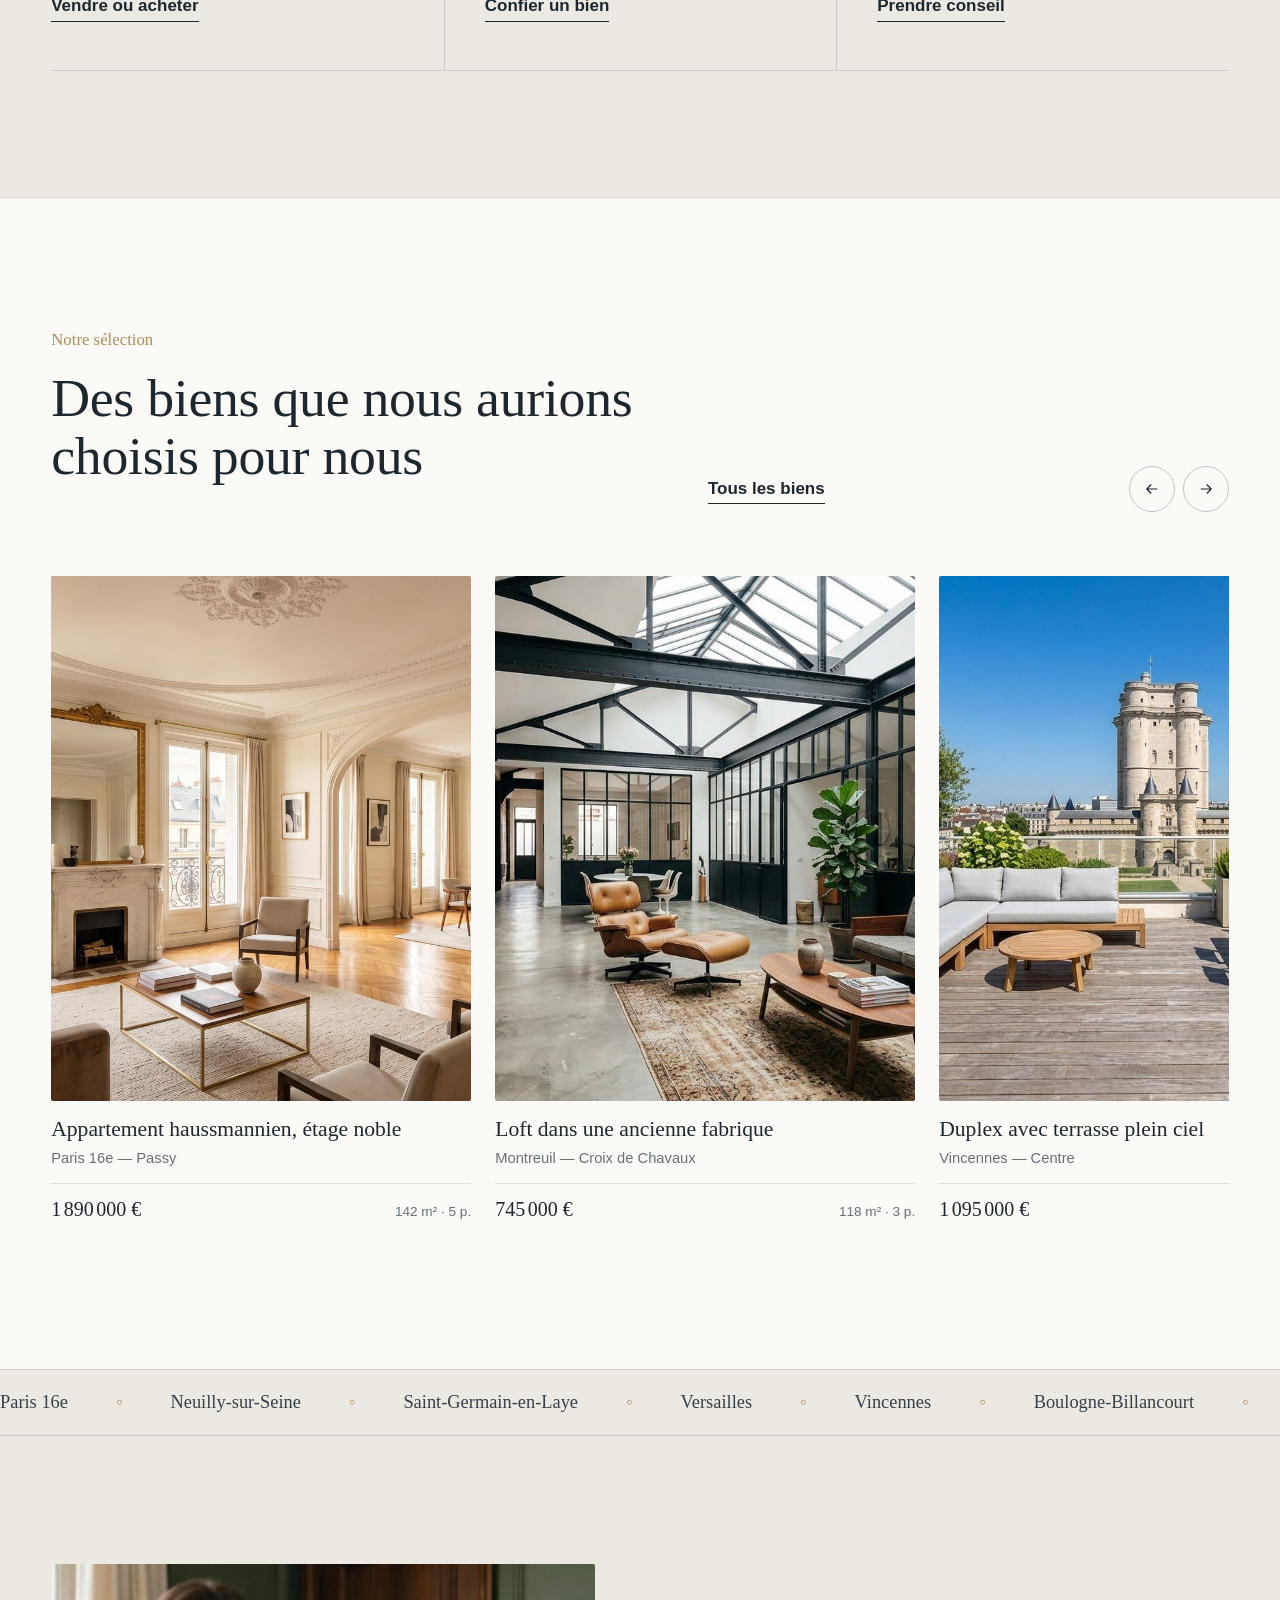
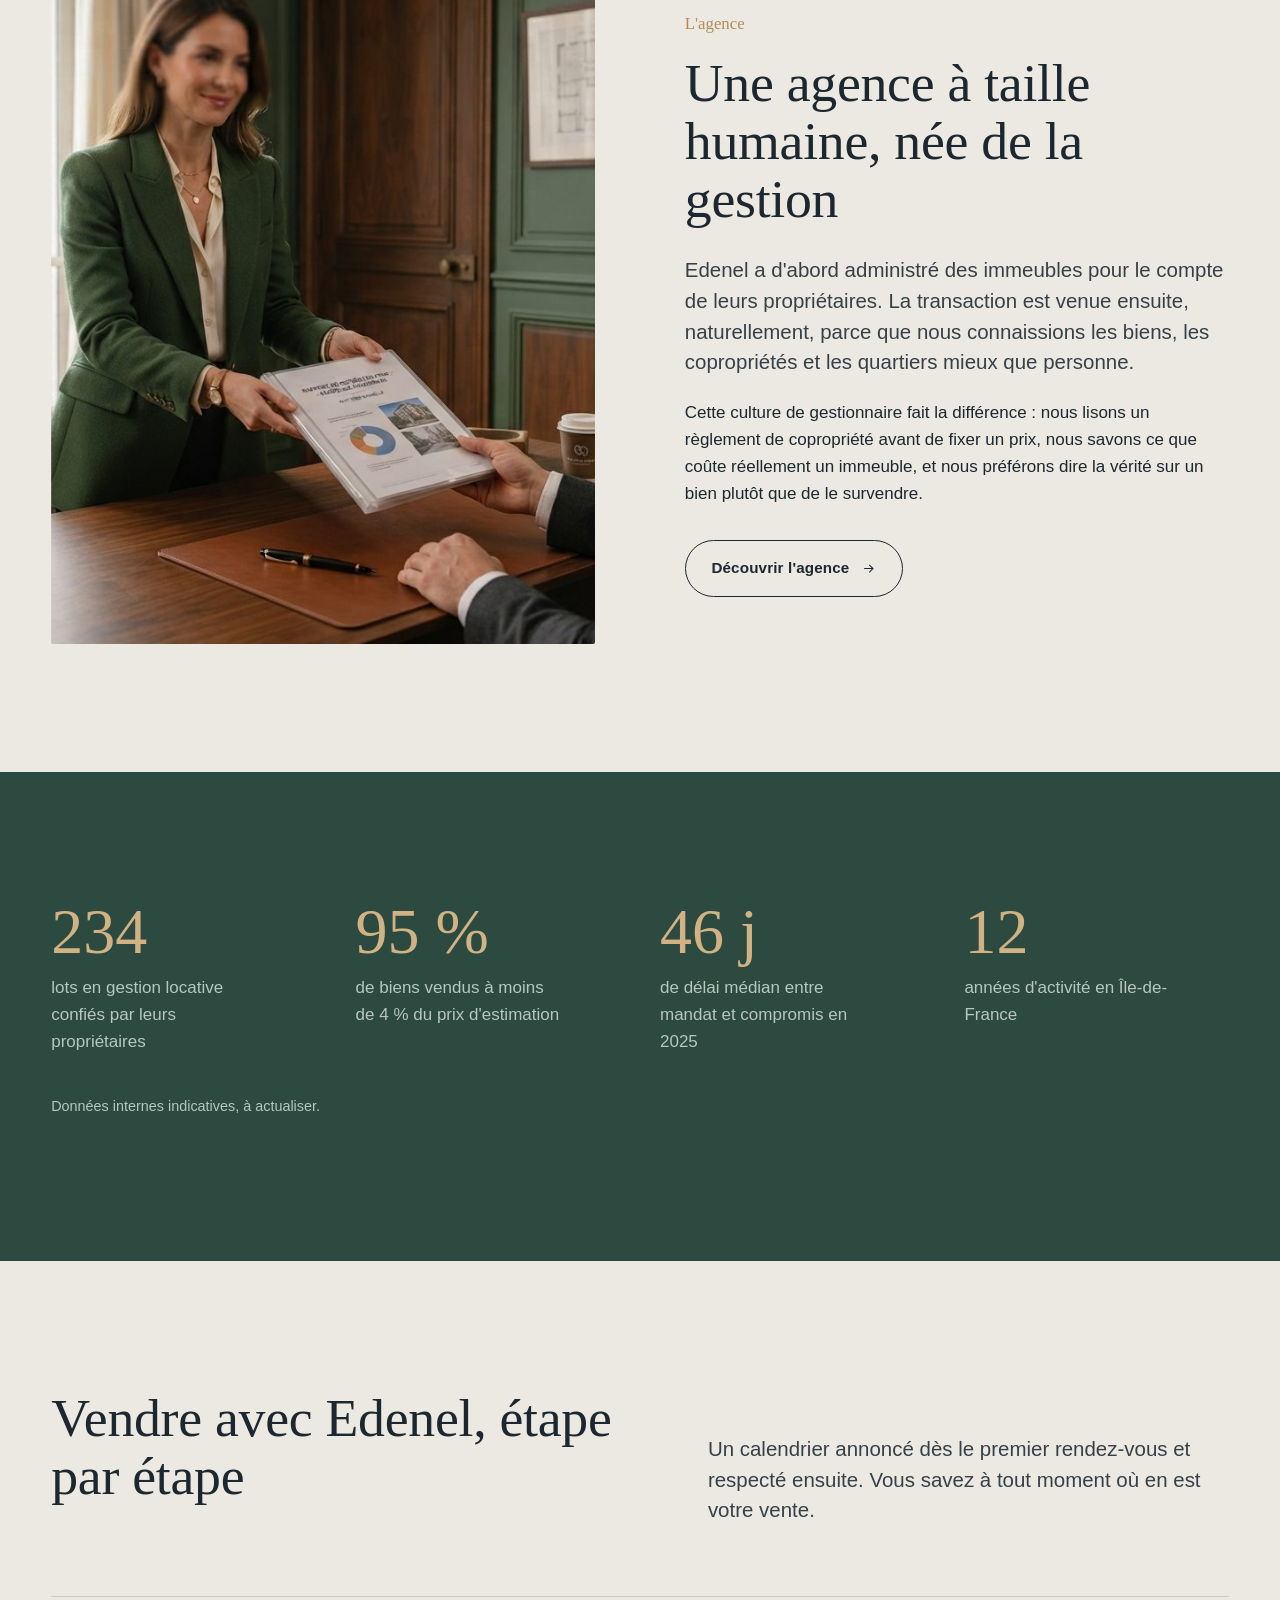
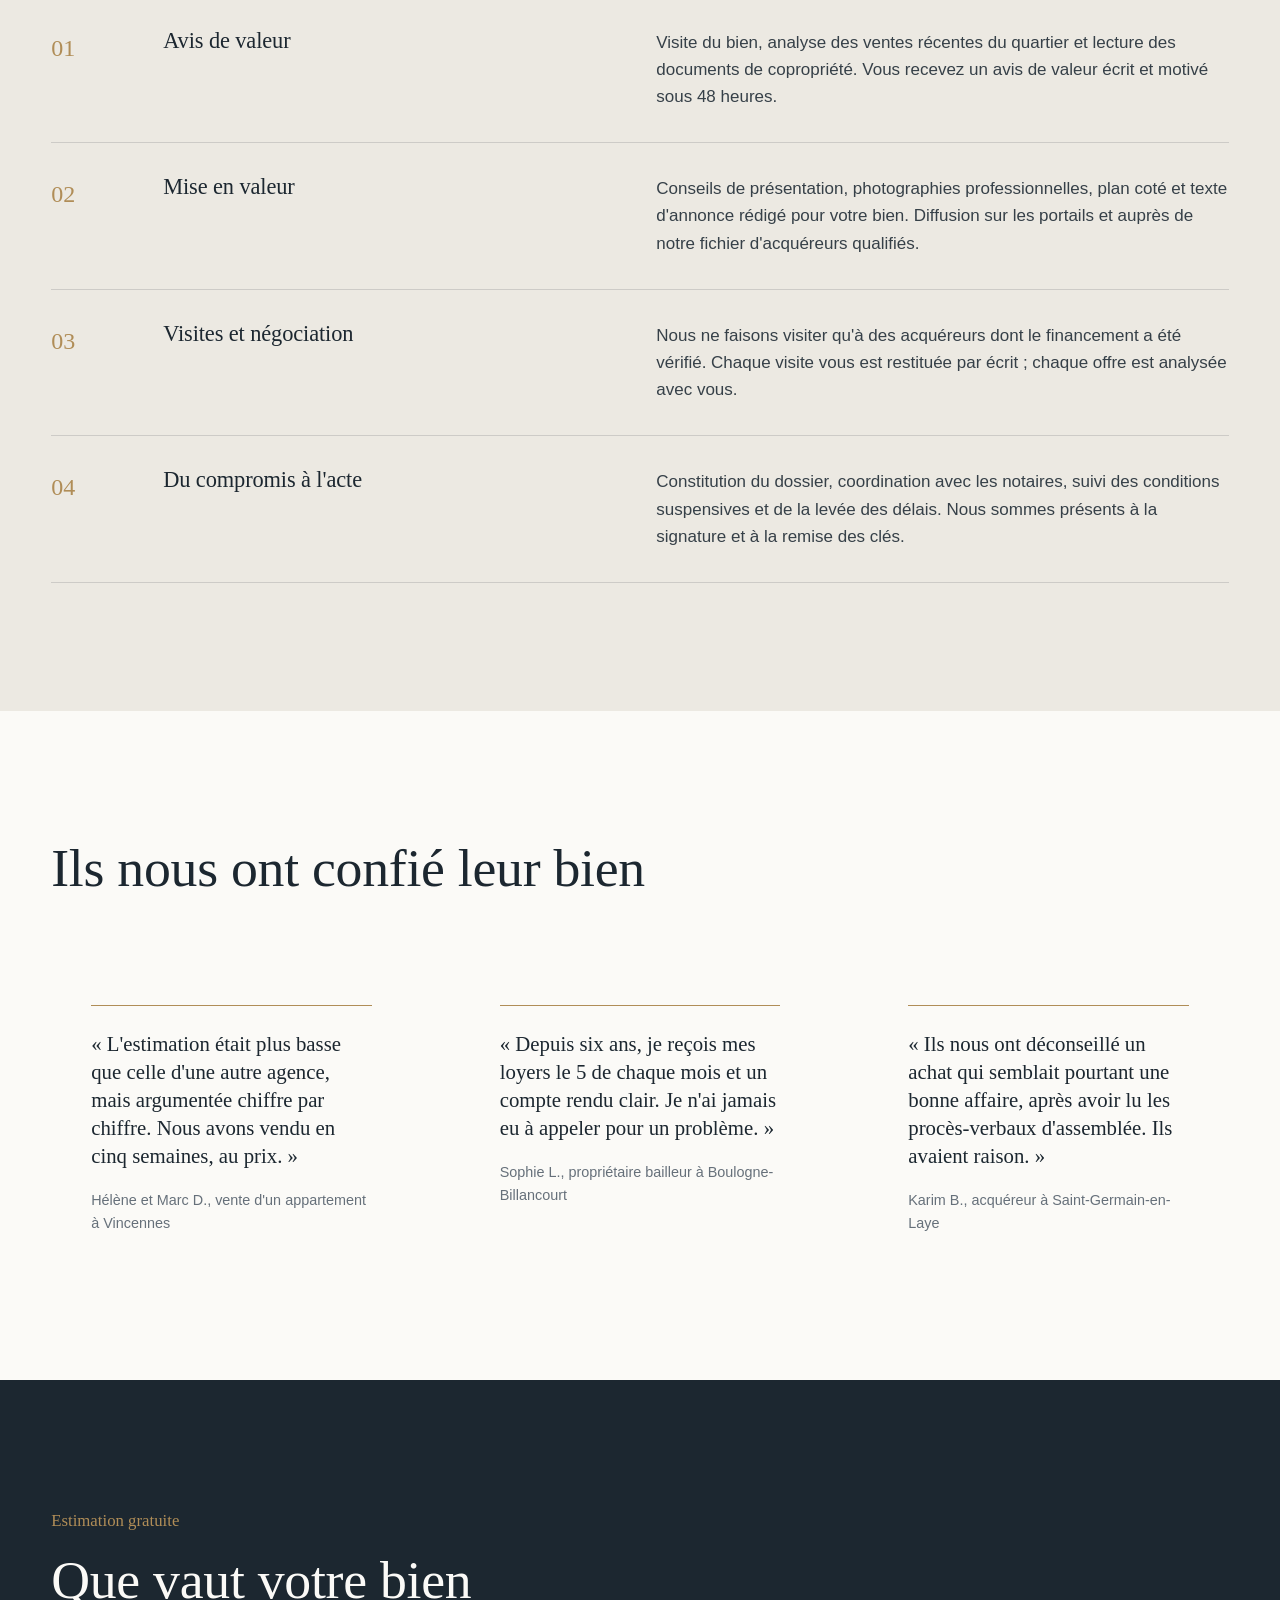
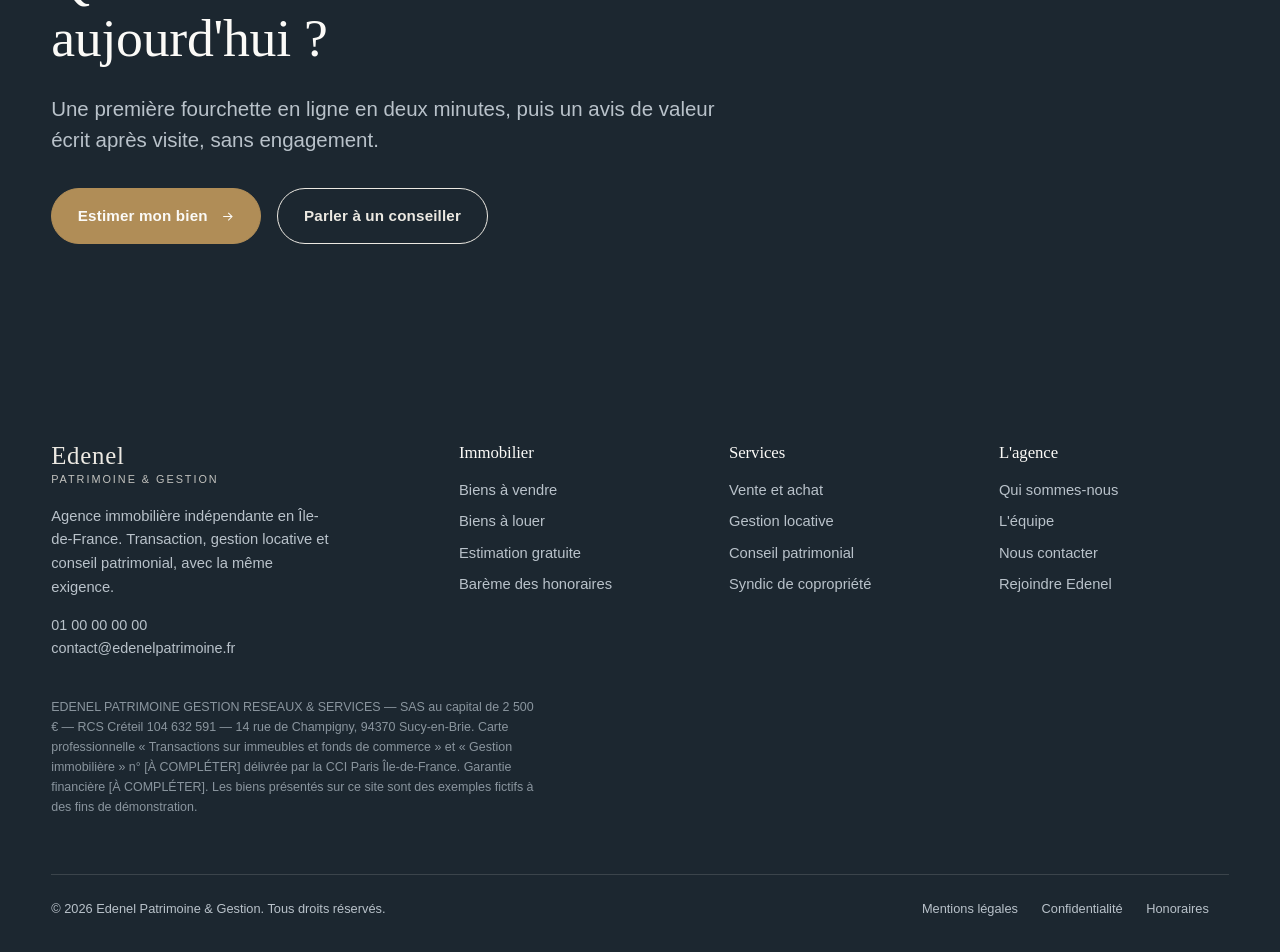
==== commit c8e573ff: "Slideshow hero, header CTA, preloader, estimation reset, legal info" ====
--- a/index.html
+++ b/index.html
@@ -40,7 +40,12 @@
   <a href="a-propos.html">L'agence</a>
   <a href="estimation.html">Estimer mon bien</a>
   <a href="contact.html">Contact</a>
-  <p class="mobile-nav__foot">Île-de-France · 01 00 00 00 00 · contact@edenel-patrimoine.fr</p>
+  <p class="mobile-nav__foot">Île-de-France · 01 00 00 00 00 · contact@edenelpatrimoine.fr</p>
+</div>
+<div class="preloader" aria-hidden="true">
+  <div>
+    <div class="preloader__brand">Edenel<span class="preloader__sub">Patrimoine &amp; Gestion</span><span class="preloader__line"></span></div>
+  </div>
 </div>
 <main id="main">
 
@@ -202,7 +207,7 @@
       <div>
         <a class="brand" href="index.html"><span class="brand__name">Edenel</span><span class="brand__sub">Patrimoine &amp; Gestion</span></a>
         <p style="margin-top:1.25rem;max-width:34ch">Agence immobilière indépendante en Île-de-France. Transaction, gestion locative et conseil patrimonial, avec la même exigence.</p>
-        <p class="small">01 00 00 00 00<br>contact@edenel-patrimoine.fr</p>
+        <p class="small">01 00 00 00 00<br>contact@edenelpatrimoine.fr</p>
       </div>
       <div>
         <h4>Immobilier</h4>
@@ -232,7 +237,7 @@
         </ul>
       </div>
     </div>
-    <p class="footer__legal">Edenel Patrimoine &amp; Gestion — Carte professionnelle « Transactions sur immeubles et fonds de commerce » et « Gestion immobilière » n° [À COMPLÉTER] délivrée par la CCI Paris Île-de-France. Garantie financière [À COMPLÉTER]. Les biens présentés sur ce site sont des exemples fictifs à des fins de démonstration.</p>
+    <p class="footer__legal">EDENEL PATRIMOINE GESTION RESEAUX &amp; SERVICES — SAS au capital de 2 500 € — RCS Créteil 104 632 591 — 14 rue de Champigny, 94370 Sucy-en-Brie. Carte professionnelle « Transactions sur immeubles et fonds de commerce » et « Gestion immobilière » n° [À COMPLÉTER] délivrée par la CCI Paris Île-de-France. Garantie financière [À COMPLÉTER]. Les biens présentés sur ce site sont des exemples fictifs à des fins de démonstration.</p>
     <div class="footer__bottom">
       <div>© <span data-year>2026</span> Edenel Patrimoine &amp; Gestion. Tous droits réservés.</div>
       <div>
--- a/css/style.css
+++ b/css/style.css
@@ -41,6 +41,8 @@
   -webkit-font-smoothing: antialiased;
   overflow-x: hidden;
 }
+html { overflow-x: hidden; }
+@supports (overflow-x: clip) { html, body { overflow-x: clip; } }
 img { display: block; max-width: 100%; height: auto; }
 a { color: inherit; text-decoration: none; }
 button { font: inherit; color: inherit; background: none; border: 0; cursor: pointer; }
@@ -148,10 +150,11 @@
   background: currentColor; transform: scaleX(0); transform-origin: right;
   transition: transform .4s var(--ease-out);
 }
-.nav a:hover::after, .nav a[aria-current="page"]::after { transform: scaleX(1); transform-origin: left; }
+.nav a:hover::after { transform: scaleX(1); transform-origin: left; }
 .nav .btn { padding: .65rem 1.2rem; font-size: .85rem; }
-.header .btn { border-color: currentColor; }
-.header:not(.header--solid):not(.header--dark-page) .btn:hover { background: var(--pierre); color: var(--zinc); }
+.nav .btn::after { display: none; }
+.header .btn { background: var(--laiton); border-color: var(--laiton); color: var(--blanc); }
+.header .btn:hover { background: var(--laiton-2); border-color: var(--laiton-2); color: var(--zinc); }
 .burger { display: inline-flex; flex-direction: column; gap: 5px; padding: .5rem; }
 @media (min-width: 960px) { .nav { display: flex; } .burger { display: none; } }
 .burger span { width: 26px; height: 1.5px; background: currentColor; transition: transform .4s var(--ease-out), opacity .3s; }
@@ -174,6 +177,19 @@
 .mobile-nav__foot { margin-top: 2rem; font-size: .9rem; color: #b9c2ca; }
 body.nav-open { overflow: hidden; }
 
+/* ---------- Préchargement (accueil) ---------- */
+.preloader {
+  position: fixed; inset: 0; z-index: 100; display: grid; place-items: center;
+  background: linear-gradient(160deg, #3a4a56, #1c2730); color: var(--pierre);
+  text-align: center; transition: opacity .9s var(--ease-in-out), visibility 0s .9s;
+}
+.preloader__brand { font-family: var(--font-display); font-size: clamp(2rem, 6vw, 3.6rem); letter-spacing: .04em; line-height: 1.1; opacity: 0; transform: translateY(10px); animation: fadeup 1s var(--ease-out) .15s forwards; }
+.preloader__sub { display: block; font-family: var(--font-body); font-size: clamp(.7rem, 1.6vw, .85rem); letter-spacing: .28em; text-transform: uppercase; color: var(--laiton-2); margin-top: .9rem; opacity: 0; animation: fadeup 1s var(--ease-out) .45s forwards; }
+.preloader__line { display: block; width: 0; height: 1px; background: var(--laiton-2); margin: 1.4rem auto 0; animation: growline 1.2s var(--ease-in-out) .6s forwards; }
+@keyframes growline { to { width: 72px } }
+.is-loaded .preloader { opacity: 0; visibility: hidden; pointer-events: none; }
+html:has(.preloader):not(.is-loaded) { overflow: hidden; }
+
 /* ---------- Hero (accueil) ---------- */
 .hero {
   position: relative; min-height: 100svh; display: grid; align-items: end;
@@ -205,6 +221,7 @@
 .hero .rise > span { display: block; transform: translateY(110%); }
 .hero .fade { opacity: 0; transform: translateY(12px); }
 .is-loaded .hero__media { animation: curtain 1.4s var(--ease-in-out) forwards; }
+.is-loaded .preloader ~ main .hero__media { animation-delay: .2s; }
 .is-loaded .hero__media img { animation: settle 2.2s var(--ease-out) .2s forwards; }
 .is-loaded .hero .rise > span { animation: riseup 1.1s var(--ease-out) forwards; }
 .is-loaded .hero .rise:nth-child(2) > span { animation-delay: .1s }
@@ -220,6 +237,20 @@
 /* ---------- Bandeau de page (pages intérieures) ---------- */
 .page-hero { padding-top: clamp(8rem, 16vw, 12rem); padding-bottom: clamp(3rem, 6vw, 5rem); }
 .page-hero h1 { max-width: 16ch; }
+.page-hero--slides { position: relative; overflow: hidden; isolation: isolate; }
+.page-hero__slides { position: absolute; inset: 0; z-index: -1; background: var(--pierre-2); }
+.page-hero__slides img {
+  position: absolute; inset: 0; width: 100%; height: 100%; object-fit: cover;
+  opacity: 0; transform: scale(1.06); filter: blur(2px);
+  transition: opacity 1.6s var(--ease-in-out), transform 7s linear;
+}
+.page-hero__slides img.is-active { opacity: 1; transform: scale(1); }
+.page-hero__slides::after {
+  content: ""; position: absolute; inset: 0;
+  background: linear-gradient(180deg, rgba(236,233,226,.82) 0%, rgba(236,233,226,.68) 55%, var(--pierre) 100%);
+  backdrop-filter: blur(6px); -webkit-backdrop-filter: blur(6px);
+}
+@media (prefers-reduced-motion: reduce) { .page-hero__slides img { transition: opacity .6s; transform: none; } }
 .page-hero .lead { margin-top: 1rem; }
 .page-hero--image { position: relative; color: var(--pierre); min-height: 62vh; display: grid; align-items: end; isolation: isolate; }
 .page-hero--image h1 { color: var(--blanc); }
@@ -432,7 +463,9 @@
 .table { width: 100%; border-collapse: collapse; font-size: .95rem; }
 .table th, .table td { text-align: left; padding: 1rem .5rem; border-bottom: 1px solid rgba(28,39,48,.15); vertical-align: top; }
 .table th { font-family: var(--font-display); font-weight: 400; font-size: 1.05rem; }
-.table td:last-child, .table th:last-child { text-align: right; white-space: nowrap; }
+.table td:last-child, .table th:last-child { text-align: right; }
+@media (min-width: 600px) { .table td:last-child, .table th:last-child { white-space: nowrap; } }
+.table-wrap { overflow-x: auto; -webkit-overflow-scrolling: touch; }
 
 /* ---------- Pages légales ---------- */
 .legal h2 { font-size: 1.6rem; margin-top: 2.5rem; }
